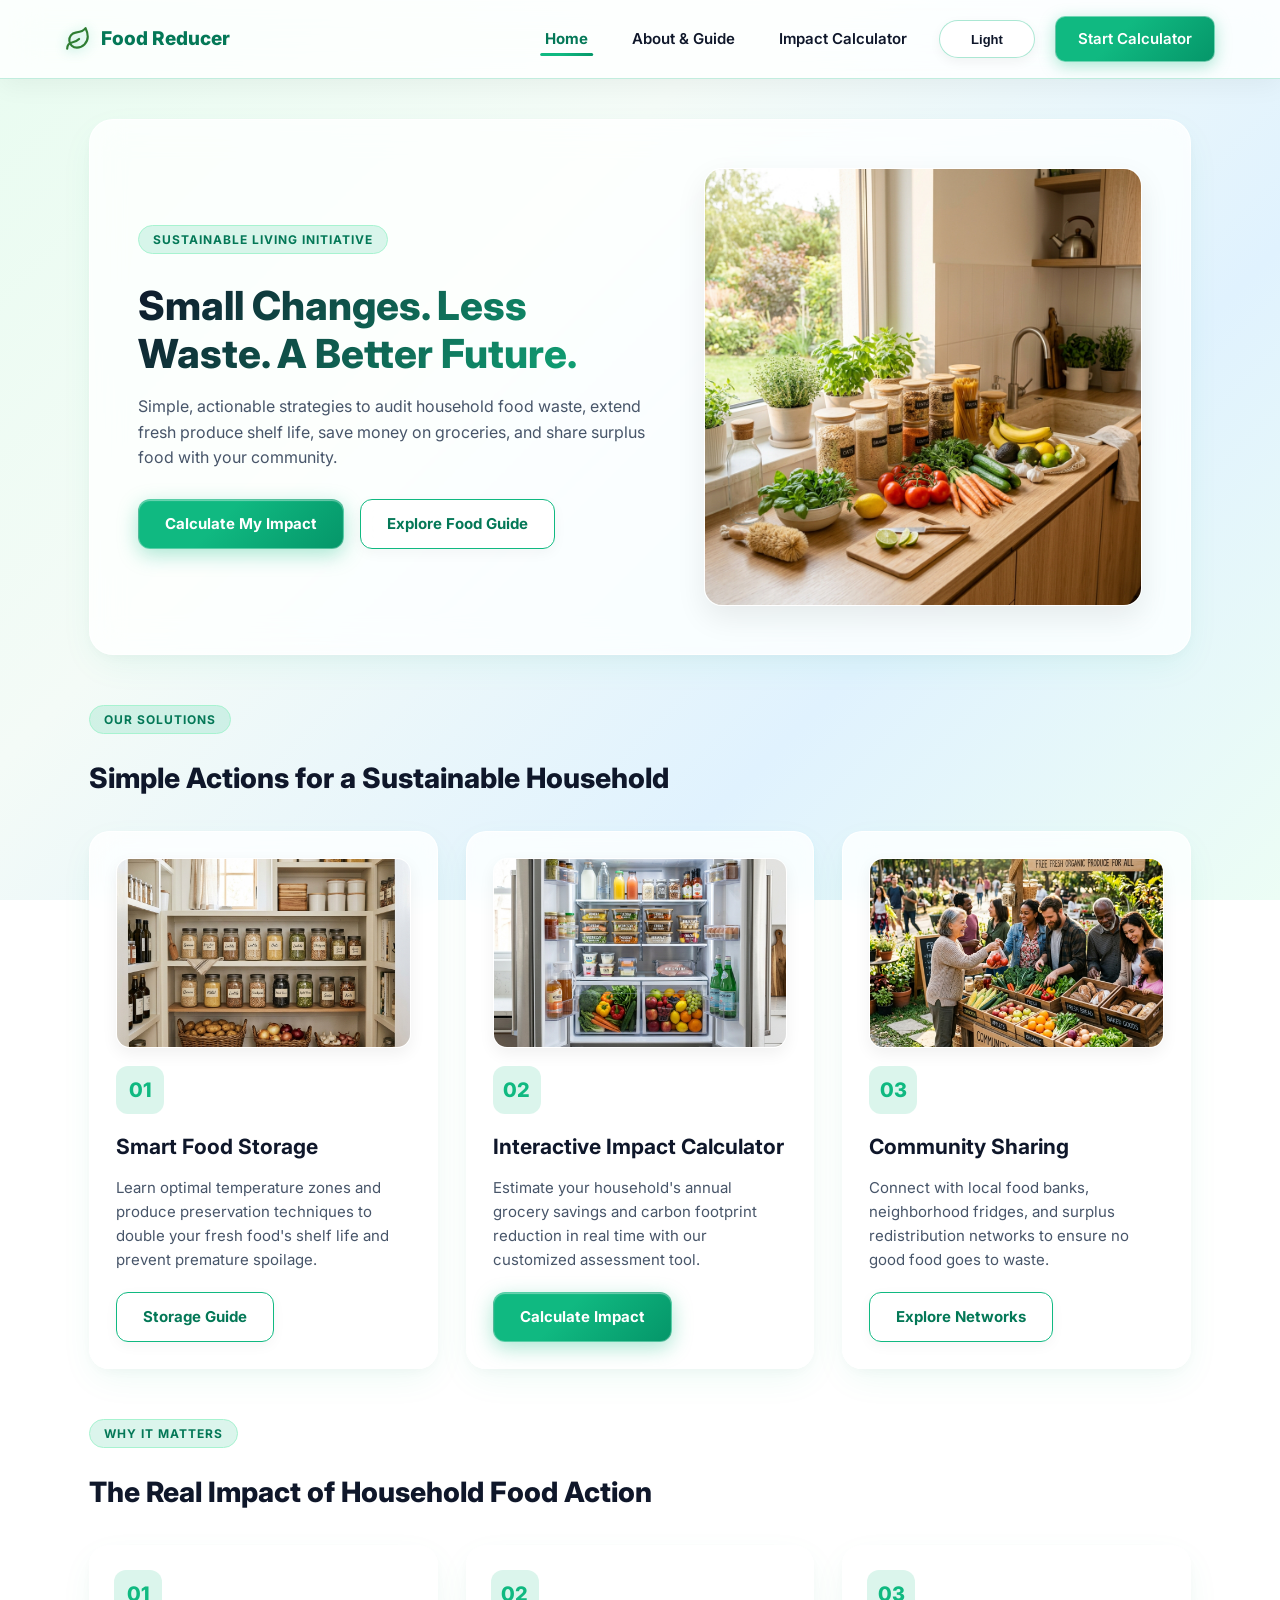
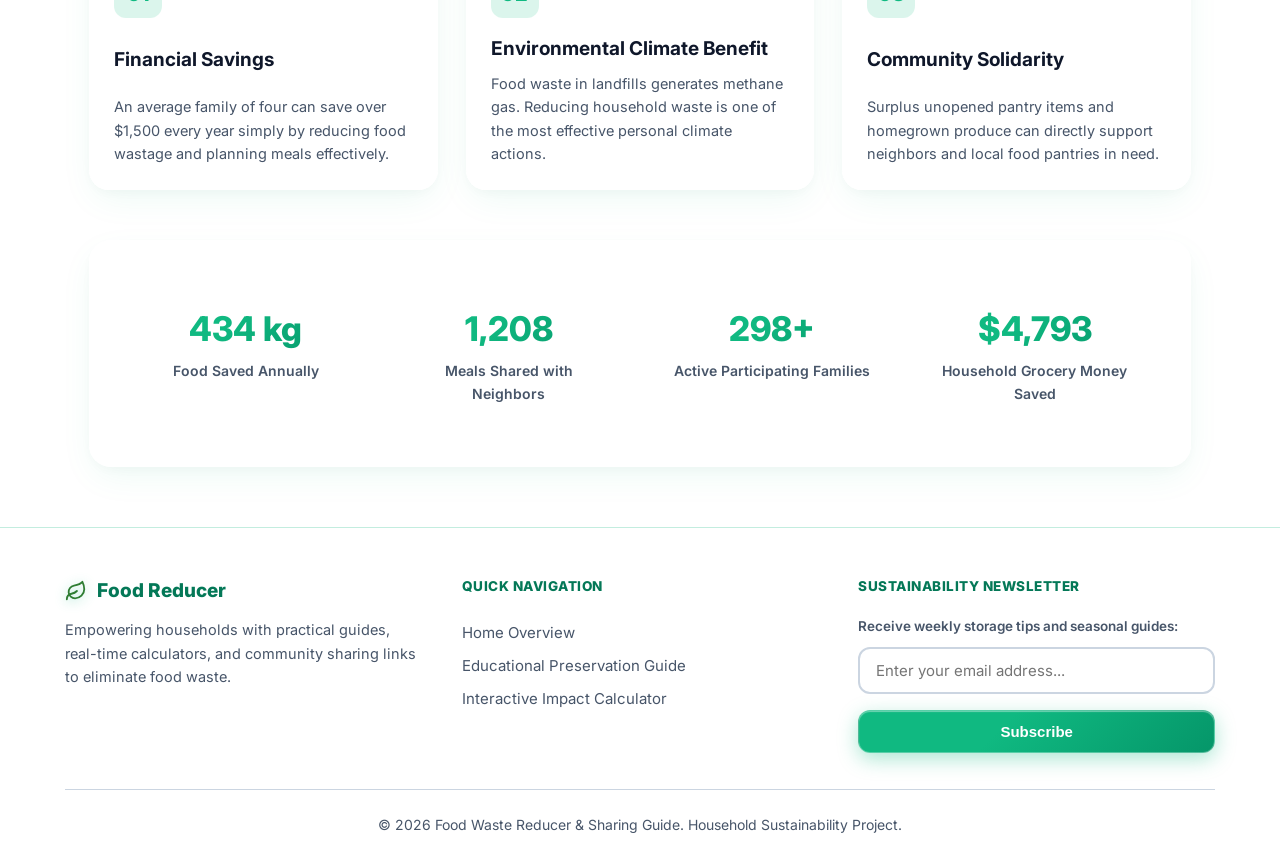
==== index.html @ e672f82e "Initial commit" ====
<!DOCTYPE html>
<html lang="en">

<head>
  <meta charset="UTF-8">
  <meta name="viewport" content="width=device-width, initial-scale=1.0">
  <title>Food Waste Reducer &amp; Sharing Guide — Sustainable Living Initiative</title>
  <meta name="description" content="Empowering households to reduce food waste, extend grocery shelf life, save money, and share surplus food with local communities.">
  <script>
    (function() {
      document.documentElement.classList.add('preload');
      var storedTheme = localStorage.getItem('theme');
      var systemPrefersDark = window.matchMedia('(prefers-color-scheme: dark)').matches;
      var currentTheme = storedTheme || (systemPrefersDark ? 'dark' : 'light');
      document.documentElement.setAttribute('data-theme', currentTheme);
    })();
  </script>
  <link rel="stylesheet" href="css/styles.css">
</head>

<body>

  <header class="site-header">
    <div class="header-inner">
      <a href="index.html" class="logo-box" id="site-logo">
        <img src="images/logo.svg" alt="Food Waste Reducer Logo" width="26" height="26">
        <span>Food Reducer</span>
      </a>

      <button class="hamburger-btn" id="hamburger-btn" aria-label="Toggle navigation menu" aria-expanded="false">
        Menu
      </button>

      <nav aria-label="Main Navigation">
        <ul class="nav-links" id="nav-links">
          <li><a href="index.html" class="active">Home</a></li>
          <li><a href="about.html">About &amp; Guide</a></li>
          <li><a href="quiz.html">Impact Calculator</a></li>
          <li>
            <button type="button" class="theme-toggle-btn" aria-label="Toggle Dark and Light Mode">
              <span class="theme-toggle-icon sun-icon">Light</span>
              <span class="theme-toggle-icon moon-icon">Dark</span>
            </button>
          </li>
          <li><a href="quiz.html" class="btn btn-primary header-cta">Start Calculator</a></li>
        </ul>
      </nav>
    </div>
  </header>

  <main>
    <!-- Hero Section -->
    <section class="hero-section">
      <div class="hero-content">
        <span class="section-tag">Sustainable Living Initiative</span>
        <h1>Small Changes. Less Waste. A Better Future.</h1>
        <p>Simple, actionable strategies to audit household food waste, extend fresh produce shelf life, save money on groceries, and share surplus food with your community.</p>

        <div class="hero-actions">
          <a href="quiz.html" class="btn btn-primary">Calculate My Impact</a>
          <a href="about.html" class="btn btn-secondary">Explore Food Guide</a>
        </div>
      </div>

      <div class="hero-image-col">
        <img src="images/hero-kitchen.png" alt="Zero Waste Kitchen and Fresh Produce Storage" class="hero-img glass-frame" width="500" height="340">
      </div>
    </section>

    <!-- Core Solutions / Features Section -->
    <section class="features-section">
      <span class="section-tag">Our Solutions</span>
      <h2>Simple Actions for a Sustainable Household</h2>

      <div class="card-grid">
        
        <article class="feature-card glass-card">
          <div class="card-image-wrap">
            <img src="images/pantry-storage.png" alt="Smart Food Storage Techniques" class="card-feature-img">
          </div>
          <header>
            <div class="icon-placeholder">01</div>
            <h3>Smart Food Storage</h3>
          </header>
          <p>Learn optimal temperature zones and produce preservation techniques to double your fresh food's shelf life and prevent premature spoilage.</p>
          <footer>
            <a href="about.html#storage" class="btn btn-secondary">Storage Guide</a>
          </footer>
        </article>

        <article class="feature-card glass-card">
          <div class="card-image-wrap">
            <img src="images/fridge-zones.png" alt="Interactive Food Waste Calculator" class="card-feature-img">
          </div>
          <header>
            <div class="icon-placeholder">02</div>
            <h3>Interactive Impact Calculator</h3>
          </header>
          <p>Estimate your household's annual grocery savings and carbon footprint reduction in real time with our customized assessment tool.</p>
          <footer>
            <a href="quiz.html" class="btn btn-primary">Calculate Impact</a>
          </footer>
        </article>

        <article class="feature-card glass-card">
          <div class="card-image-wrap">
            <img src="images/community-sharing.png" alt="Community Food Sharing Networks" class="card-feature-img">
          </div>
          <header>
            <div class="icon-placeholder">03</div>
            <h3>Community Sharing</h3>
          </header>
          <p>Connect with local food banks, neighborhood fridges, and surplus redistribution networks to ensure no good food goes to waste.</p>
          <footer>
            <a href="about.html#sharing" class="btn btn-secondary">Explore Networks</a>
          </footer>
        </article>

      </div>
    </section>

    <!-- Impact & Value Highlights Grid -->
    <section class="features-section" style="margin-top: 40px;">
      <span class="section-tag">Why It Matters</span>
      <h2>The Real Impact of Household Food Action</h2>
      
      <div class="card-grid">
        <article class="glass-card" style="padding: 24px;">
          <div class="icon-placeholder" style="background: rgba(16, 185, 129, 0.15); color: var(--primary);">01</div>
          <h3 style="font-size: 19px; margin-bottom: 8px;">Financial Savings</h3>
          <p style="font-size: 14.5px; color: var(--text-muted);">An average family of four can save over $1,500 every year simply by reducing food wastage and planning meals effectively.</p>
        </article>

        <article class="glass-card" style="padding: 24px;">
          <div class="icon-placeholder" style="background: rgba(16, 185, 129, 0.15); color: var(--primary);">02</div>
          <h3 style="font-size: 19px; margin-bottom: 8px;">Environmental Climate Benefit</h3>
          <p style="font-size: 14.5px; color: var(--text-muted);">Food waste in landfills generates methane gas. Reducing household waste is one of the most effective personal climate actions.</p>
        </article>

        <article class="glass-card" style="padding: 24px;">
          <div class="icon-placeholder" style="background: rgba(16, 185, 129, 0.15); color: var(--primary);">03</div>
          <h3 style="font-size: 19px; margin-bottom: 8px;">Community Solidarity</h3>
          <p style="font-size: 14.5px; color: var(--text-muted);">Surplus unopened pantry items and homegrown produce can directly support neighbors and local food pantries in need.</p>
        </article>
      </div>
    </section>

    <!-- Animated Metrics Bar -->
    <section class="metrics-bar glass-bar" aria-label="Project Statistics">
      <div class="metrics-grid">
        <article class="metric-item">
          <p class="metric-number" data-target="1240" data-suffix=" kg">0 kg</p>
          <p class="metric-label">Food Saved Annually</p>
        </article>
        <article class="metric-item">
          <p class="metric-number" data-target="3450">0</p>
          <p class="metric-label">Meals Shared with Neighbors</p>
        </article>
        <article class="metric-item">
          <p class="metric-number" data-target="850" data-suffix="+">0+</p>
          <p class="metric-label">Active Participating Families</p>
        </article>
        <article class="metric-item">
          <p class="metric-number" data-target="14200" data-prefix="$">$0</p>
          <p class="metric-label">Household Grocery Money Saved</p>
        </article>
      </div>
    </section>
  </main>

  <!-- Footer -->
  <footer class="site-footer">
    <div class="footer-grid">
      <section class="footer-brand">
        <a href="index.html" class="logo-box">
          <img src="images/logo.svg" alt="Food Waste Reducer Logo" width="22" height="22">
          <span>Food Reducer</span>
        </a>
        <p>Empowering households with practical guides, real-time calculators, and community sharing links to eliminate food waste.</p>
      </section>

      <section class="footer-links">
        <h4>Quick Navigation</h4>
        <ul>
          <li><a href="index.html">Home Overview</a></li>
          <li><a href="about.html">Educational Preservation Guide</a></li>
          <li><a href="quiz.html">Interactive Impact Calculator</a></li>
        </ul>
      </section>

      <section class="footer-newsletter">
        <h4>Sustainability Newsletter</h4>
        <form>
          <label for="newsletter-email">Receive weekly storage tips and seasonal guides:</label>
          <input type="email" id="newsletter-email" placeholder="Enter your email address..." class="select-control" required>
          <button type="submit" class="btn btn-primary" style="margin-top: 6px;">Subscribe</button>
        </form>
      </section>
    </div>

    <div class="footer-bottom">
      <p>&copy; 2026 Food Waste Reducer &amp; Sharing Guide. Household Sustainability Project.</p>
    </div>
  </footer>

  <script src="js/script.js"></script>
</body>

</html>
---- css/styles.css ----
@import url('https://fonts.googleapis.com/css2?family=Inter:wght@400;500;600;700;800&display=swap');

:root {
  --primary: #10b981;
  --primary-dark: #047857;
  --primary-light: #6ee7b7;
  --accent-gradient: linear-gradient(135deg, #10b981 0%, #10b981 40%, #059669 100%);
  --btn-gradient-hover: linear-gradient(135deg, #059669 0%, #047857 100%);
  --glass-gradient-hover: linear-gradient(135deg, rgba(16, 185, 129, 0.9) 0%, rgba(5, 150, 105, 0.95) 100%);
  
  --bg-gradient: linear-gradient(135deg, #e8fcf0 0%, #f4fbf7 35%, #e0f2fe 70%, #ecfdf5 100%);
  --header-bg: rgba(255, 255, 255, 0.85);
  --card-bg: rgba(255, 255, 255, 0.82);
  --card-border: 1px solid rgba(255, 255, 255, 0.9);
  --card-shadow: 0 12px 35px -5px rgba(16, 185, 129, 0.08), 0 4px 16px -2px rgba(0, 0, 0, 0.04);
  --card-hover-shadow: 0 22px 45px -10px rgba(16, 185, 129, 0.28), 0 8px 24px -4px rgba(0, 0, 0, 0.08);
  --text-main: #0f172a;
  --text-muted: #475569;
  --border-color: #cbd5e1;
  --border-glow: #a7f3d0;
  --input-bg: #ffffff;
  --toast-bg: rgba(15, 23, 42, 0.92);
  --toast-text: #ffffff;
  --gauge-track: #e2e8f0;
}

[data-theme="dark"] {
  --primary: #10b981;
  --primary-dark: #34d399;
  --primary-light: #059669;
  --accent-gradient: linear-gradient(135deg, #059669 0%, #10b981 50%, #34d399 100%);
  --btn-gradient-hover: linear-gradient(135deg, #10b981 0%, #34d399 100%);
  --glass-gradient-hover: linear-gradient(135deg, rgba(16, 185, 129, 0.85) 0%, rgba(52, 211, 153, 0.9) 100%);

  --bg-gradient: linear-gradient(135deg, #060d13 0%, #0c1d2b 35%, #04241c 70%, #081621 100%);
  --header-bg: rgba(15, 23, 42, 0.88);
  --card-bg: rgba(15, 23, 42, 0.76);
  --card-border: 1px solid rgba(255, 255, 255, 0.12);
  --card-shadow: 0 14px 40px -5px rgba(0, 0, 0, 0.5), 0 4px 16px -2px rgba(16, 185, 129, 0.12);
  --card-hover-shadow: 0 24px 50px -10px rgba(16, 185, 129, 0.35), 0 8px 24px -4px rgba(0, 0, 0, 0.4);
  --text-main: #f8fafc;
  --text-muted: #94a3b8;
  --border-color: #334155;
  --border-glow: #059669;
  --input-bg: #1e293b;
  --toast-bg: rgba(255, 255, 255, 0.95);
  --toast-text: #0f172a;
  --gauge-track: #334155;
}

html.preload,
html.preload *,
html.preload *::before,
html.preload *::after {
  -webkit-transition: none !important;
  -moz-transition: none !important;
  -o-transition: none !important;
  transition: none !important;
}

* {
  box-sizing: border-box;
  margin: 0;
  padding: 0;
}

html {
  scroll-behavior: smooth;
}

body {
  font-family: 'Inter', system-ui, -apple-system, BlinkMacSystemFont, "Segoe UI", Roboto, sans-serif;
  background: var(--bg-gradient);
  background-attachment: fixed;
  color: var(--text-main);
  line-height: 1.6;
  min-height: 100vh;
  transition: background 0.65s ease, color 0.65s ease;
}

/* Accessibility Focus States */
:focus-visible {
  outline: 3px solid var(--primary);
  outline-offset: 3px;
  border-radius: 6px;
}

/* Header & Navigation */
.site-header {
  position: sticky;
  top: 0;
  z-index: 1000;
  background: var(--header-bg);
  backdrop-filter: blur(18px) saturate(180%);
  -webkit-backdrop-filter: blur(18px) saturate(180%);
  border-bottom: 1px solid rgba(16, 185, 129, 0.25);
  padding: 16px 28px;
  box-shadow: 0 6px 25px rgba(0, 0, 0, 0.05);
  transition: background 0.5s ease, border-color 0.5s ease;
}

.header-inner {
  max-width: 1150px;
  margin: 0 auto;
  display: flex;
  align-items: center;
  justify-content: space-between;
}

.logo-box {
  display: flex;
  align-items: center;
  gap: 10px;
  font-weight: 800;
  font-size: 19px;
  color: var(--primary-dark);
  text-decoration: none;
  transition: transform 0.3s ease;
}

.logo-box:hover {
  transform: scale(1.03);
}

.logo-box img {
  filter: drop-shadow(0 2px 6px rgba(16, 185, 129, 0.4));
}

.hamburger-btn {
  display: none;
  background: var(--card-bg);
  border: 1.5px solid var(--primary);
  color: var(--primary-dark);
  padding: 8px 16px;
  font-size: 14px;
  font-weight: 700;
  border-radius: 8px;
  cursor: pointer;
  backdrop-filter: blur(10px);
  -webkit-backdrop-filter: blur(10px);
  transition: all 0.35s ease;
}

.hamburger-btn:hover {
  background: var(--accent-gradient);
  color: #ffffff;
  transform: translateY(-2px);
  box-shadow: 0 6px 18px rgba(16, 185, 129, 0.4);
}

.nav-links {
  display: flex;
  list-style: none;
  gap: 20px;
  align-items: center;
}

.nav-links a {
  position: relative;
  text-decoration: none;
  color: var(--text-main);
  font-size: 15px;
  font-weight: 600;
  padding: 8px 12px;
  transition: color 0.3s ease;
}

.nav-links a::after {
  content: '';
  position: absolute;
  bottom: 0;
  left: 50%;
  width: 0;
  height: 3px;
  background: var(--accent-gradient);
  border-radius: 3px;
  transition: all 0.3s cubic-bezier(0.4, 0, 0.2, 1);
  transform: translateX(-50%);
}

.nav-links a:hover {
  color: var(--primary);
}

.nav-links a:hover::after,
.nav-links a.active::after {
  width: 80%;
}

.nav-links a.active {
  color: var(--primary-dark);
  font-weight: 700;
}

/* Theme Toggle Button */
.theme-toggle-btn {
  position: relative;
  background: rgba(255, 255, 255, 0.65);
  border: 1px solid rgba(16, 185, 129, 0.35);
  backdrop-filter: blur(12px);
  -webkit-backdrop-filter: blur(12px);
  color: var(--text-main);
  padding: 8px 16px;
  border-radius: 20px;
  font-size: 13px;
  font-weight: 700;
  cursor: pointer;
  display: inline-flex;
  align-items: center;
  justify-content: center;
  min-width: 96px;
  height: 38px;
  overflow: hidden;
  box-shadow: 0 4px 12px rgba(0, 0, 0, 0.05);
  transition: all 0.3s ease;
}

[data-theme="dark"] .theme-toggle-btn {
  background: rgba(15, 23, 42, 0.7);
  border: 1px solid rgba(255, 255, 255, 0.2);
  color: #f8fafc;
}

.theme-toggle-btn:hover {
  background: var(--accent-gradient) !important;
  color: #ffffff !important;
  border-color: transparent !important;
  transform: translateY(-2px) scale(1.03);
  box-shadow: 0 10px 25px -4px rgba(16, 185, 129, 0.5);
}

.theme-toggle-icon {
  display: inline-flex;
  align-items: center;
  gap: 6px;
  transition: transform 0.55s cubic-bezier(0.34, 1.56, 0.64, 1), opacity 0.45s ease;
  white-space: nowrap;
}

.sun-icon, .moon-icon {
  display: inline-flex !important;
}

[data-theme="light"] .sun-icon {
  opacity: 1;
  transform: rotate(0deg) scale(1);
  position: relative;
}

[data-theme="light"] .moon-icon {
  opacity: 0;
  transform: rotate(-120deg) scale(0.4);
  position: absolute;
  pointer-events: none;
}

[data-theme="dark"] .sun-icon {
  opacity: 0;
  transform: rotate(120deg) scale(0.4);
  position: absolute;
  pointer-events: none;
}

[data-theme="dark"] .moon-icon {
  opacity: 1;
  transform: rotate(0deg) scale(1);
  position: relative;
}

/* Button Component System */
.btn {
  position: relative;
  display: inline-flex;
  align-items: center;
  justify-content: center;
  gap: 8px;
  padding: 12px 26px;
  font-size: 15px;
  font-weight: 700;
  text-decoration: none;
  border-radius: 12px;
  cursor: pointer;
  border: 1px solid rgba(255, 255, 255, 0.4);
  outline: none;
  backdrop-filter: blur(14px) saturate(180%);
  -webkit-backdrop-filter: blur(14px) saturate(180%);
  transition: all 0.35s cubic-bezier(0.4, 0, 0.2, 1);
  overflow: hidden;
  box-shadow: 0 4px 15px rgba(0, 0, 0, 0.05);
}

.btn::before {
  content: '';
  position: absolute;
  top: 0;
  left: -100%;
  width: 100%;
  height: 100%;
  background: linear-gradient(90deg, transparent, rgba(255, 255, 255, 0.4), transparent);
  transition: left 0.6s ease;
}

.btn:hover::before {
  left: 100%;
}

.btn-primary {
  background: var(--accent-gradient);
  color: #ffffff;
  border: 1px solid rgba(255, 255, 255, 0.3);
  box-shadow: 0 6px 20px rgba(16, 185, 129, 0.35), inset 0 1px 1px rgba(255, 255, 255, 0.4);
}

.btn-primary:hover,
.header-cta:hover {
  background: var(--glass-gradient-hover) !important;
  color: #ffffff !important;
  transform: translateY(-3px) scale(1.02) !important;
  box-shadow: 0 14px 35px -5px rgba(16, 185, 129, 0.55), 0 0 20px rgba(16, 185, 129, 0.3) !important;
  border-color: rgba(255, 255, 255, 0.8) !important;
}

.btn-primary:active,
.header-cta:active {
  transform: translateY(-1px) scale(0.98) !important;
  box-shadow: 0 4px 12px rgba(16, 185, 129, 0.3) !important;
}

.btn-secondary {
  background: rgba(255, 255, 255, 0.7);
  color: var(--primary-dark);
  border: 1.5px solid var(--primary);
  backdrop-filter: blur(12px);
  -webkit-backdrop-filter: blur(12px);
  box-shadow: 0 4px 14px rgba(0, 0, 0, 0.04);
}

[data-theme="dark"] .btn-secondary {
  background: rgba(15, 23, 42, 0.65);
  color: #34d399;
  border: 1.5px solid #059669;
}

.btn-secondary:hover {
  background: var(--accent-gradient) !important;
  color: #ffffff !important;
  border-color: rgba(255, 255, 255, 0.7) !important;
  transform: translateY(-3px) scale(1.02);
  box-shadow: 0 14px 35px -5px rgba(16, 185, 129, 0.45);
}

.btn-secondary:active {
  transform: translateY(-1px) scale(0.98);
}

.header-cta {
  background: var(--accent-gradient) !important;
  color: #ffffff !important;
  border-radius: 10px;
  padding: 10px 22px !important;
  box-shadow: 0 4px 16px rgba(16, 185, 129, 0.35);
  border: 1px solid rgba(255, 255, 255, 0.4) !important;
  transition: all 0.35s cubic-bezier(0.4, 0, 0.2, 1) !important;
}

/* Layout Container */
main {
  max-width: 1150px;
  margin: 40px auto;
  padding: 0 24px;
}

/* Section Tag / Badge */
.section-tag {
  display: inline-flex;
  align-items: center;
  gap: 6px;
  background: rgba(16, 185, 129, 0.15);
  color: var(--primary-dark);
  border: 1px solid var(--border-glow);
  font-size: 12px;
  font-weight: 700;
  text-transform: uppercase;
  letter-spacing: 1px;
  padding: 4px 14px;
  border-radius: 20px;
  margin-bottom: 12px;
}

/* Hero Section */
.hero-section {
  display: flex;
  gap: 40px;
  align-items: center;
  margin-bottom: 50px;
  background: var(--card-bg);
  backdrop-filter: blur(16px) saturate(180%);
  -webkit-backdrop-filter: blur(16px) saturate(180%);
  padding: 48px;
  border: var(--card-border);
  border-radius: 24px;
  box-shadow: var(--card-shadow);
  transition: all 0.4s ease;
}

.hero-section:hover {
  box-shadow: var(--card-hover-shadow);
  border-color: var(--border-glow);
}

.hero-content {
  flex: 1.2;
}

.hero-content h1 {
  font-size: 40px;
  font-weight: 800;
  line-height: 1.2;
  margin: 16px 0;
  background: linear-gradient(135deg, var(--text-main) 0%, var(--primary) 100%);
  -webkit-background-clip: text;
  background-clip: text;
  -webkit-text-fill-color: transparent;
}

.hero-content p {
  color: var(--text-muted);
  font-size: 16px;
  margin-bottom: 28px;
}

.hero-actions {
  display: flex;
  gap: 16px;
  flex-wrap: wrap;
}

.hero-image-col {
  flex: 1;
  display: flex;
  justify-content: center;
}

.glass-frame {
  max-width: 100%;
  height: auto;
  border-radius: 18px;
  border: var(--card-border);
  box-shadow: 0 12px 30px rgba(0, 0, 0, 0.08), inset 0 1px 2px rgba(255, 255, 255, 0.8);
  transition: transform 0.4s ease, box-shadow 0.4s ease;
}

.hero-image-col img:hover,
.glass-frame:hover {
  transform: translateY(-6px) scale(1.02);
  box-shadow: 0 20px 40px rgba(16, 185, 129, 0.3);
}

/* Features Section */
.features-section {
  margin-bottom: 50px;
}

.features-section h2 {
  font-size: 28px;
  font-weight: 800;
  margin: 10px 0 30px;
  color: var(--text-main);
}

.card-grid {
  display: grid;
  grid-template-columns: repeat(auto-fit, minmax(320px, 1fr));
  gap: 28px;
}

.feature-card, .storage-card, .glass-card {
  background: var(--card-bg);
  backdrop-filter: blur(14px) saturate(180%);
  -webkit-backdrop-filter: blur(14px) saturate(180%);
  border: var(--card-border);
  padding: 26px;
  border-radius: 20px;
  box-shadow: var(--card-shadow);
  display: flex;
  flex-direction: column;
  justify-content: space-between;
  transition: all 0.35s cubic-bezier(0.4, 0, 0.2, 1);
}

.feature-card:hover, .storage-card:hover, .glass-card:hover {
  transform: translateY(-8px);
  box-shadow: var(--card-hover-shadow);
  border-color: var(--border-glow);
}

.card-image-wrap {
  width: 100%;
  height: 190px;
  border-radius: 14px;
  overflow: hidden;
  margin-bottom: 18px;
  border: var(--card-border);
  box-shadow: 0 6px 16px rgba(0, 0, 0, 0.06);
}

.card-feature-img {
  width: 100%;
  height: 100%;
  object-fit: cover;
  transition: transform 0.4s ease;
}

.feature-card:hover .card-feature-img {
  transform: scale(1.08);
}

.feature-card h3 {
  font-size: 21px;
  font-weight: 700;
  margin-bottom: 12px;
  color: var(--text-main);
}

.feature-card p {
  color: var(--text-muted);
  font-size: 15px;
  margin-bottom: 20px;
}

.icon-placeholder {
  font-size: 20px;
  font-weight: 800;
  color: var(--primary);
  background: rgba(16, 185, 129, 0.15);
  width: 48px;
  height: 48px;
  display: flex;
  align-items: center;
  justify-content: center;
  border-radius: 12px;
  margin-bottom: 16px;
  transition: transform 0.3s ease, background 0.3s ease, color 0.3s ease;
}

.feature-card:hover .icon-placeholder {
  transform: scale(1.1) rotate(4deg);
  background: var(--primary);
  color: #ffffff;
}

/* Metrics Section */
.metrics-bar, .glass-bar {
  background: var(--card-bg);
  backdrop-filter: blur(16px);
  -webkit-backdrop-filter: blur(16px);
  border: var(--card-border);
  padding: 36px;
  border-radius: 22px;
  box-shadow: var(--card-shadow);
  margin-bottom: 50px;
  transition: all 0.3s ease;
}

.metrics-bar:hover {
  box-shadow: var(--card-hover-shadow);
}

.metrics-grid {
  display: grid;
  grid-template-columns: repeat(auto-fit, minmax(220px, 1fr));
  gap: 24px;
}

.metric-item {
  background: rgba(255, 255, 255, 0.55);
  backdrop-filter: blur(8px);
  padding: 24px 20px;
  border-radius: 16px;
  border: var(--card-border);
  text-align: center;
  transition: all 0.3s ease;
}

[data-theme="dark"] .metric-item {
  background: rgba(15, 23, 42, 0.55);
}

.metric-item:hover {
  transform: translateY(-5px);
  border-color: var(--primary);
  box-shadow: 0 10px 25px rgba(16, 185, 129, 0.2);
}

.metric-number {
  font-size: 34px;
  font-weight: 800;
  background: var(--accent-gradient);
  -webkit-background-clip: text;
  background-clip: text;
  -webkit-text-fill-color: transparent;
  margin-bottom: 4px;
}

.metric-label {
  font-size: 14px;
  font-weight: 600;
  color: var(--text-muted);
}

/* Content Layout & Educational Guide */
.content-layout {
  display: flex;
  gap: 36px;
}

.toc-sidebar, .glass-panel {
  width: 280px;
  flex-shrink: 0;
  background: var(--card-bg);
  backdrop-filter: blur(16px);
  -webkit-backdrop-filter: blur(16px);
  padding: 24px;
  border: var(--card-border);
  border-radius: 20px;
  box-shadow: var(--card-shadow);
  height: fit-content;
  position: sticky;
  top: 100px;
}

.toc-sidebar h3 {
  font-size: 18px;
  font-weight: 700;
  margin-bottom: 16px;
  color: var(--primary-dark);
}

.toc-list {
  list-style: none;
}

.toc-list li {
  margin-bottom: 10px;
}

.toc-list a {
  text-decoration: none;
  color: var(--text-muted);
  font-size: 14.5px;
  font-weight: 600;
  display: block;
  padding: 10px 14px;
  border-radius: 10px;
  transition: all 0.3s ease;
}

.toc-list a:hover, .toc-list a.active {
  background: rgba(16, 185, 129, 0.18);
  color: var(--primary-dark);
  font-weight: 700;
  transform: translateX(4px);
}

.toc-action {
  margin-top: 24px;
  padding-top: 18px;
  border-top: 1px solid var(--border-color);
}

.toc-action .btn {
  width: 100%;
}

.article-body, .glass-article {
  flex: 1;
  background: var(--card-bg);
  backdrop-filter: blur(16px);
  -webkit-backdrop-filter: blur(16px);
  padding: 42px;
  border: var(--card-border);
  border-radius: 24px;
  box-shadow: var(--card-shadow);
}

.article-body h1 {
  font-size: 34px;
  font-weight: 800;
  margin: 12px 0 16px;
  background: linear-gradient(135deg, var(--text-main) 0%, var(--primary) 100%);
  -webkit-background-clip: text;
  background-clip: text;
  -webkit-text-fill-color: transparent;
}

.article-meta {
  font-size: 14px;
  color: var(--text-muted);
  margin-bottom: 28px;
  padding-bottom: 16px;
  border-bottom: 1px solid var(--border-color);
  display: flex;
  flex-wrap: wrap;
  gap: 16px;
}

.article-figure {
  margin: 28px 0;
  text-align: center;
}

.article-figure img {
  max-width: 100%;
  height: auto;
  border-radius: 16px;
}

.article-figure figcaption {
  margin-top: 10px;
  font-size: 13.5px;
  color: var(--text-muted);
  font-style: italic;
}

.callout-box, .glass-callout {
  background: rgba(16, 185, 129, 0.12);
  border-left: 5px solid var(--primary);
  backdrop-filter: blur(10px);
  padding: 20px;
  margin: 28px 0;
  border-radius: 12px;
  box-shadow: 0 4px 15px rgba(16, 185, 129, 0.1);
  font-size: 16px;
}

/* Tabs System for Storage Guide */
.tab-navigation {
  display: flex;
  gap: 10px;
  margin: 20px 0;
  flex-wrap: wrap;
}

.tab-btn {
  background: var(--input-bg);
  border: 1.5px solid var(--border-color);
  color: var(--text-main);
  padding: 10px 18px;
  font-size: 14px;
  font-weight: 700;
  border-radius: 10px;
  cursor: pointer;
  transition: all 0.3s ease;
}

.tab-btn:hover {
  border-color: var(--primary);
  color: var(--primary);
}

.tab-btn.active {
  background: var(--accent-gradient);
  color: #ffffff;
  border-color: transparent;
  box-shadow: 0 4px 14px rgba(16, 185, 129, 0.35);
}

.tab-content-panel {
  display: none;
  animation: fadeIn 0.4s ease;
}

.tab-content-panel.active {
  display: block;
}

@keyframes fadeIn {
  from { opacity: 0; transform: translateY(6px); }
  to { opacity: 1; transform: translateY(0); }
}

/* Accordion Component */
.accordion-group {
  margin: 20px 0;
}

.accordion-item {
  background: var(--input-bg);
  border: 1.5px solid var(--border-color);
  border-radius: 14px;
  margin-bottom: 12px;
  overflow: hidden;
  transition: border-color 0.3s ease;
}

.accordion-item:hover {
  border-color: var(--primary);
}

.accordion-header {
  width: 100%;
  padding: 16px 20px;
  background: transparent;
  border: none;
  text-align: left;
  font-size: 16px;
  font-weight: 700;
  color: var(--text-main);
  cursor: pointer;
  display: flex;
  justify-content: space-between;
  align-items: center;
}

.accordion-icon {
  font-size: 18px;
  transition: transform 0.3s ease;
}

.accordion-item.active .accordion-icon {
  transform: rotate(180deg);
}

.accordion-body {
  max-height: 0;
  overflow: hidden;
  transition: max-height 0.4s cubic-bezier(0, 1, 0, 1), padding 0.3s ease;
  padding: 0 20px;
  color: var(--text-muted);
  font-size: 15px;
}

.accordion-item.active .accordion-body {
  max-height: 500px;
  padding: 0 20px 18px 20px;
  transition: max-height 0.4s ease-in-out;
}

/* Community Sharing Cards */
.sharing-grid {
  display: grid;
  grid-template-columns: repeat(auto-fit, minmax(240px, 1fr));
  gap: 20px;
  margin-top: 20px;
}

.sharing-card {
  background: var(--input-bg);
  border: 1.5px solid var(--border-color);
  border-radius: 14px;
  padding: 20px;
  transition: transform 0.3s ease, border-color 0.3s ease;
}

.sharing-card:hover {
  transform: translateY(-4px);
  border-color: var(--primary);
}

.sharing-card h4 {
  font-size: 17px;
  font-weight: 700;
  color: var(--primary-dark);
  margin-bottom: 8px;
}

/* Quiz / Impact Calculator System */
.quiz-stepper {
  max-width: 1150px;
  margin: 30px auto 20px;
  padding: 0 24px;
}

.stepper-header {
  display: flex;
  justify-content: space-between;
  font-size: 15px;
  font-weight: 700;
  margin-bottom: 10px;
}

.stepper-percentage {
  color: var(--primary);
}

.progress-bar-track {
  width: 100%;
  height: 10px;
  background-color: var(--border-color);
  border-radius: 6px;
  overflow: hidden;
}

.progress-bar-fill {
  width: 25%;
  height: 100%;
  background: var(--accent-gradient);
  border-radius: 6px;
  transition: width 0.5s ease;
}

.quiz-layout {
  display: grid;
  grid-template-columns: 1.1fr 1fr;
  gap: 36px;
}

.quiz-card {
  background: var(--card-bg);
  backdrop-filter: blur(16px);
  -webkit-backdrop-filter: blur(16px);
  padding: 38px;
  border: var(--card-border);
  border-radius: 24px;
  box-shadow: var(--card-shadow);
  transition: all 0.3s ease;
}

.quiz-card:hover {
  box-shadow: var(--card-hover-shadow);
}

.quiz-card h2, .quiz-card h3 {
  font-size: 24px;
  font-weight: 800;
  margin: 12px 0 16px;
}

.form-group {
  margin-bottom: 24px;
}

.form-group label, .form-group legend {
  font-weight: 700;
  font-size: 15px;
  margin-bottom: 12px;
  display: block;
}

.radio-group-grid {
  display: grid;
  grid-template-columns: repeat(auto-fit, minmax(140px, 1fr));
  gap: 12px;
}

.radio-card-option {
  position: relative;
  display: flex;
  flex-direction: column;
  align-items: center;
  justify-content: center;
  gap: 6px;
  padding: 14px 10px;
  background: var(--input-bg);
  border: 2px solid var(--border-color);
  border-radius: 14px;
  cursor: pointer;
  text-align: center;
  transition: all 0.3s ease;
}

.radio-card-option input[type="radio"] {
  position: absolute;
  opacity: 0;
  pointer-events: none;
}

.radio-card-option:hover {
  border-color: var(--primary);
  transform: translateY(-2px);
}

.radio-card-option.selected,
.radio-card-option input[type="radio"]:checked + .radio-card-content {
  border-color: var(--primary);
  background: rgba(16, 185, 129, 0.15);
}

.radio-card-option:has(input[type="radio"]:checked) {
  border-color: var(--primary);
  background: rgba(16, 185, 129, 0.15);
  box-shadow: 0 4px 14px rgba(16, 185, 129, 0.2);
}

.radio-icon {
  font-size: 24px;
}

.radio-label {
  font-size: 13.5px;
  font-weight: 700;
}

.radio-sublabel {
  font-size: 11.5px;
  color: var(--text-muted);
}

.radio-option-list {
  display: flex;
  flex-direction: column;
  gap: 10px;
}

.radio-option-list label {
  display: flex;
  align-items: center;
  gap: 12px;
  padding: 12px 16px;
  background: var(--input-bg);
  border: 2px solid var(--border-color);
  border-radius: 12px;
  cursor: pointer;
  margin-bottom: 0;
  transition: all 0.3s ease;
}

.radio-option-list label:hover {
  border-color: var(--primary);
  background: rgba(16, 185, 129, 0.08);
}

.radio-option-list label:has(input:checked) {
  border-color: var(--primary);
  background: rgba(16, 185, 129, 0.15);
}

.radio-option-list input[type="radio"] {
  accent-color: var(--primary);
  width: 18px;
  height: 18px;
}

.select-control {
  width: 100%;
  padding: 12px 16px;
  border: 2px solid var(--border-color);
  border-radius: 12px;
  font-size: 15px;
  font-family: inherit;
  background: var(--input-bg);
  color: var(--text-main);
  transition: all 0.3s ease;
}

.select-control:focus {
  outline: none;
  border-color: var(--primary);
  box-shadow: 0 0 0 4px rgba(16, 185, 129, 0.2);
}

.range-control {
  width: 100%;
  accent-color: var(--primary);
  height: 8px;
  border-radius: 4px;
  background: var(--border-color);
  outline: none;
  cursor: pointer;
}

.slider-value-badge {
  display: inline-block;
  margin-top: 8px;
  font-weight: 700;
  color: var(--primary-dark);
  font-size: 14.5px;
  background: rgba(16, 185, 129, 0.15);
  padding: 4px 12px;
  border-radius: 20px;
}

.form-actions {
  display: flex;
  gap: 14px;
  margin-top: 28px;
  flex-wrap: wrap;
}

.form-actions .btn {
  flex: 1;
}

/* Gauge Meter Visualization */
.gauge-container {
  position: relative;
  width: 180px;
  height: 180px;
  margin: 20px auto;
}

.gauge-svg {
  width: 100%;
  height: 100%;
  transform: rotate(-90deg);
}

.gauge-bg {
  fill: none;
  stroke: var(--gauge-track);
  stroke-width: 12;
}

.gauge-fill {
  fill: none;
  stroke: url(#gauge-gradient);
  stroke-width: 12;
  stroke-linecap: round;
  stroke-dasharray: 440;
  stroke-dashoffset: 220;
  transition: stroke-dashoffset 0.8s cubic-bezier(0.4, 0, 0.2, 1), stroke 0.5s ease;
}

.gauge-center-text {
  position: absolute;
  top: 50%;
  left: 50%;
  transform: translate(-50%, -50%);
  text-align: center;
}

.gauge-value {
  font-size: 32px;
  font-weight: 800;
  background: var(--accent-gradient);
  -webkit-background-clip: text;
  background-clip: text;
  -webkit-text-fill-color: transparent;
  line-height: 1.1;
}

.gauge-label {
  font-size: 12px;
  text-transform: uppercase;
  letter-spacing: 1px;
  font-weight: 800;
  color: var(--text-muted);
}

.recommendation-box {
  background: var(--input-bg);
  border-left: 5px solid var(--primary);
  padding: 20px;
  border-radius: 14px;
  box-shadow: 0 4px 15px rgba(0, 0, 0, 0.04);
  margin: 24px 0;
  transition: border-color 0.3s ease;
}

.recommendation-box h4 {
  font-size: 15px;
  font-weight: 700;
  color: var(--primary-dark);
  margin-bottom: 6px;
}

.calculator-actions {
  display: flex;
  gap: 12px;
  flex-wrap: wrap;
}

.calculator-actions .btn {
  flex: 1;
}

/* Toast Notifications */
.toast-container {
  position: fixed;
  bottom: 24px;
  right: 24px;
  z-index: 9999;
  display: flex;
  flex-direction: column;
  gap: 10px;
  pointer-events: none;
}

.toast {
  background: var(--toast-bg);
  color: var(--toast-text);
  padding: 14px 22px;
  border-radius: 14px;
  font-size: 14px;
  font-weight: 600;
  box-shadow: 0 10px 30px rgba(0, 0, 0, 0.2);
  display: flex;
  align-items: center;
  gap: 10px;
  pointer-events: auto;
  animation: toastSlideIn 0.35s cubic-bezier(0.34, 1.56, 0.64, 1), toastFadeOut 0.35s ease 3.6s forwards;
}

@keyframes toastSlideIn {
  from { opacity: 0; transform: translateY(20px) scale(0.9); }
  to { opacity: 1; transform: translateY(0) scale(1); }
}

@keyframes toastFadeOut {
  from { opacity: 1; transform: translateY(0); }
  to { opacity: 0; transform: translateY(10px); }
}

/* Footer Section */
.site-footer {
  background: var(--header-bg);
  backdrop-filter: blur(16px);
  -webkit-backdrop-filter: blur(16px);
  border-top: 1px solid rgba(16, 185, 129, 0.25);
  padding: 48px 24px 24px;
  margin-top: 60px;
}

.footer-grid {
  max-width: 1150px;
  margin: 0 auto 36px;
  display: grid;
  grid-template-columns: repeat(auto-fit, minmax(260px, 1fr));
  gap: 40px;
}

.footer-brand p {
  color: var(--text-muted);
  font-size: 14.5px;
  margin-top: 12px;
}

.footer-grid h4 {
  margin-bottom: 18px;
  text-transform: uppercase;
  font-size: 13.5px;
  font-weight: 800;
  color: var(--primary-dark);
  letter-spacing: 0.5px;
}

.footer-links ul {
  list-style: none;
}

.footer-links a {
  text-decoration: none;
  color: var(--text-muted);
  font-size: 15px;
  line-height: 2.2;
  transition: color 0.3s ease, padding-left 0.3s ease;
}

.footer-links a:hover {
  color: var(--primary);
  padding-left: 6px;
}

.footer-newsletter form {
  display: flex;
  flex-direction: column;
  gap: 10px;
}

.footer-newsletter label {
  font-size: 13.5px;
  color: var(--text-muted);
  font-weight: 600;
}

.footer-bottom {
  max-width: 1150px;
  margin: 0 auto;
  padding-top: 24px;
  border-top: 1px solid var(--border-color);
  text-align: center;
  font-size: 14px;
  color: var(--text-muted);
}

/* Mobile Responsive Adjustments */
@media (max-width: 868px) {
  .header-inner {
    flex-wrap: wrap;
  }

  .hamburger-btn {
    display: block;
  }

  .nav-links {
    display: none;
    width: 100%;
    flex-direction: column;
    margin-top: 16px;
    padding-top: 16px;
    border-top: 1px solid var(--border-color);
    align-items: stretch;
    gap: 12px;
  }

  .nav-links.active {
    display: flex;
  }

  .nav-links a {
    padding: 10px 14px;
    border-radius: 8px;
  }

  .hero-section {
    flex-direction: column;
    padding: 32px 24px;
    text-align: center;
  }

  .hero-actions {
    justify-content: center;
  }

  .content-layout, .quiz-layout {
    grid-template-columns: 1fr;
    flex-direction: column;
  }

  .toc-sidebar {
    display: none;
  }

  .mobile-toc-accordion {
    display: block;
    margin-bottom: 24px;
  }

  .article-body, .quiz-card {
    padding: 28px 20px;
  }
}

@media (max-width: 600px) {
  .hero-content h1 {
    font-size: 30px;
  }

  .radio-group-grid {
    grid-template-columns: 1fr 1fr;
  }

  .calculator-actions, .form-actions {
    flex-direction: column;
  }
}

@media (prefers-reduced-motion: reduce) {
  *, ::before, ::after {
    animation-duration: 0.01ms !important;
    animation-iteration-count: 1 !important;
    transition-duration: 0.01ms !important;
    scroll-behavior: auto !important;
  }
}
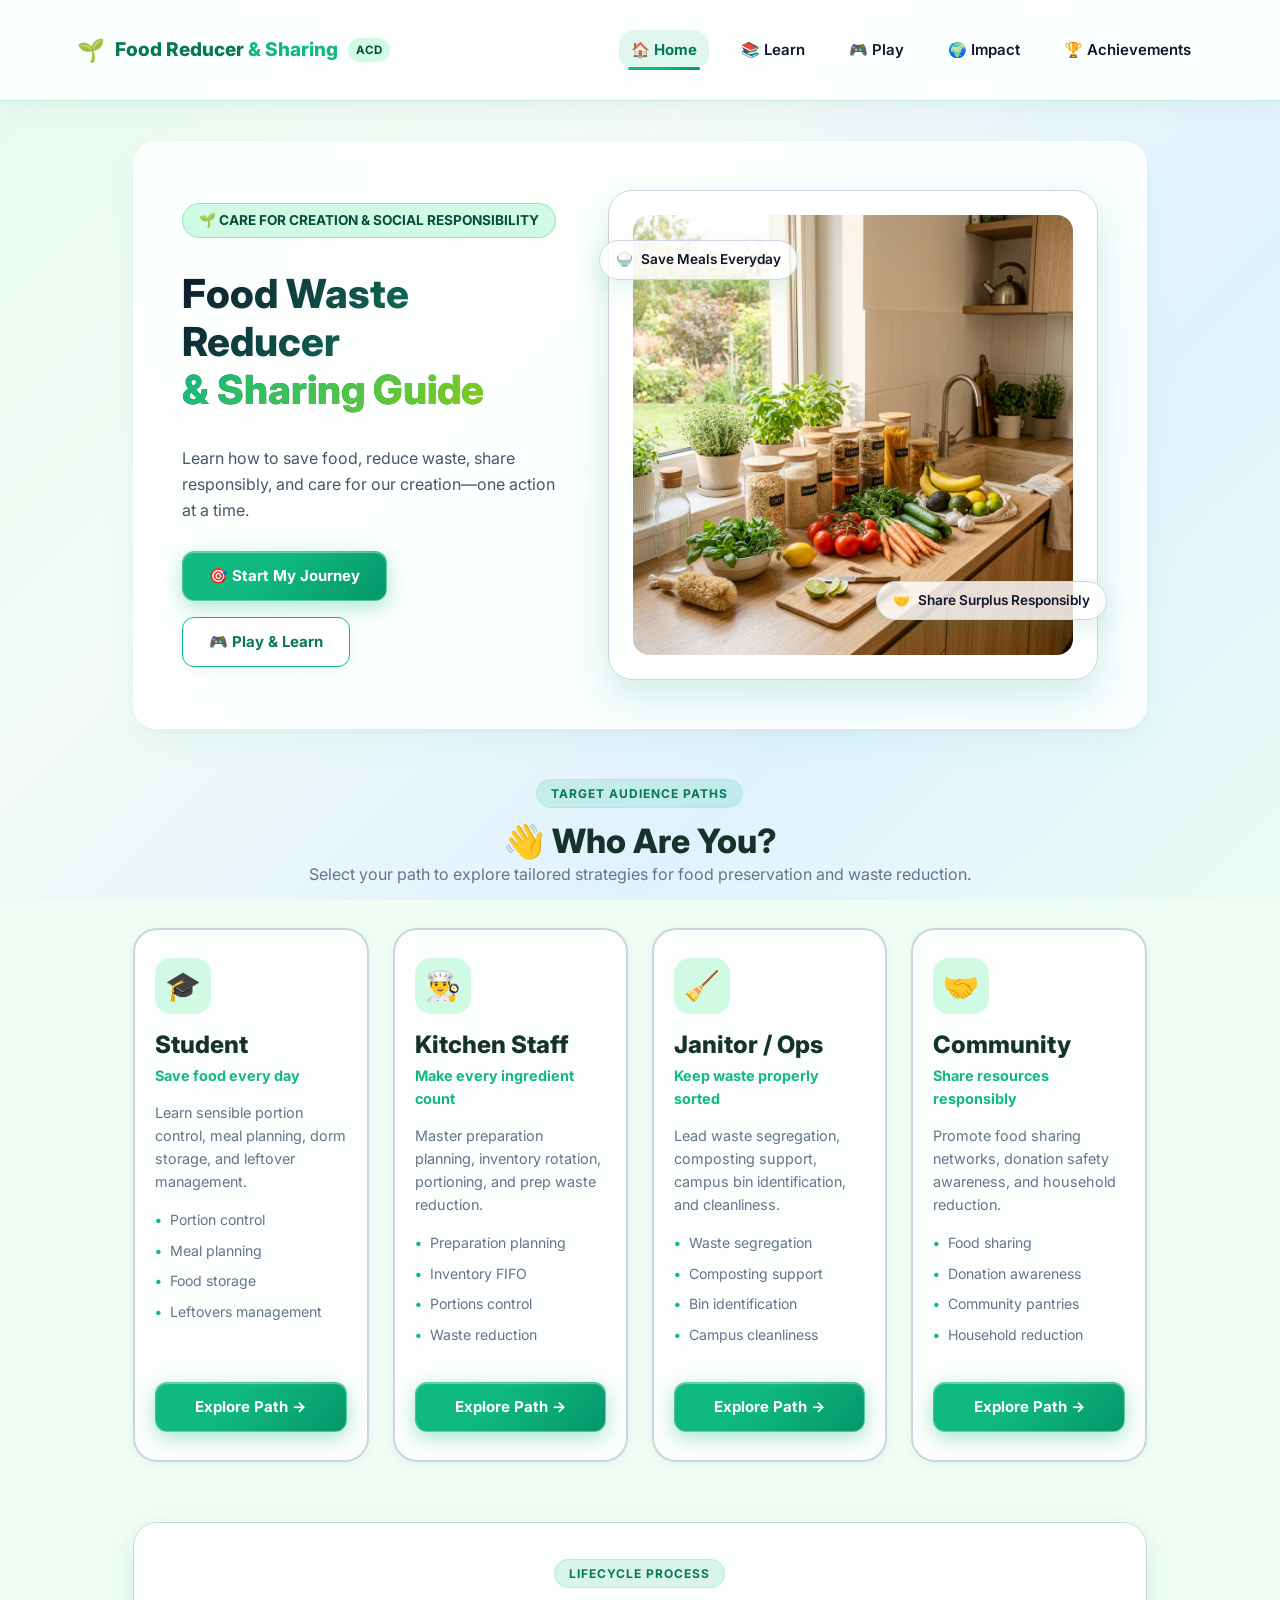
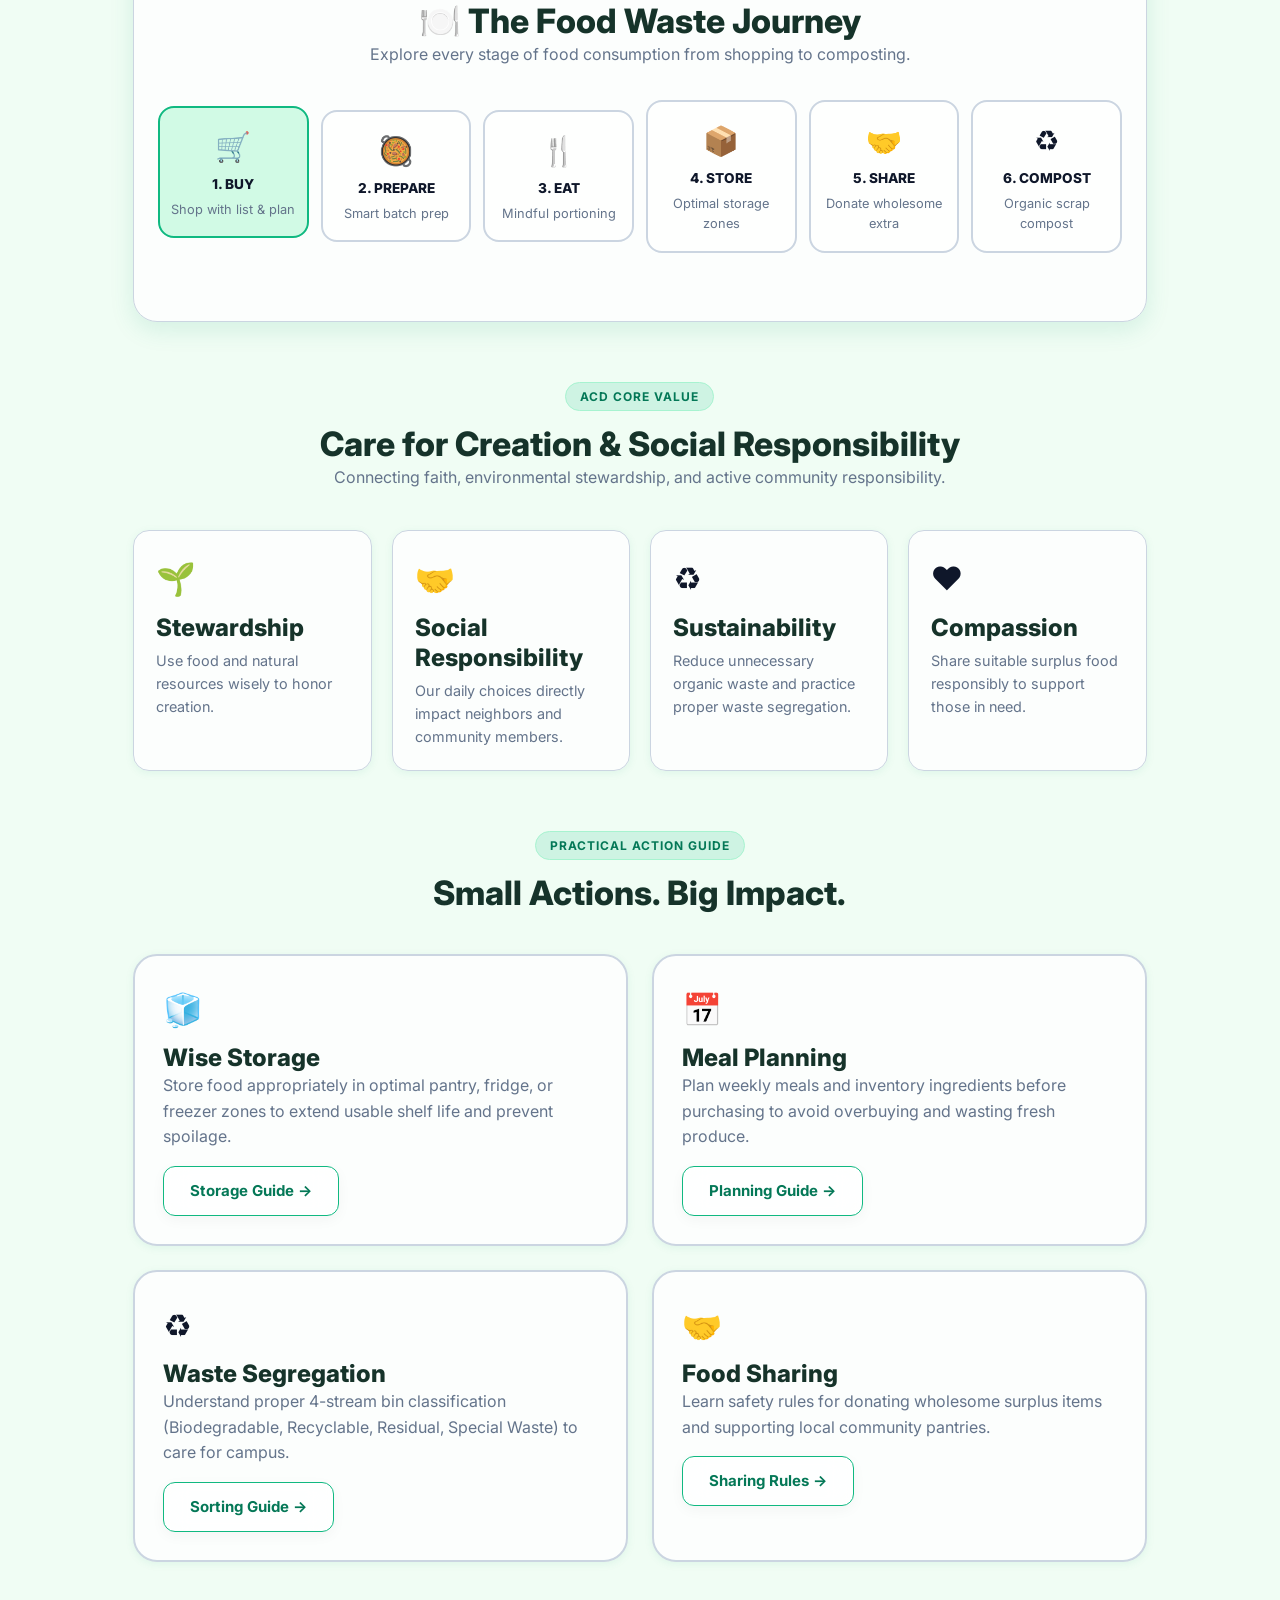
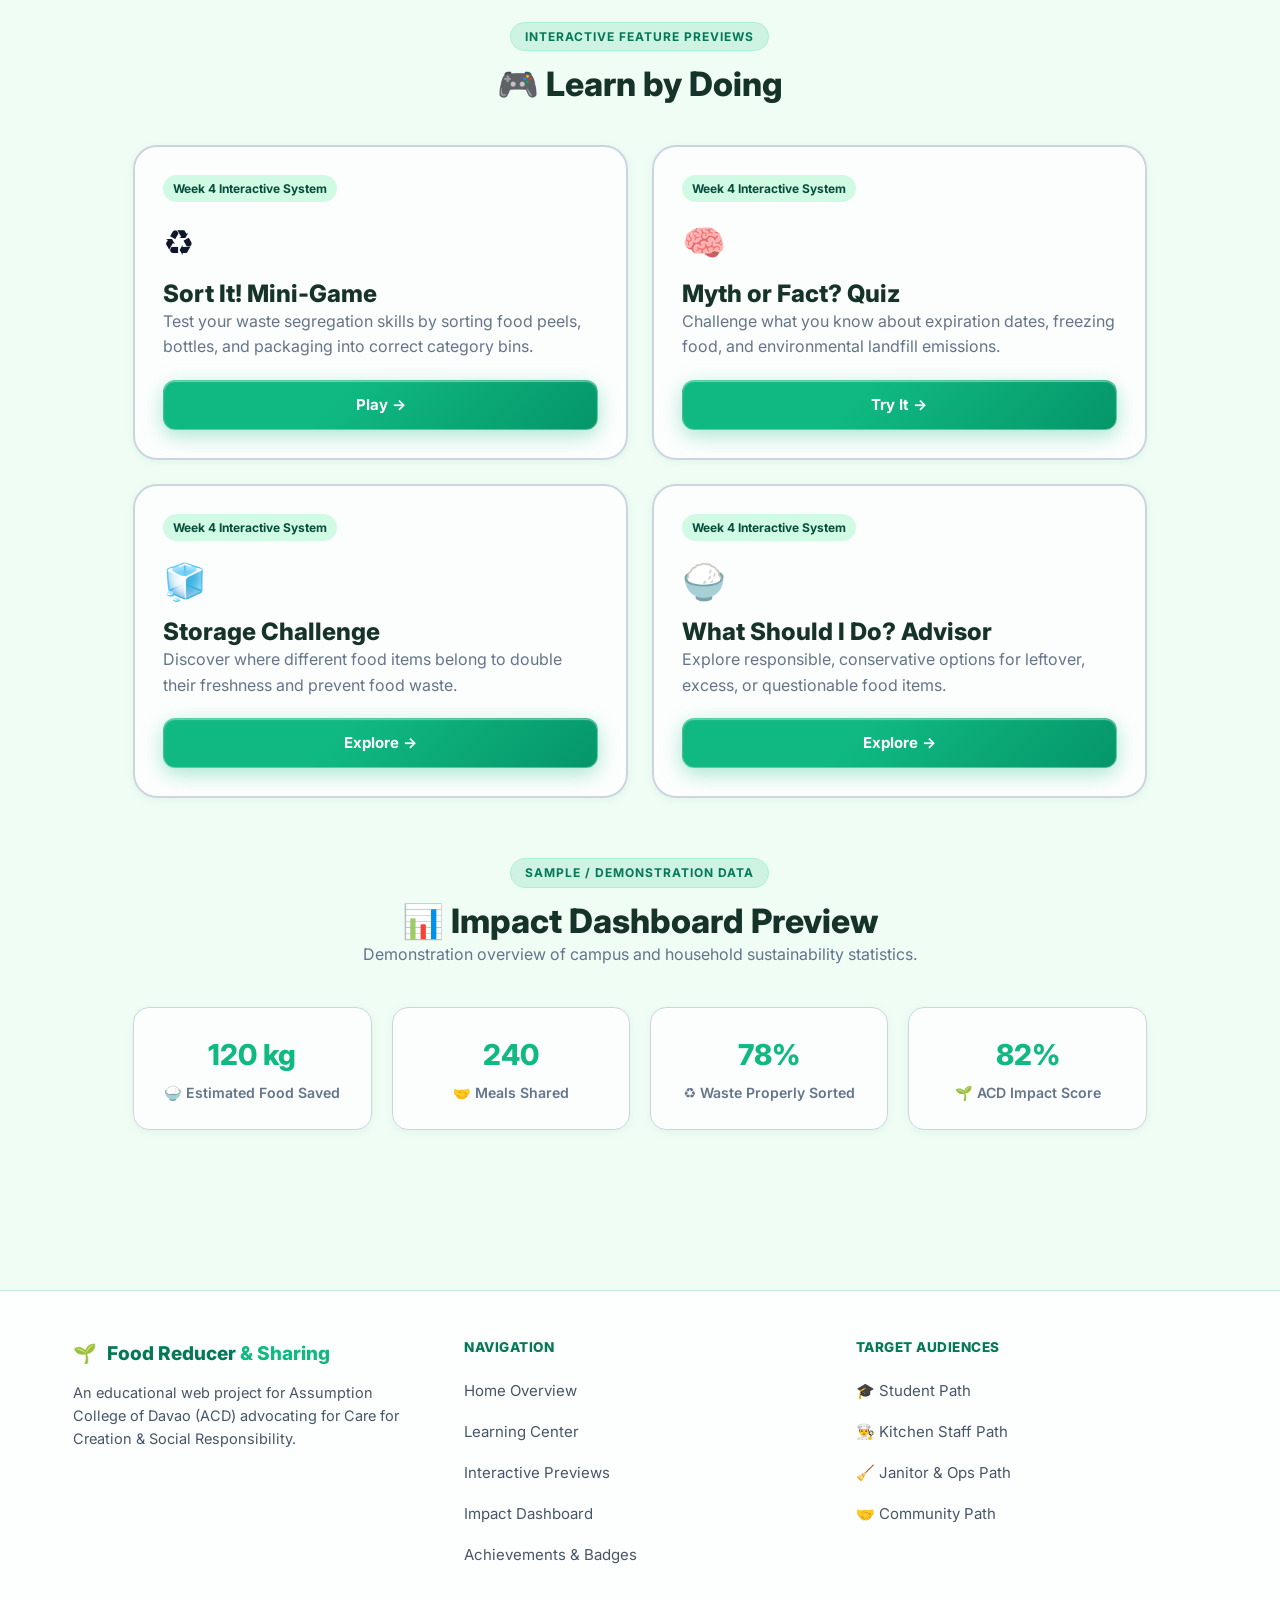
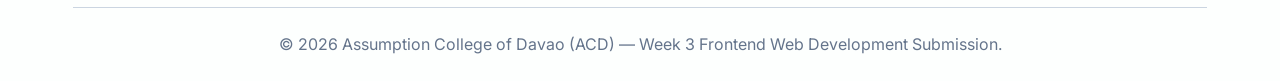
==== commit fa46b893: "Refine ACD Food Waste Reducer & Sharing Guide web project for Week 3 CSS submission" ====
--- a/index.html
+++ b/index.html
@@ -4,206 +4,417 @@
 <head>
   <meta charset="UTF-8">
   <meta name="viewport" content="width=device-width, initial-scale=1.0">
-  <title>Food Waste Reducer &amp; Sharing Guide — Sustainable Living Initiative</title>
-  <meta name="description" content="Empowering households to reduce food waste, extend grocery shelf life, save money, and share surplus food with local communities.">
-  <script>
-    (function() {
-      document.documentElement.classList.add('preload');
-      var storedTheme = localStorage.getItem('theme');
-      var systemPrefersDark = window.matchMedia('(prefers-color-scheme: dark)').matches;
-      var currentTheme = storedTheme || (systemPrefersDark ? 'dark' : 'light');
-      document.documentElement.setAttribute('data-theme', currentTheme);
-    })();
-  </script>
+  <title>Food Waste Reducer &amp; Sharing Guide — ACD Sustainable Living</title>
+  <meta name="description" content="Learn how to save food, reduce waste, share responsibly, and care for creation at Assumption College of Davao.">
+  <link rel="stylesheet" href="css/style.css">
   <link rel="stylesheet" href="css/styles.css">
 </head>
 
 <body>
 
+  <!-- Site Header (Flexbox Navigation) -->
   <header class="site-header">
-    <div class="header-inner">
-      <a href="index.html" class="logo-box" id="site-logo">
-        <img src="images/logo.svg" alt="Food Waste Reducer Logo" width="26" height="26">
-        <span>Food Reducer</span>
+    <div class="container header-inner">
+      <a href="index.html" class="logo-box">
+        <span style="font-size: 1.4rem;">🌱</span>
+        <span>Food Reducer <span class="logo-highlight">&amp; Sharing</span></span>
+        <span class="logo-badge">ACD</span>
       </a>
 
-      <button class="hamburger-btn" id="hamburger-btn" aria-label="Toggle navigation menu" aria-expanded="false">
-        Menu
+      <button class="hamburger-btn" id="hamburger-btn" aria-label="Toggle navigation menu">
+        ☰ Menu
       </button>
 
       <nav aria-label="Main Navigation">
         <ul class="nav-links" id="nav-links">
-          <li><a href="index.html" class="active">Home</a></li>
-          <li><a href="about.html">About &amp; Guide</a></li>
-          <li><a href="quiz.html">Impact Calculator</a></li>
-          <li>
-            <button type="button" class="theme-toggle-btn" aria-label="Toggle Dark and Light Mode">
-              <span class="theme-toggle-icon sun-icon">Light</span>
-              <span class="theme-toggle-icon moon-icon">Dark</span>
-            </button>
-          </li>
-          <li><a href="quiz.html" class="btn btn-primary header-cta">Start Calculator</a></li>
+          <li><a href="index.html" class="active">🏠 Home</a></li>
+          <li><a href="about.html">📚 Learn</a></li>
+          <li><a href="quiz.html">🎮 Play</a></li>
+          <li><a href="impact.html">🌍 Impact</a></li>
+          <li><a href="achievements.html">🏆 Achievements</a></li>
         </ul>
       </nav>
     </div>
   </header>
 
   <main>
-    <!-- Hero Section -->
-    <section class="hero-section">
+    <!-- Hero Section (Grid & Flexbox Layout) -->
+    <section class="container hero-section">
       <div class="hero-content">
-        <span class="section-tag">Sustainable Living Initiative</span>
-        <h1>Small Changes. Less Waste. A Better Future.</h1>
-        <p>Simple, actionable strategies to audit household food waste, extend fresh produce shelf life, save money on groceries, and share surplus food with your community.</p>
+        <div class="acd-badge">
+          🌱 CARE FOR CREATION &amp; SOCIAL RESPONSIBILITY
+        </div>
+        <h1>Food Waste Reducer <br><span class="highlight">&amp; Sharing Guide</span></h1>
+        <p>Learn how to save food, reduce waste, share responsibly, and care for our creation—one action at a time.</p>
 
         <div class="hero-actions">
-          <a href="quiz.html" class="btn btn-primary">Calculate My Impact</a>
-          <a href="about.html" class="btn btn-secondary">Explore Food Guide</a>
-        </div>
-      </div>
-
-      <div class="hero-image-col">
-        <img src="images/hero-kitchen.png" alt="Zero Waste Kitchen and Fresh Produce Storage" class="hero-img glass-frame" width="500" height="340">
-      </div>
-    </section>
-
-    <!-- Core Solutions / Features Section -->
-    <section class="features-section">
-      <span class="section-tag">Our Solutions</span>
-      <h2>Simple Actions for a Sustainable Household</h2>
-
-      <div class="card-grid">
+          <a href="#who-are-you" class="btn btn-primary">🎯 Start My Journey</a>
+          <a href="quiz.html" class="btn btn-secondary">🎮 Play &amp; Learn</a>
+        </div>
+      </div>
+
+      <div class="hero-graphic-box">
+        <img src="images/hero-kitchen.png" alt="Zero Waste Kitchen Illustration" class="hero-illustration">
+        <div class="floating-eco-pill pill-1">
+          <span>🍚</span> Save Meals Everyday
+        </div>
+        <div class="floating-eco-pill pill-2">
+          <span>🤝</span> Share Surplus Responsibly
+        </div>
+      </div>
+    </section>
+
+    <!-- Who Are You? (Choose Your Role Grid) -->
+    <section class="container" id="who-are-you" style="margin-bottom: 60px;">
+      <div class="section-header">
+        <span class="section-tag">Target Audience Paths</span>
+        <h2>👋 Who Are You?</h2>
+        <p>Select your path to explore tailored strategies for food preservation and waste reduction.</p>
+      </div>
+
+      <div class="role-cards-grid">
         
-        <article class="feature-card glass-card">
-          <div class="card-image-wrap">
-            <img src="images/pantry-storage.png" alt="Smart Food Storage Techniques" class="card-feature-img">
-          </div>
-          <header>
-            <div class="icon-placeholder">01</div>
-            <h3>Smart Food Storage</h3>
-          </header>
-          <p>Learn optimal temperature zones and produce preservation techniques to double your fresh food's shelf life and prevent premature spoilage.</p>
-          <footer>
-            <a href="about.html#storage" class="btn btn-secondary">Storage Guide</a>
-          </footer>
+        <!-- Role 1: Student -->
+        <article class="role-card">
+          <div>
+            <div class="role-icon-box">🎓</div>
+            <h3>Student</h3>
+            <p class="role-subtitle">Save food every day</p>
+            <p style="font-size: 0.9rem; margin-bottom: 16px;">Learn sensible portion control, meal planning, dorm storage, and leftover management.</p>
+            <ul class="role-activities">
+              <li>Portion control</li>
+              <li>Meal planning</li>
+              <li>Food storage</li>
+              <li>Leftovers management</li>
+            </ul>
+          </div>
+          <a href="about.html#students" class="btn btn-primary" style="margin-top: 16px;">Explore Path →</a>
         </article>
 
-        <article class="feature-card glass-card">
-          <div class="card-image-wrap">
-            <img src="images/fridge-zones.png" alt="Interactive Food Waste Calculator" class="card-feature-img">
-          </div>
-          <header>
-            <div class="icon-placeholder">02</div>
-            <h3>Interactive Impact Calculator</h3>
-          </header>
-          <p>Estimate your household's annual grocery savings and carbon footprint reduction in real time with our customized assessment tool.</p>
-          <footer>
-            <a href="quiz.html" class="btn btn-primary">Calculate Impact</a>
-          </footer>
+        <!-- Role 2: Kitchen Staff -->
+        <article class="role-card">
+          <div>
+            <div class="role-icon-box">👨‍🍳</div>
+            <h3>Kitchen Staff</h3>
+            <p class="role-subtitle">Make every ingredient count</p>
+            <p style="font-size: 0.9rem; margin-bottom: 16px;">Master preparation planning, inventory rotation, portioning, and prep waste reduction.</p>
+            <ul class="role-activities">
+              <li>Preparation planning</li>
+              <li>Inventory FIFO</li>
+              <li>Portions control</li>
+              <li>Waste reduction</li>
+            </ul>
+          </div>
+          <a href="about.html#kitchen" class="btn btn-primary" style="margin-top: 16px;">Explore Path →</a>
         </article>
 
-        <article class="feature-card glass-card">
-          <div class="card-image-wrap">
-            <img src="images/community-sharing.png" alt="Community Food Sharing Networks" class="card-feature-img">
-          </div>
-          <header>
-            <div class="icon-placeholder">03</div>
-            <h3>Community Sharing</h3>
-          </header>
-          <p>Connect with local food banks, neighborhood fridges, and surplus redistribution networks to ensure no good food goes to waste.</p>
-          <footer>
-            <a href="about.html#sharing" class="btn btn-secondary">Explore Networks</a>
-          </footer>
+        <!-- Role 3: Janitor -->
+        <article class="role-card">
+          <div>
+            <div class="role-icon-box">🧹</div>
+            <h3>Janitor / Ops</h3>
+            <p class="role-subtitle">Keep waste properly sorted</p>
+            <p style="font-size: 0.9rem; margin-bottom: 16px;">Lead waste segregation, composting support, campus bin identification, and cleanliness.</p>
+            <ul class="role-activities">
+              <li>Waste segregation</li>
+              <li>Composting support</li>
+              <li>Bin identification</li>
+              <li>Campus cleanliness</li>
+            </ul>
+          </div>
+          <a href="about.html#janitors" class="btn btn-primary" style="margin-top: 16px;">Explore Path →</a>
         </article>
 
-      </div>
-    </section>
-
-    <!-- Impact & Value Highlights Grid -->
-    <section class="features-section" style="margin-top: 40px;">
-      <span class="section-tag">Why It Matters</span>
-      <h2>The Real Impact of Household Food Action</h2>
-      
-      <div class="card-grid">
-        <article class="glass-card" style="padding: 24px;">
-          <div class="icon-placeholder" style="background: rgba(16, 185, 129, 0.15); color: var(--primary);">01</div>
-          <h3 style="font-size: 19px; margin-bottom: 8px;">Financial Savings</h3>
-          <p style="font-size: 14.5px; color: var(--text-muted);">An average family of four can save over $1,500 every year simply by reducing food wastage and planning meals effectively.</p>
+        <!-- Role 4: Community -->
+        <article class="role-card">
+          <div>
+            <div class="role-icon-box">🤝</div>
+            <h3>Community</h3>
+            <p class="role-subtitle">Share resources responsibly</p>
+            <p style="font-size: 0.9rem; margin-bottom: 16px;">Promote food sharing networks, donation safety awareness, and household reduction.</p>
+            <ul class="role-activities">
+              <li>Food sharing</li>
+              <li>Donation awareness</li>
+              <li>Community pantries</li>
+              <li>Household reduction</li>
+            </ul>
+          </div>
+          <a href="about.html#community" class="btn btn-primary" style="margin-top: 16px;">Explore Path →</a>
         </article>
 
-        <article class="glass-card" style="padding: 24px;">
-          <div class="icon-placeholder" style="background: rgba(16, 185, 129, 0.15); color: var(--primary);">02</div>
-          <h3 style="font-size: 19px; margin-bottom: 8px;">Environmental Climate Benefit</h3>
-          <p style="font-size: 14.5px; color: var(--text-muted);">Food waste in landfills generates methane gas. Reducing household waste is one of the most effective personal climate actions.</p>
-        </article>
-
-        <article class="glass-card" style="padding: 24px;">
-          <div class="icon-placeholder" style="background: rgba(16, 185, 129, 0.15); color: var(--primary);">03</div>
-          <h3 style="font-size: 19px; margin-bottom: 8px;">Community Solidarity</h3>
-          <p style="font-size: 14.5px; color: var(--text-muted);">Surplus unopened pantry items and homegrown produce can directly support neighbors and local food pantries in need.</p>
-        </article>
-      </div>
-    </section>
-
-    <!-- Animated Metrics Bar -->
-    <section class="metrics-bar glass-bar" aria-label="Project Statistics">
-      <div class="metrics-grid">
-        <article class="metric-item">
-          <p class="metric-number" data-target="1240" data-suffix=" kg">0 kg</p>
-          <p class="metric-label">Food Saved Annually</p>
-        </article>
-        <article class="metric-item">
-          <p class="metric-number" data-target="3450">0</p>
-          <p class="metric-label">Meals Shared with Neighbors</p>
-        </article>
-        <article class="metric-item">
-          <p class="metric-number" data-target="850" data-suffix="+">0+</p>
-          <p class="metric-label">Active Participating Families</p>
-        </article>
-        <article class="metric-item">
-          <p class="metric-number" data-target="14200" data-prefix="$">$0</p>
-          <p class="metric-label">Household Grocery Money Saved</p>
-        </article>
+      </div>
+    </section>
+
+    <!-- The Food Waste Journey -->
+    <section class="container" style="margin-bottom: 60px;">
+      <div class="journey-container">
+        <div class="section-header" style="margin-bottom: 24px;">
+          <span class="section-tag">Lifecycle Process</span>
+          <h2>🍽️ The Food Waste Journey</h2>
+          <p>Explore every stage of food consumption from shopping to composting.</p>
+        </div>
+
+        <div class="journey-steps-track">
+          <div class="journey-step-item active-step">
+            <div class="journey-step-icon">🛒</div>
+            <div class="journey-step-name">1. BUY</div>
+            <p style="font-size: 0.8rem; color: var(--muted); margin-top: 4px;">Shop with list &amp; plan</p>
+          </div>
+
+          <div class="journey-step-item">
+            <div class="journey-step-icon">🥘</div>
+            <div class="journey-step-name">2. PREPARE</div>
+            <p style="font-size: 0.8rem; color: var(--muted); margin-top: 4px;">Smart batch prep</p>
+          </div>
+
+          <div class="journey-step-item">
+            <div class="journey-step-icon">🍴</div>
+            <div class="journey-step-name">3. EAT</div>
+            <p style="font-size: 0.8rem; color: var(--muted); margin-top: 4px;">Mindful portioning</p>
+          </div>
+
+          <div class="journey-step-item">
+            <div class="journey-step-icon">📦</div>
+            <div class="journey-step-name">4. STORE</div>
+            <p style="font-size: 0.8rem; color: var(--muted); margin-top: 4px;">Optimal storage zones</p>
+          </div>
+
+          <div class="journey-step-item">
+            <div class="journey-step-icon">🤝</div>
+            <div class="journey-step-name">5. SHARE</div>
+            <p style="font-size: 0.8rem; color: var(--muted); margin-top: 4px;">Donate wholesome extra</p>
+          </div>
+
+          <div class="journey-step-item">
+            <div class="journey-step-icon">♻️</div>
+            <div class="journey-step-name">6. COMPOST</div>
+            <p style="font-size: 0.8rem; color: var(--muted); margin-top: 4px;">Organic scrap compost</p>
+          </div>
+        </div>
+      </div>
+    </section>
+
+    <!-- ACD Principle Cards -->
+    <section class="container" style="margin-bottom: 60px;">
+      <div class="section-header">
+        <span class="section-tag">ACD Core Value</span>
+        <h2>Care for Creation &amp; Social Responsibility</h2>
+        <p>Connecting faith, environmental stewardship, and active community responsibility.</p>
+      </div>
+
+      <div class="acd-grid">
+        <div class="acd-card">
+          <div style="font-size: 2rem; margin-bottom: 8px;">🌱</div>
+          <h3>Stewardship</h3>
+          <p style="font-size: 0.9rem; margin-top: 6px;">Use food and natural resources wisely to honor creation.</p>
+        </div>
+
+        <div class="acd-card">
+          <div style="font-size: 2rem; margin-bottom: 8px;">🤝</div>
+          <h3>Social Responsibility</h3>
+          <p style="font-size: 0.9rem; margin-top: 6px;">Our daily choices directly impact neighbors and community members.</p>
+        </div>
+
+        <div class="acd-card">
+          <div style="font-size: 2rem; margin-bottom: 8px;">♻️</div>
+          <h3>Sustainability</h3>
+          <p style="font-size: 0.9rem; margin-top: 6px;">Reduce unnecessary organic waste and practice proper waste segregation.</p>
+        </div>
+
+        <div class="acd-card">
+          <div style="font-size: 2rem; margin-bottom: 8px;">❤️</div>
+          <h3>Compassion</h3>
+          <p style="font-size: 0.9rem; margin-top: 6px;">Share suitable surplus food responsibly to support those in need.</p>
+        </div>
+      </div>
+    </section>
+
+    <!-- Small Actions. Big Impact. (Core Actions) -->
+    <section class="container" style="margin-bottom: 60px;">
+      <div class="section-header">
+        <span class="section-tag">Practical Action Guide</span>
+        <h2>Small Actions. Big Impact.</h2>
+      </div>
+
+      <div class="actions-grid">
+        <div class="card">
+          <div style="font-size: 2rem; margin-bottom: 8px;">🧊</div>
+          <h3>Wise Storage</h3>
+          <p>Store food appropriately in optimal pantry, fridge, or freezer zones to extend usable shelf life and prevent spoilage.</p>
+          <a href="about.html#storage" class="btn btn-secondary" style="margin-top: 16px;">Storage Guide →</a>
+        </div>
+
+        <div class="card">
+          <div style="font-size: 2rem; margin-bottom: 8px;">📅</div>
+          <h3>Meal Planning</h3>
+          <p>Plan weekly meals and inventory ingredients before purchasing to avoid overbuying and wasting fresh produce.</p>
+          <a href="about.html#planning" class="btn btn-secondary" style="margin-top: 16px;">Planning Guide →</a>
+        </div>
+
+        <div class="card">
+          <div style="font-size: 2rem; margin-bottom: 8px;">♻️</div>
+          <h3>Waste Segregation</h3>
+          <p>Understand proper 4-stream bin classification (Biodegradable, Recyclable, Residual, Special Waste) to care for campus.</p>
+          <a href="about.html#segregation" class="btn btn-secondary" style="margin-top: 16px;">Sorting Guide →</a>
+        </div>
+
+        <div class="card">
+          <div style="font-size: 2rem; margin-bottom: 8px;">🤝</div>
+          <h3>Food Sharing</h3>
+          <p>Learn safety rules for donating wholesome surplus items and supporting local community pantries.</p>
+          <a href="about.html#sharing" class="btn btn-secondary" style="margin-top: 16px;">Sharing Rules →</a>
+        </div>
+      </div>
+    </section>
+
+    <!-- 🎮 Learn by Doing (Interactive Previews) -->
+    <section class="container" style="margin-bottom: 60px;">
+      <div class="section-header">
+        <span class="section-tag">Interactive Feature Previews</span>
+        <h2>🎮 Learn by Doing</h2>
+      </div>
+
+      <div class="previews-grid">
+        
+        <div class="preview-card">
+          <div>
+            <span class="week4-badge">Week 4 Interactive System</span>
+            <div style="font-size: 2.2rem; margin-bottom: 8px;">♻️</div>
+            <h3>Sort It! Mini-Game</h3>
+            <p>Test your waste segregation skills by sorting food peels, bottles, and packaging into correct category bins.</p>
+          </div>
+          <a href="quiz.html#sort-it" class="btn btn-primary" style="margin-top: 20px;">Play →</a>
+        </div>
+
+        <div class="preview-card">
+          <div>
+            <span class="week4-badge">Week 4 Interactive System</span>
+            <div style="font-size: 2.2rem; margin-bottom: 8px;">🧠</div>
+            <h3>Myth or Fact? Quiz</h3>
+            <p>Challenge what you know about expiration dates, freezing food, and environmental landfill emissions.</p>
+          </div>
+          <a href="quiz.html#myth-fact" class="btn btn-primary" style="margin-top: 20px;">Try It →</a>
+        </div>
+
+        <div class="preview-card">
+          <div>
+            <span class="week4-badge">Week 4 Interactive System</span>
+            <div style="font-size: 2.2rem; margin-bottom: 8px;">🧊</div>
+            <h3>Storage Challenge</h3>
+            <p>Discover where different food items belong to double their freshness and prevent food waste.</p>
+          </div>
+          <a href="quiz.html#storage-challenge" class="btn btn-primary" style="margin-top: 20px;">Explore →</a>
+        </div>
+
+        <div class="preview-card">
+          <div>
+            <span class="week4-badge">Week 4 Interactive System</span>
+            <div style="font-size: 2.2rem; margin-bottom: 8px;">🍚</div>
+            <h3>What Should I Do? Advisor</h3>
+            <p>Explore responsible, conservative options for leftover, excess, or questionable food items.</p>
+          </div>
+          <a href="quiz.html#what-should-i-do" class="btn btn-primary" style="margin-top: 20px;">Explore →</a>
+        </div>
+
+      </div>
+    </section>
+
+    <!-- Impact Preview (Sample Demonstration Data) -->
+    <section class="container" style="margin-bottom: 60px;">
+      <div class="section-header">
+        <span class="section-tag">Sample / Demonstration Data</span>
+        <h2>📊 Impact Dashboard Preview</h2>
+        <p>Demonstration overview of campus and household sustainability statistics.</p>
+      </div>
+
+      <div class="impact-stats-grid">
+        <div class="stat-card">
+          <div class="stat-val">120 kg</div>
+          <div class="stat-label">🍚 Estimated Food Saved</div>
+        </div>
+
+        <div class="stat-card">
+          <div class="stat-val">240</div>
+          <div class="stat-label">🤝 Meals Shared</div>
+        </div>
+
+        <div class="stat-card">
+          <div class="stat-val">78%</div>
+          <div class="stat-label">♻️ Waste Properly Sorted</div>
+        </div>
+
+        <div class="stat-card">
+          <div class="stat-val">82%</div>
+          <div class="stat-label">🌱 ACD Impact Score</div>
+        </div>
       </div>
     </section>
   </main>
 
-  <!-- Footer -->
+  <!-- Visual Mobile Bottom Navigation -->
+  <nav class="mobile-bottom-nav">
+    <a href="index.html" class="mobile-nav-item active">
+      <span style="font-size: 1.2rem;">🏠</span>
+      <span>Home</span>
+    </a>
+    <a href="quiz.html" class="mobile-nav-item">
+      <span style="font-size: 1.2rem;">🎮</span>
+      <span>Play</span>
+    </a>
+    <a href="achievements.html" class="mobile-nav-item">
+      <span style="font-size: 1.2rem;">🎯</span>
+      <span>Challenge</span>
+    </a>
+    <a href="impact.html" class="mobile-nav-item">
+      <span style="font-size: 1.2rem;">🌍</span>
+      <span>Impact</span>
+    </a>
+    <a href="achievements.html" class="mobile-nav-item">
+      <span style="font-size: 1.2rem;">🏆</span>
+      <span>Badges</span>
+    </a>
+  </nav>
+
+  <!-- Site Footer -->
   <footer class="site-footer">
-    <div class="footer-grid">
-      <section class="footer-brand">
-        <a href="index.html" class="logo-box">
-          <img src="images/logo.svg" alt="Food Waste Reducer Logo" width="22" height="22">
-          <span>Food Reducer</span>
-        </a>
-        <p>Empowering households with practical guides, real-time calculators, and community sharing links to eliminate food waste.</p>
-      </section>
-
-      <section class="footer-links">
-        <h4>Quick Navigation</h4>
-        <ul>
-          <li><a href="index.html">Home Overview</a></li>
-          <li><a href="about.html">Educational Preservation Guide</a></li>
-          <li><a href="quiz.html">Interactive Impact Calculator</a></li>
-        </ul>
-      </section>
-
-      <section class="footer-newsletter">
-        <h4>Sustainability Newsletter</h4>
-        <form>
-          <label for="newsletter-email">Receive weekly storage tips and seasonal guides:</label>
-          <input type="email" id="newsletter-email" placeholder="Enter your email address..." class="select-control" required>
-          <button type="submit" class="btn btn-primary" style="margin-top: 6px;">Subscribe</button>
-        </form>
-      </section>
-    </div>
-
-    <div class="footer-bottom">
-      <p>&copy; 2026 Food Waste Reducer &amp; Sharing Guide. Household Sustainability Project.</p>
+    <div class="container">
+      <div class="footer-grid">
+        <div class="footer-brand">
+          <a href="index.html" class="logo-box">
+            <span>🌱</span>
+            <span>Food Reducer <span class="logo-highlight">&amp; Sharing</span></span>
+          </a>
+          <p>An educational web project for Assumption College of Davao (ACD) advocating for Care for Creation &amp; Social Responsibility.</p>
+        </div>
+
+        <div class="footer-links">
+          <h4>Navigation</h4>
+          <ul>
+            <li><a href="index.html">Home Overview</a></li>
+            <li><a href="about.html">Learning Center</a></li>
+            <li><a href="quiz.html">Interactive Previews</a></li>
+            <li><a href="impact.html">Impact Dashboard</a></li>
+            <li><a href="achievements.html">Achievements &amp; Badges</a></li>
+          </ul>
+        </div>
+
+        <div class="footer-links">
+          <h4>Target Audiences</h4>
+          <ul>
+            <li><a href="about.html#students">🎓 Student Path</a></li>
+            <li><a href="about.html#kitchen">👨‍🍳 Kitchen Staff Path</a></li>
+            <li><a href="about.html#janitors">🧹 Janitor &amp; Ops Path</a></li>
+            <li><a href="about.html#community">🤝 Community Path</a></li>
+          </ul>
+        </div>
+      </div>
+
+      <div class="footer-bottom">
+        <p>&copy; 2026 Assumption College of Davao (ACD) — Week 3 Frontend Web Development Submission.</p>
+      </div>
     </div>
   </footer>
 
-  <script src="js/script.js"></script>
 </body>
 
 </html>
--- a/css/style.css
+++ b/css/style.css
@@ -0,0 +1,883 @@
+/* ==========================================================================
+   Food Waste Reducer & Sharing Guide — ACD Web Development (Week 3 Makeover)
+   Custom CSS Design System, Flexbox, CSS Grid & Media Queries
+   ========================================================================== */
+
+/* ==========================================================================
+   1. VARIABLES
+   ========================================================================== */
+:root {
+  --primary: #10B981;
+  --primary-dark: #059669;
+  --light-green: #D1FAE5;
+  --lime: #84CC16;
+  --yellow: #FACC15;
+  --blue: #38BDF8;
+  --coral: #FB7185;
+  --dark-green: #064E3B;
+  --background: #F0FDF4;
+  --white: #FFFFFF;
+  --text: #16332A;
+  --muted: #64748B;
+
+  --card-bg: #FFFFFF;
+  --card-bg-glass: rgba(255, 255, 255, 0.88);
+  --border-color: rgba(16, 185, 129, 0.22);
+  --border-hover: rgba(16, 185, 129, 0.55);
+
+  --shadow-sm: 0 2px 8px rgba(5, 150, 105, 0.08);
+  --shadow-md: 0 8px 24px rgba(5, 150, 105, 0.12);
+  --shadow-lg: 0 16px 36px rgba(5, 150, 105, 0.16);
+
+  --radius-sm: 8px;
+  --radius-md: 16px;
+  --radius-lg: 24px;
+  --radius-full: 9999px;
+
+  --transition-fast: 0.2s cubic-bezier(0.4, 0, 0.2, 1);
+  --transition-normal: 0.3s cubic-bezier(0.4, 0, 0.2, 1);
+}
+
+/* Dark Theme Variables */
+[data-theme="dark"] {
+  --background: #062319;
+  --card-bg: #0D3326;
+  --card-bg-glass: rgba(13, 51, 38, 0.9);
+  --text: #F1F5F9;
+  --muted: #94A3B8;
+  --border-color: rgba(16, 185, 129, 0.28);
+  --shadow-sm: 0 2px 8px rgba(0, 0, 0, 0.3);
+  --shadow-md: 0 8px 24px rgba(0, 0, 0, 0.4);
+  --shadow-lg: 0 16px 36px rgba(0, 0, 0, 0.5);
+}
+
+/* ==========================================================================
+   2. RESET
+   ========================================================================== */
+*, *::before, *::after {
+  box-sizing: border-box;
+  margin: 0;
+  padding: 0;
+}
+
+html {
+  font-family: system-ui, -apple-system, BlinkMacSystemFont, 'Segoe UI', Roboto, Oxygen, Ubuntu, Cantarell, sans-serif;
+  font-size: 16px;
+  line-height: 1.6;
+  scroll-behavior: smooth;
+  color: var(--text);
+  background-color: var(--background);
+}
+
+body {
+  min-height: 100vh;
+  display: flex;
+  flex-direction: column;
+  background-color: var(--background);
+  color: var(--text);
+  padding-bottom: 70px;
+}
+
+@media (min-width: 769px) {
+  body {
+    padding-bottom: 0;
+  }
+}
+
+img, svg {
+  max-width: 100%;
+  height: auto;
+  display: block;
+}
+
+/* Flexible layout container */
+.container {
+  width: min(92%, 1200px);
+  margin-inline: auto;
+}
+
+/* ==========================================================================
+   3. TYPOGRAPHY
+   ========================================================================== */
+h1, h2, h3, h4, h5, h6 {
+  color: var(--text);
+  line-height: 1.25;
+  font-weight: 800;
+}
+
+h1 { font-size: clamp(2rem, 4vw, 2.8rem); }
+h2 { font-size: clamp(1.5rem, 3vw, 2.1rem); }
+h3 { font-size: clamp(1.2rem, 2.2vw, 1.5rem); }
+
+p {
+  color: var(--muted);
+  font-size: 1rem;
+}
+
+a {
+  color: var(--primary);
+  text-decoration: none;
+  transition: color var(--transition-fast);
+}
+
+a:hover {
+  color: var(--primary-dark);
+}
+
+button:focus-visible, a:focus-visible, input:focus-visible, select:focus-visible {
+  outline: 3px solid var(--primary);
+  outline-offset: 3px;
+}
+
+/* ==========================================================================
+   4. NAVIGATION (FLEXBOX)
+   ========================================================================== */
+.site-header {
+  position: sticky;
+  top: 0;
+  z-index: 100;
+  background: var(--card-bg-glass);
+  backdrop-filter: blur(12px);
+  -webkit-backdrop-filter: blur(12px);
+  border-bottom: 1px solid var(--border-color);
+}
+
+.header-inner {
+  display: flex;
+  align-items: center;
+  justify-content: space-between;
+  padding: 14px 0;
+}
+
+.logo-box {
+  display: flex;
+  align-items: center;
+  gap: 10px;
+  font-weight: 800;
+  font-size: 1.15rem;
+  color: var(--text);
+}
+
+.logo-box .logo-highlight {
+  color: var(--primary);
+}
+
+.logo-badge {
+  background: var(--light-green);
+  color: var(--dark-green);
+  font-size: 0.72rem;
+  padding: 3px 8px;
+  border-radius: var(--radius-full);
+  font-weight: 700;
+}
+
+[data-theme="dark"] .logo-badge {
+  background: rgba(16, 185, 129, 0.2);
+  color: #6EE7B7;
+}
+
+.nav-links {
+  display: flex;
+  align-items: center;
+  gap: 16px;
+  list-style: none;
+}
+
+.nav-links a {
+  display: inline-flex;
+  align-items: center;
+  gap: 6px;
+  padding: 8px 14px;
+  border-radius: var(--radius-md);
+  font-weight: 600;
+  font-size: 0.92rem;
+  color: var(--muted);
+  transition: all var(--transition-fast);
+}
+
+.nav-links a:hover,
+.nav-links a.active {
+  color: var(--primary);
+  background: rgba(16, 185, 129, 0.12);
+}
+
+.theme-toggle-btn {
+  background: transparent;
+  border: 1px solid var(--border-color);
+  color: var(--text);
+  padding: 8px 14px;
+  border-radius: var(--radius-full);
+  cursor: pointer;
+  font-weight: 600;
+  font-size: 0.85rem;
+  transition: all var(--transition-fast);
+}
+
+.theme-toggle-btn:hover {
+  border-color: var(--primary);
+  color: var(--primary);
+}
+
+.hamburger-btn {
+  display: none;
+  background: transparent;
+  border: 1px solid var(--border-color);
+  color: var(--text);
+  padding: 8px 14px;
+  border-radius: var(--radius-sm);
+  font-weight: 600;
+  cursor: pointer;
+}
+
+/* Mobile Bottom Fixed Nav Bar (Visual CSS Navigation) */
+.mobile-bottom-nav {
+  display: none;
+  position: fixed;
+  bottom: 0;
+  left: 0;
+  right: 0;
+  z-index: 99;
+  background: var(--card-bg-glass);
+  backdrop-filter: blur(16px);
+  -webkit-backdrop-filter: blur(16px);
+  border-top: 1px solid var(--border-color);
+  padding: 8px 12px;
+  justify-content: space-around;
+  align-items: center;
+}
+
+.mobile-nav-item {
+  display: flex;
+  flex-direction: column;
+  align-items: center;
+  gap: 2px;
+  font-size: 0.72rem;
+  font-weight: 600;
+  color: var(--muted);
+  padding: 4px 8px;
+  border-radius: var(--radius-sm);
+  transition: color var(--transition-fast);
+}
+
+.mobile-nav-item.active,
+.mobile-nav-item:hover {
+  color: var(--primary);
+}
+
+/* ==========================================================================
+   5. HERO SECTION (GRID & FLEXBOX)
+   ========================================================================== */
+.hero-section {
+  display: grid;
+  grid-template-columns: 1.1fr 0.9fr;
+  gap: 40px;
+  align-items: center;
+  padding: 48px 0 60px;
+}
+
+.hero-content {
+  display: flex;
+  flex-direction: column;
+  align-items: flex-start;
+}
+
+.acd-badge {
+  display: inline-flex;
+  align-items: center;
+  gap: 8px;
+  background: var(--light-green);
+  color: var(--dark-green);
+  padding: 6px 16px;
+  border-radius: var(--radius-full);
+  font-weight: 700;
+  font-size: 0.85rem;
+  border: 1px solid rgba(16, 185, 129, 0.3);
+  margin-bottom: 16px;
+}
+
+[data-theme="dark"] .acd-badge {
+  background: rgba(16, 185, 129, 0.2);
+  color: #6EE7B7;
+}
+
+.hero-content h1 span.highlight {
+  background: linear-gradient(135deg, #10B981, #84CC16);
+  -webkit-background-clip: text;
+  -webkit-text-fill-color: transparent;
+}
+
+.hero-content p {
+  font-size: 1.1rem;
+  margin: 16px 0 28px;
+  max-width: 520px;
+}
+
+.hero-actions {
+  display: flex;
+  flex-wrap: wrap;
+  gap: 16px;
+}
+
+.hero-graphic-box {
+  position: relative;
+  background: var(--card-bg);
+  border: 1px solid var(--border-color);
+  border-radius: var(--radius-lg);
+  padding: 24px;
+  box-shadow: var(--shadow-lg);
+  display: flex;
+  align-items: center;
+  justify-content: center;
+  min-height: 320px;
+}
+
+.hero-illustration {
+  width: 100%;
+  max-width: 440px;
+  height: auto;
+  border-radius: var(--radius-md);
+  object-fit: cover;
+}
+
+/* Floating Eco Pill CSS Animations */
+.floating-eco-pill {
+  position: absolute;
+  background: var(--card-bg);
+  border: 1px solid var(--border-color);
+  padding: 8px 16px;
+  border-radius: var(--radius-full);
+  box-shadow: var(--shadow-md);
+  font-weight: 600;
+  font-size: 0.85rem;
+  display: flex;
+  align-items: center;
+  gap: 8px;
+  animation: floatPill 4s ease-in-out infinite;
+}
+
+.pill-1 { top: 10%; left: -10px; animation-delay: 0s; }
+.pill-2 { bottom: 12%; right: -10px; animation-delay: 2s; }
+
+@keyframes floatPill {
+  0%, 100% { transform: translateY(0px); }
+  50% { transform: translateY(-8px); }
+}
+
+/* ==========================================================================
+   6. BUTTONS
+   ========================================================================== */
+.btn {
+  display: inline-flex;
+  align-items: center;
+  justify-content: center;
+  gap: 8px;
+  padding: 12px 24px;
+  border-radius: var(--radius-md);
+  font-weight: 700;
+  font-size: 0.95rem;
+  cursor: pointer;
+  border: 1px solid transparent;
+  transition: transform 0.25s ease, box-shadow 0.25s ease, background 0.25s ease;
+  text-align: center;
+}
+
+.btn-primary {
+  background: linear-gradient(135deg, #10B981, #059669);
+  color: #FFFFFF;
+  box-shadow: 0 4px 14px rgba(16, 185, 129, 0.35);
+}
+
+.btn-primary:hover {
+  background: linear-gradient(135deg, #059669, #047857);
+  box-shadow: 0 6px 20px rgba(16, 185, 129, 0.45);
+  transform: translateY(-3px);
+  color: #FFFFFF;
+}
+
+.btn-secondary {
+  background: rgba(16, 185, 129, 0.12);
+  color: var(--primary);
+  border-color: rgba(16, 185, 129, 0.3);
+}
+
+.btn-secondary:hover {
+  background: rgba(16, 185, 129, 0.22);
+  transform: translateY(-3px);
+  color: var(--primary-dark);
+}
+
+.btn-outline {
+  background: transparent;
+  border-color: var(--border-color);
+  color: var(--text);
+}
+
+.btn-outline:hover {
+  border-color: var(--primary);
+  color: var(--primary);
+}
+
+/* ==========================================================================
+   7. CARDS (GENERAL GRID & FLEXBOX)
+   ========================================================================== */
+.card {
+  background: var(--card-bg);
+  border: 2px solid var(--border-color);
+  border-radius: var(--radius-lg);
+  padding: 28px;
+  box-shadow: var(--shadow-sm);
+  transition: transform 0.25s ease, box-shadow 0.25s ease, border-color 0.25s ease;
+}
+
+.card:hover {
+  transform: translateY(-6px);
+  box-shadow: var(--shadow-lg);
+  border-color: var(--primary);
+}
+
+.section-header {
+  text-align: center;
+  margin-bottom: 40px;
+}
+
+.section-tag {
+  display: inline-block;
+  color: var(--primary);
+  font-weight: 700;
+  font-size: 0.85rem;
+  text-transform: uppercase;
+  letter-spacing: 0.05em;
+  margin-bottom: 8px;
+}
+
+/* ==========================================================================
+   8. AUDIENCE / ROLE CARDS (GRID)
+   ========================================================================== */
+.role-cards-grid {
+  display: grid;
+  grid-template-columns: repeat(4, 1fr);
+  gap: 24px;
+}
+
+.role-card {
+  background: var(--card-bg);
+  border: 2px solid var(--border-color);
+  border-radius: var(--radius-lg);
+  padding: 28px 20px;
+  display: flex;
+  flex-direction: column;
+  justify-content: space-between;
+  box-shadow: var(--shadow-sm);
+  transition: transform 0.25s ease, box-shadow 0.25s ease, border-color 0.25s ease;
+}
+
+.role-card:hover {
+  transform: translateY(-6px);
+  box-shadow: var(--shadow-lg);
+  border-color: var(--primary);
+}
+
+.role-icon-box {
+  width: 56px;
+  height: 56px;
+  border-radius: var(--radius-md);
+  background: var(--light-green);
+  color: var(--dark-green);
+  display: flex;
+  align-items: center;
+  justify-content: center;
+  font-size: 1.8rem;
+  margin-bottom: 16px;
+}
+
+[data-theme="dark"] .role-icon-box {
+  background: rgba(16, 185, 129, 0.2);
+  color: #6EE7B7;
+}
+
+.role-subtitle {
+  font-size: 0.9rem;
+  color: var(--primary);
+  font-weight: 700;
+  margin: 4px 0 14px;
+}
+
+.role-activities {
+  list-style: none;
+  margin-bottom: 20px;
+  display: flex;
+  flex-direction: column;
+  gap: 8px;
+}
+
+.role-activities li {
+  font-size: 0.88rem;
+  color: var(--muted);
+  display: flex;
+  align-items: center;
+  gap: 8px;
+}
+
+.role-activities li::before {
+  content: "•";
+  color: var(--primary);
+  font-weight: bold;
+}
+
+/* ==========================================================================
+   9. FOOD WASTE JOURNEY (FLEXBOX & GRID)
+   ========================================================================== */
+.journey-container {
+  background: var(--card-bg);
+  border: 1px solid var(--border-color);
+  border-radius: var(--radius-lg);
+  padding: 36px 24px;
+  box-shadow: var(--shadow-md);
+}
+
+.journey-steps-track {
+  display: flex;
+  align-items: center;
+  justify-content: space-between;
+  gap: 12px;
+  margin: 32px 0;
+}
+
+.journey-step-item {
+  flex: 1;
+  background: var(--card-bg);
+  border: 2px solid var(--border-color);
+  border-radius: var(--radius-md);
+  padding: 16px 10px;
+  text-align: center;
+  transition: transform 0.25s ease, border-color 0.25s ease;
+}
+
+.journey-step-item:hover,
+.journey-step-item.active-step {
+  border-color: var(--primary);
+  background: var(--light-green);
+  transform: translateY(-4px);
+}
+
+[data-theme="dark"] .journey-step-item.active-step {
+  background: rgba(16, 185, 129, 0.25);
+}
+
+.journey-step-icon {
+  font-size: 1.8rem;
+  margin-bottom: 4px;
+}
+
+.journey-step-name {
+  font-size: 0.85rem;
+  font-weight: 800;
+}
+
+/* ==========================================================================
+   10. ACD PRINCIPLES (GRID)
+   ========================================================================== */
+.acd-grid {
+  display: grid;
+  grid-template-columns: repeat(4, 1fr);
+  gap: 20px;
+  margin-top: 24px;
+}
+
+.acd-card {
+  background: var(--card-bg);
+  border: 1px solid var(--border-color);
+  border-radius: var(--radius-md);
+  padding: 22px;
+  box-shadow: var(--shadow-sm);
+  transition: transform 0.25s ease, border-color 0.25s ease;
+}
+
+.acd-card:hover {
+  transform: translateY(-4px);
+  border-color: var(--primary);
+}
+
+/* ==========================================================================
+   11. CORE ACTIONS (GRID)
+   ========================================================================== */
+.actions-grid {
+  display: grid;
+  grid-template-columns: repeat(2, 1fr);
+  gap: 24px;
+}
+
+/* ==========================================================================
+   12. LEARN BY DOING PREVIEWS (GRID)
+   ========================================================================== */
+.previews-grid {
+  display: grid;
+  grid-template-columns: repeat(2, 1fr);
+  gap: 24px;
+}
+
+.preview-card {
+  background: var(--card-bg);
+  border: 2px solid var(--border-color);
+  border-radius: var(--radius-lg);
+  padding: 28px;
+  box-shadow: var(--shadow-sm);
+  display: flex;
+  flex-direction: column;
+  justify-content: space-between;
+  transition: transform 0.25s ease, border-color 0.25s ease;
+}
+
+.preview-card:hover {
+  transform: translateY(-4px);
+  border-color: var(--primary);
+}
+
+.week4-badge {
+  display: inline-block;
+  background: var(--light-green);
+  color: var(--dark-green);
+  font-size: 0.75rem;
+  font-weight: 700;
+  padding: 4px 10px;
+  border-radius: var(--radius-full);
+  margin-bottom: 12px;
+}
+
+/* ==========================================================================
+   13. IMPACT DASHBOARD (GRID)
+   ========================================================================== */
+.impact-stats-grid {
+  display: grid;
+  grid-template-columns: repeat(4, 1fr);
+  gap: 20px;
+}
+
+.stat-card {
+  background: var(--card-bg);
+  border: 1px solid var(--border-color);
+  border-radius: var(--radius-md);
+  padding: 24px;
+  text-align: center;
+  box-shadow: var(--shadow-sm);
+}
+
+.stat-val {
+  font-size: 1.8rem;
+  font-weight: 800;
+  color: var(--primary);
+}
+
+.stat-label {
+  font-size: 0.88rem;
+  color: var(--muted);
+  font-weight: 600;
+  margin-top: 4px;
+}
+
+/* ==========================================================================
+   14. ACHIEVEMENTS & BADGES (GRID)
+   ========================================================================== */
+.badges-grid {
+  display: grid;
+  grid-template-columns: repeat(3, 1fr);
+  gap: 20px;
+  margin-top: 24px;
+}
+
+.badge-card {
+  background: var(--card-bg);
+  border: 2px solid var(--border-color);
+  border-radius: var(--radius-md);
+  padding: 24px;
+  text-align: center;
+  transition: transform 0.25s ease, opacity 0.25s ease;
+}
+
+.badge-card.unlocked {
+  border-color: var(--primary);
+  box-shadow: var(--shadow-sm);
+}
+
+.badge-card.locked {
+  opacity: 0.6;
+  filter: grayscale(80%);
+}
+
+.badge-card:hover {
+  transform: translateY(-4px);
+}
+
+/* Progress bar styling */
+.progress-bar-track {
+  background: rgba(16, 185, 129, 0.15);
+  border-radius: var(--radius-full);
+  height: 16px;
+  overflow: hidden;
+  margin: 14px 0;
+}
+
+.progress-bar-fill {
+  background: linear-gradient(90deg, #10B981, #84CC16);
+  height: 100%;
+  border-radius: var(--radius-full);
+}
+
+/* ==========================================================================
+   15. FOOTER (GRID & FLEXBOX)
+   ========================================================================== */
+.site-footer {
+  background: var(--card-bg);
+  border-top: 1px solid var(--border-color);
+  padding: 48px 0 24px;
+  margin-top: auto;
+}
+
+.footer-grid {
+  display: grid;
+  grid-template-columns: 1.5fr 1fr 1fr;
+  gap: 32px;
+  margin-bottom: 32px;
+}
+
+.footer-brand p {
+  margin-top: 12px;
+  font-size: 0.9rem;
+}
+
+.footer-links h4 {
+  margin-bottom: 12px;
+  font-size: 1rem;
+}
+
+.footer-links ul {
+  list-style: none;
+  display: flex;
+  flex-direction: column;
+  gap: 8px;
+}
+
+.footer-links a {
+  color: var(--muted);
+  font-size: 0.9rem;
+}
+
+.footer-links a:hover {
+  color: var(--primary);
+}
+
+.footer-bottom {
+  text-align: center;
+  padding-top: 20px;
+  border-top: 1px solid var(--border-color);
+  font-size: 0.85rem;
+  color: var(--muted);
+}
+
+/* ==========================================================================
+   16. RESPONSIVE DESIGN (MEDIA QUERIES)
+   ========================================================================== */
+
+/* Breakpoint 1: Desktop / Laptop (1024px to 1440px) */
+@media (max-width: 1024px) {
+  .role-cards-grid {
+    grid-template-columns: repeat(2, 1fr);
+  }
+
+  .acd-grid {
+    grid-template-columns: repeat(2, 1fr);
+  }
+
+  .impact-stats-grid {
+    grid-template-columns: repeat(2, 1fr);
+  }
+
+  .badges-grid {
+    grid-template-columns: repeat(2, 1fr);
+  }
+}
+
+/* Breakpoint 2: Tablet (768px to 1023px) */
+@media (max-width: 768px) {
+  .nav-links {
+    display: none;
+  }
+
+  .hamburger-btn {
+    display: block;
+  }
+
+  .mobile-bottom-nav {
+    display: flex;
+  }
+
+  .hero-section {
+    grid-template-columns: 1fr;
+    text-align: center;
+    padding: 24px 0 40px;
+  }
+
+  .hero-content {
+    align-items: center;
+  }
+
+  .hero-actions {
+    justify-content: center;
+  }
+
+  .journey-steps-track {
+    flex-direction: column;
+    align-items: stretch;
+  }
+
+  .actions-grid {
+    grid-template-columns: 1fr;
+  }
+
+  .previews-grid {
+    grid-template-columns: 1fr;
+  }
+
+  .footer-grid {
+    grid-template-columns: 1fr;
+  }
+}
+
+/* Breakpoint 3: Mobile (320px to 640px) */
+@media (max-width: 640px) {
+  .role-cards-grid {
+    grid-template-columns: 1fr;
+  }
+
+  .acd-grid {
+    grid-template-columns: 1fr;
+  }
+
+  .impact-stats-grid {
+    grid-template-columns: 1fr;
+  }
+
+  .badges-grid {
+    grid-template-columns: 1fr;
+  }
+
+  .hero-content h1 {
+    font-size: 1.85rem;
+  }
+
+  .btn {
+    width: 100%;
+  }
+}
+
+/* Accessibility: Prefers Reduced Motion */
+@media (prefers-reduced-motion: reduce) {
+  *,
+  *::before,
+  *::after {
+    animation-duration: 0.01ms !important;
+    animation-iteration-count: 1 !important;
+    transition-duration: 0.01ms !important;
+    scroll-behavior: auto !important;
+  }
+}
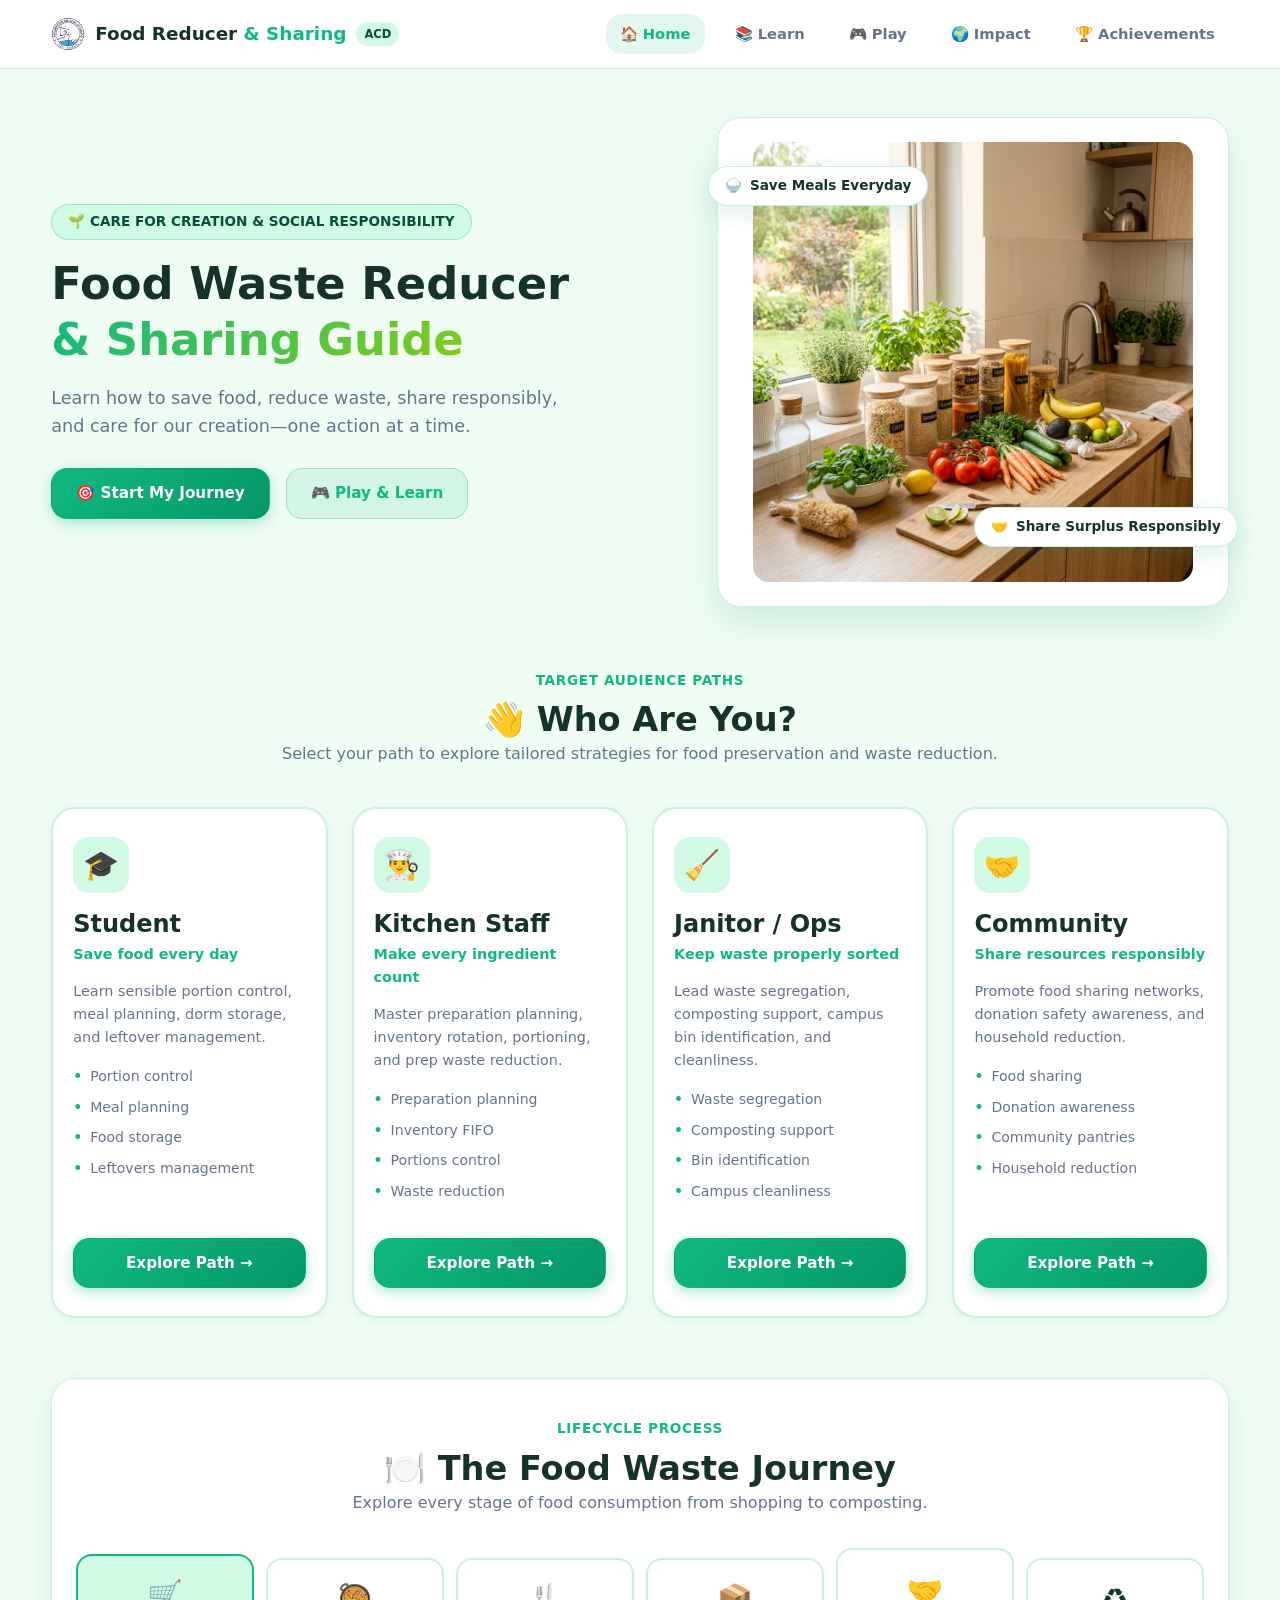
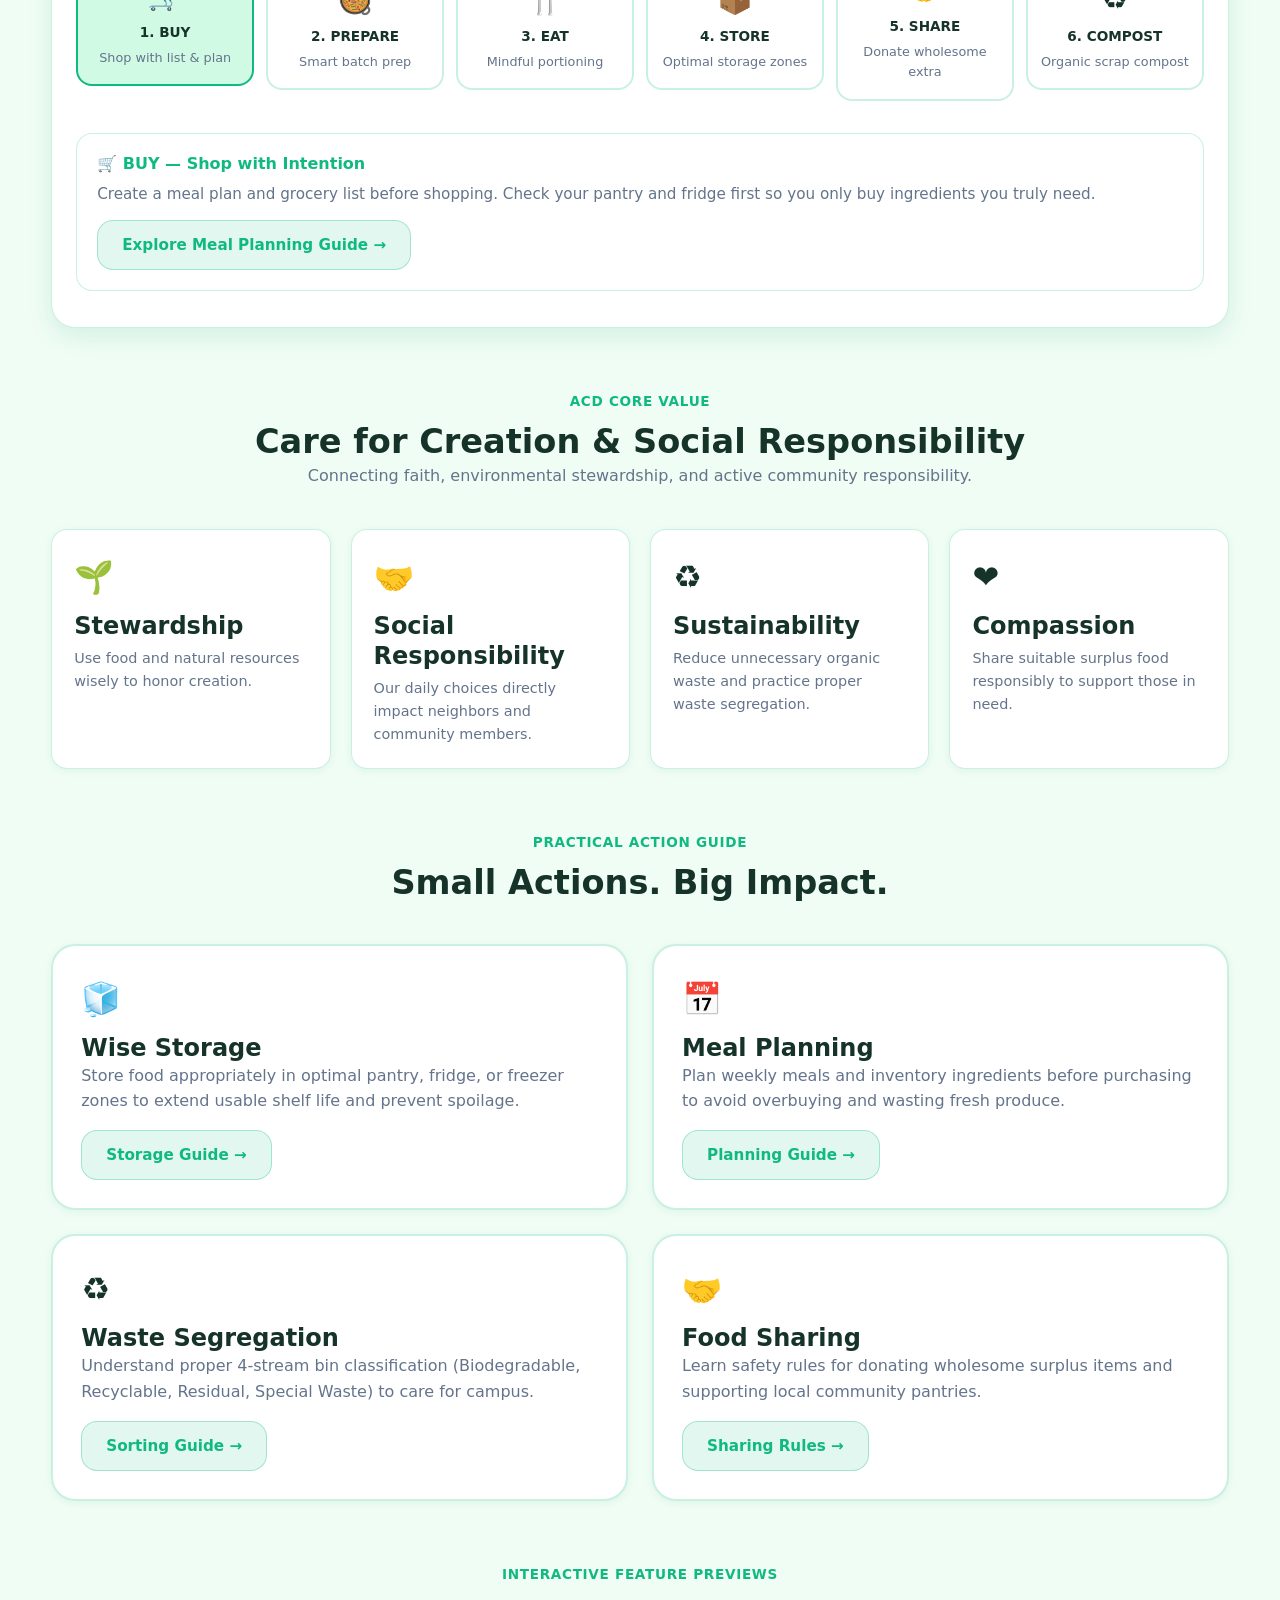
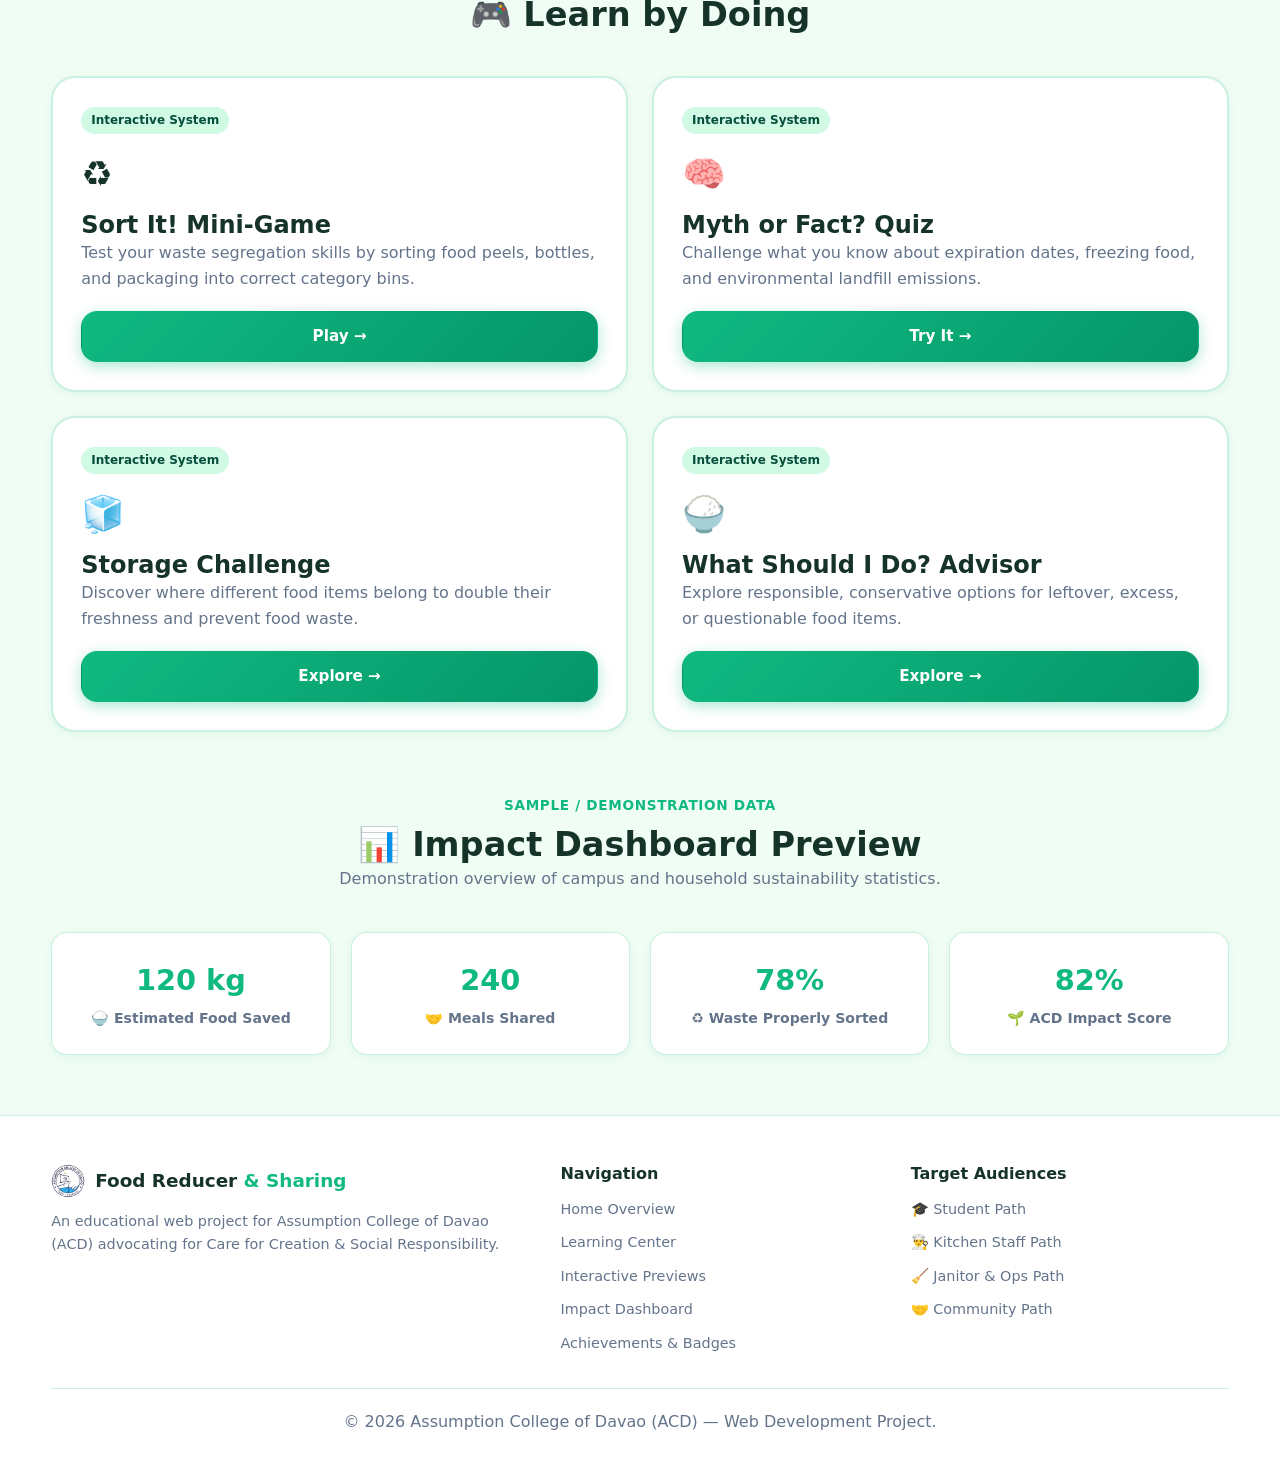
==== commit 7e73d484: "Add ACD logo acd.jfif, fix mobile menu navigation button, and implement file protocol fallback in JS" ====
--- a/index.html
+++ b/index.html
@@ -16,12 +16,12 @@
   <header class="site-header">
     <div class="container header-inner">
       <a href="index.html" class="logo-box">
-        <span style="font-size: 1.4rem;">🌱</span>
+        <img src="images/acd.jfif" alt="ACD Logo" class="logo-img" width="34" height="34">
         <span>Food Reducer <span class="logo-highlight">&amp; Sharing</span></span>
         <span class="logo-badge">ACD</span>
       </a>
 
-      <button class="hamburger-btn" id="hamburger-btn" aria-label="Toggle navigation menu">
+      <button class="hamburger-btn" id="hamburger-btn" aria-label="Toggle navigation menu" aria-expanded="false">
         ☰ Menu
       </button>
 
@@ -75,7 +75,7 @@
       <div class="role-cards-grid">
         
         <!-- Role 1: Student -->
-        <article class="role-card">
+        <article class="role-card" data-role="student">
           <div>
             <div class="role-icon-box">🎓</div>
             <h3>Student</h3>
@@ -92,7 +92,7 @@
         </article>
 
         <!-- Role 2: Kitchen Staff -->
-        <article class="role-card">
+        <article class="role-card" data-role="kitchen">
           <div>
             <div class="role-icon-box">👨‍🍳</div>
             <h3>Kitchen Staff</h3>
@@ -109,7 +109,7 @@
         </article>
 
         <!-- Role 3: Janitor -->
-        <article class="role-card">
+        <article class="role-card" data-role="janitor">
           <div>
             <div class="role-icon-box">🧹</div>
             <h3>Janitor / Ops</h3>
@@ -126,7 +126,7 @@
         </article>
 
         <!-- Role 4: Community -->
-        <article class="role-card">
+        <article class="role-card" data-role="community">
           <div>
             <div class="role-icon-box">🤝</div>
             <h3>Community</h3>
@@ -146,7 +146,7 @@
     </section>
 
     <!-- The Food Waste Journey -->
-    <section class="container" style="margin-bottom: 60px;">
+    <section class="container" id="food-journey-section" style="margin-bottom: 60px;">
       <div class="journey-container">
         <div class="section-header" style="margin-bottom: 24px;">
           <span class="section-tag">Lifecycle Process</span>
@@ -155,41 +155,47 @@
         </div>
 
         <div class="journey-steps-track">
-          <div class="journey-step-item active-step">
+          <div class="journey-step-item active-step" data-stage="buy">
             <div class="journey-step-icon">🛒</div>
             <div class="journey-step-name">1. BUY</div>
             <p style="font-size: 0.8rem; color: var(--muted); margin-top: 4px;">Shop with list &amp; plan</p>
           </div>
 
-          <div class="journey-step-item">
+          <div class="journey-step-item" data-stage="prepare">
             <div class="journey-step-icon">🥘</div>
             <div class="journey-step-name">2. PREPARE</div>
             <p style="font-size: 0.8rem; color: var(--muted); margin-top: 4px;">Smart batch prep</p>
           </div>
 
-          <div class="journey-step-item">
+          <div class="journey-step-item" data-stage="eat">
             <div class="journey-step-icon">🍴</div>
             <div class="journey-step-name">3. EAT</div>
             <p style="font-size: 0.8rem; color: var(--muted); margin-top: 4px;">Mindful portioning</p>
           </div>
 
-          <div class="journey-step-item">
+          <div class="journey-step-item" data-stage="store">
             <div class="journey-step-icon">📦</div>
             <div class="journey-step-name">4. STORE</div>
             <p style="font-size: 0.8rem; color: var(--muted); margin-top: 4px;">Optimal storage zones</p>
           </div>
 
-          <div class="journey-step-item">
+          <div class="journey-step-item" data-stage="share">
             <div class="journey-step-icon">🤝</div>
             <div class="journey-step-name">5. SHARE</div>
             <p style="font-size: 0.8rem; color: var(--muted); margin-top: 4px;">Donate wholesome extra</p>
           </div>
 
-          <div class="journey-step-item">
+          <div class="journey-step-item" data-stage="compost">
             <div class="journey-step-icon">♻️</div>
             <div class="journey-step-name">6. COMPOST</div>
             <p style="font-size: 0.8rem; color: var(--muted); margin-top: 4px;">Organic scrap compost</p>
           </div>
+        </div>
+
+        <div style="padding: 20px; background: var(--card-bg); border-radius: var(--radius-md); border: 1px solid var(--border-color);">
+          <h4 id="journey-detail-title" style="color: var(--primary);">🛒 BUY — Shop with Intention</h4>
+          <p id="journey-detail-text" style="margin: 8px 0 14px; font-size: 0.95rem;">Create a meal plan and grocery list before shopping. Check your pantry and fridge first so you only buy ingredients you truly need.</p>
+          <a href="about.html#planning" class="btn btn-secondary" id="journey-detail-cta">Explore Meal Planning Guide →</a>
         </div>
       </div>
     </section>
@@ -278,7 +284,7 @@
         
         <div class="preview-card">
           <div>
-            <span class="week4-badge">Week 4 Interactive System</span>
+            <span class="week4-badge">Interactive System</span>
             <div style="font-size: 2.2rem; margin-bottom: 8px;">♻️</div>
             <h3>Sort It! Mini-Game</h3>
             <p>Test your waste segregation skills by sorting food peels, bottles, and packaging into correct category bins.</p>
@@ -288,7 +294,7 @@
 
         <div class="preview-card">
           <div>
-            <span class="week4-badge">Week 4 Interactive System</span>
+            <span class="week4-badge">Interactive System</span>
             <div style="font-size: 2.2rem; margin-bottom: 8px;">🧠</div>
             <h3>Myth or Fact? Quiz</h3>
             <p>Challenge what you know about expiration dates, freezing food, and environmental landfill emissions.</p>
@@ -298,7 +304,7 @@
 
         <div class="preview-card">
           <div>
-            <span class="week4-badge">Week 4 Interactive System</span>
+            <span class="week4-badge">Interactive System</span>
             <div style="font-size: 2.2rem; margin-bottom: 8px;">🧊</div>
             <h3>Storage Challenge</h3>
             <p>Discover where different food items belong to double their freshness and prevent food waste.</p>
@@ -308,7 +314,7 @@
 
         <div class="preview-card">
           <div>
-            <span class="week4-badge">Week 4 Interactive System</span>
+            <span class="week4-badge">Interactive System</span>
             <div style="font-size: 2.2rem; margin-bottom: 8px;">🍚</div>
             <h3>What Should I Do? Advisor</h3>
             <p>Explore responsible, conservative options for leftover, excess, or questionable food items.</p>
@@ -381,7 +387,7 @@
       <div class="footer-grid">
         <div class="footer-brand">
           <a href="index.html" class="logo-box">
-            <span>🌱</span>
+            <img src="images/acd.jfif" alt="ACD Logo" class="logo-img" width="34" height="34">
             <span>Food Reducer <span class="logo-highlight">&amp; Sharing</span></span>
           </a>
           <p>An educational web project for Assumption College of Davao (ACD) advocating for Care for Creation &amp; Social Responsibility.</p>
@@ -410,11 +416,12 @@
       </div>
 
       <div class="footer-bottom">
-        <p>&copy; 2026 Assumption College of Davao (ACD) — Week 3 Frontend Web Development Submission.</p>
+        <p>&copy; 2026 Assumption College of Davao (ACD) — Web Development Project.</p>
       </div>
     </div>
   </footer>
 
+  <script src="js/script.js"></script>
 </body>
 
 </html>
--- a/css/style.css
+++ b/css/style.css
@@ -156,6 +156,14 @@
   font-weight: 800;
   font-size: 1.15rem;
   color: var(--text);
+}
+
+.logo-img {
+  width: 34px;
+  height: 34px;
+  object-fit: contain;
+  border-radius: 6px;
+  display: inline-block;
 }
 
 .logo-box .logo-highlight {
--- a/css/styles.css
+++ b/css/styles.css
@@ -1,110 +1,152 @@
-@import url('https://fonts.googleapis.com/css2?family=Inter:wght@400;500;600;700;800&display=swap');
-
+/* ==========================================================================
+   Food Waste Reducer & Sharing Guide — ACD Web Development (Week 3 Makeover)
+   Custom CSS Design System, Flexbox, CSS Grid & Media Queries
+   ========================================================================== */
+
+/* ==========================================================================
+   1. VARIABLES
+   ========================================================================== */
 :root {
-  --primary: #10b981;
-  --primary-dark: #047857;
-  --primary-light: #6ee7b7;
-  --accent-gradient: linear-gradient(135deg, #10b981 0%, #10b981 40%, #059669 100%);
-  --btn-gradient-hover: linear-gradient(135deg, #059669 0%, #047857 100%);
-  --glass-gradient-hover: linear-gradient(135deg, rgba(16, 185, 129, 0.9) 0%, rgba(5, 150, 105, 0.95) 100%);
-  
-  --bg-gradient: linear-gradient(135deg, #e8fcf0 0%, #f4fbf7 35%, #e0f2fe 70%, #ecfdf5 100%);
-  --header-bg: rgba(255, 255, 255, 0.85);
-  --card-bg: rgba(255, 255, 255, 0.82);
-  --card-border: 1px solid rgba(255, 255, 255, 0.9);
-  --card-shadow: 0 12px 35px -5px rgba(16, 185, 129, 0.08), 0 4px 16px -2px rgba(0, 0, 0, 0.04);
-  --card-hover-shadow: 0 22px 45px -10px rgba(16, 185, 129, 0.28), 0 8px 24px -4px rgba(0, 0, 0, 0.08);
-  --text-main: #0f172a;
-  --text-muted: #475569;
-  --border-color: #cbd5e1;
-  --border-glow: #a7f3d0;
-  --input-bg: #ffffff;
-  --toast-bg: rgba(15, 23, 42, 0.92);
-  --toast-text: #ffffff;
-  --gauge-track: #e2e8f0;
-}
-
+  --primary: #10B981;
+  --primary-dark: #059669;
+  --light-green: #D1FAE5;
+  --lime: #84CC16;
+  --yellow: #FACC15;
+  --blue: #38BDF8;
+  --coral: #FB7185;
+  --dark-green: #064E3B;
+  --background: #F0FDF4;
+  --white: #FFFFFF;
+  --text: #16332A;
+  --muted: #64748B;
+
+  --card-bg: #FFFFFF;
+  --card-bg-glass: rgba(255, 255, 255, 0.88);
+  --border-color: rgba(16, 185, 129, 0.22);
+  --border-hover: rgba(16, 185, 129, 0.55);
+
+  --shadow-sm: 0 2px 8px rgba(5, 150, 105, 0.08);
+  --shadow-md: 0 8px 24px rgba(5, 150, 105, 0.12);
+  --shadow-lg: 0 16px 36px rgba(5, 150, 105, 0.16);
+
+  --radius-sm: 8px;
+  --radius-md: 16px;
+  --radius-lg: 24px;
+  --radius-full: 9999px;
+
+  --transition-fast: 0.2s cubic-bezier(0.4, 0, 0.2, 1);
+  --transition-normal: 0.3s cubic-bezier(0.4, 0, 0.2, 1);
+}
+
+/* Dark Theme Variables */
 [data-theme="dark"] {
-  --primary: #10b981;
-  --primary-dark: #34d399;
-  --primary-light: #059669;
-  --accent-gradient: linear-gradient(135deg, #059669 0%, #10b981 50%, #34d399 100%);
-  --btn-gradient-hover: linear-gradient(135deg, #10b981 0%, #34d399 100%);
-  --glass-gradient-hover: linear-gradient(135deg, rgba(16, 185, 129, 0.85) 0%, rgba(52, 211, 153, 0.9) 100%);
-
-  --bg-gradient: linear-gradient(135deg, #060d13 0%, #0c1d2b 35%, #04241c 70%, #081621 100%);
-  --header-bg: rgba(15, 23, 42, 0.88);
-  --card-bg: rgba(15, 23, 42, 0.76);
-  --card-border: 1px solid rgba(255, 255, 255, 0.12);
-  --card-shadow: 0 14px 40px -5px rgba(0, 0, 0, 0.5), 0 4px 16px -2px rgba(16, 185, 129, 0.12);
-  --card-hover-shadow: 0 24px 50px -10px rgba(16, 185, 129, 0.35), 0 8px 24px -4px rgba(0, 0, 0, 0.4);
-  --text-main: #f8fafc;
-  --text-muted: #94a3b8;
-  --border-color: #334155;
-  --border-glow: #059669;
-  --input-bg: #1e293b;
-  --toast-bg: rgba(255, 255, 255, 0.95);
-  --toast-text: #0f172a;
-  --gauge-track: #334155;
-}
-
-html.preload,
-html.preload *,
-html.preload *::before,
-html.preload *::after {
-  -webkit-transition: none !important;
-  -moz-transition: none !important;
-  -o-transition: none !important;
-  transition: none !important;
-}
-
-* {
+  --background: #062319;
+  --card-bg: #0D3326;
+  --card-bg-glass: rgba(13, 51, 38, 0.9);
+  --text: #F1F5F9;
+  --muted: #94A3B8;
+  --border-color: rgba(16, 185, 129, 0.28);
+  --shadow-sm: 0 2px 8px rgba(0, 0, 0, 0.3);
+  --shadow-md: 0 8px 24px rgba(0, 0, 0, 0.4);
+  --shadow-lg: 0 16px 36px rgba(0, 0, 0, 0.5);
+}
+
+/* ==========================================================================
+   2. RESET
+   ========================================================================== */
+*, *::before, *::after {
   box-sizing: border-box;
   margin: 0;
   padding: 0;
 }
 
 html {
+  font-family: system-ui, -apple-system, BlinkMacSystemFont, 'Segoe UI', Roboto, Oxygen, Ubuntu, Cantarell, sans-serif;
+  font-size: 16px;
+  line-height: 1.6;
   scroll-behavior: smooth;
+  color: var(--text);
+  background-color: var(--background);
 }
 
 body {
-  font-family: 'Inter', system-ui, -apple-system, BlinkMacSystemFont, "Segoe UI", Roboto, sans-serif;
-  background: var(--bg-gradient);
-  background-attachment: fixed;
-  color: var(--text-main);
-  line-height: 1.6;
   min-height: 100vh;
-  transition: background 0.65s ease, color 0.65s ease;
-}
-
-/* Accessibility Focus States */
-:focus-visible {
+  display: flex;
+  flex-direction: column;
+  background-color: var(--background);
+  color: var(--text);
+  padding-bottom: 70px;
+}
+
+@media (min-width: 769px) {
+  body {
+    padding-bottom: 0;
+  }
+}
+
+img, svg {
+  max-width: 100%;
+  height: auto;
+  display: block;
+}
+
+/* Flexible layout container */
+.container {
+  width: min(92%, 1200px);
+  margin-inline: auto;
+}
+
+/* ==========================================================================
+   3. TYPOGRAPHY
+   ========================================================================== */
+h1, h2, h3, h4, h5, h6 {
+  color: var(--text);
+  line-height: 1.25;
+  font-weight: 800;
+}
+
+h1 { font-size: clamp(2rem, 4vw, 2.8rem); }
+h2 { font-size: clamp(1.5rem, 3vw, 2.1rem); }
+h3 { font-size: clamp(1.2rem, 2.2vw, 1.5rem); }
+
+p {
+  color: var(--muted);
+  font-size: 1rem;
+}
+
+a {
+  color: var(--primary);
+  text-decoration: none;
+  transition: color var(--transition-fast);
+}
+
+a:hover {
+  color: var(--primary-dark);
+}
+
+button:focus-visible, a:focus-visible, input:focus-visible, select:focus-visible {
   outline: 3px solid var(--primary);
   outline-offset: 3px;
-  border-radius: 6px;
-}
-
-/* Header & Navigation */
+}
+
+/* ==========================================================================
+   4. NAVIGATION (FLEXBOX)
+   ========================================================================== */
 .site-header {
   position: sticky;
   top: 0;
-  z-index: 1000;
-  background: var(--header-bg);
-  backdrop-filter: blur(18px) saturate(180%);
-  -webkit-backdrop-filter: blur(18px) saturate(180%);
-  border-bottom: 1px solid rgba(16, 185, 129, 0.25);
-  padding: 16px 28px;
-  box-shadow: 0 6px 25px rgba(0, 0, 0, 0.05);
-  transition: background 0.5s ease, border-color 0.5s ease;
+  z-index: 100;
+  background: var(--card-bg-glass);
+  backdrop-filter: blur(12px);
+  -webkit-backdrop-filter: blur(12px);
+  border-bottom: 1px solid var(--border-color);
 }
 
 .header-inner {
-  max-width: 1150px;
-  margin: 0 auto;
   display: flex;
   align-items: center;
   justify-content: space-between;
+  padding: 14px 0;
 }
 
 .logo-box {
@@ -112,1242 +154,735 @@
   align-items: center;
   gap: 10px;
   font-weight: 800;
-  font-size: 19px;
-  color: var(--primary-dark);
-  text-decoration: none;
-  transition: transform 0.3s ease;
-}
-
-.logo-box:hover {
-  transform: scale(1.03);
-}
-
-.logo-box img {
-  filter: drop-shadow(0 2px 6px rgba(16, 185, 129, 0.4));
+  font-size: 1.15rem;
+  color: var(--text);
+}
+
+.logo-img {
+  width: 34px;
+  height: 34px;
+  object-fit: contain;
+  border-radius: 6px;
+  display: inline-block;
+}
+
+.logo-box .logo-highlight {
+  color: var(--primary);
+}
+
+.logo-badge {
+  background: var(--light-green);
+  color: var(--dark-green);
+  font-size: 0.72rem;
+  padding: 3px 8px;
+  border-radius: var(--radius-full);
+  font-weight: 700;
+}
+
+[data-theme="dark"] .logo-badge {
+  background: rgba(16, 185, 129, 0.2);
+  color: #6EE7B7;
+}
+
+.nav-links {
+  display: flex;
+  align-items: center;
+  gap: 16px;
+  list-style: none;
+}
+
+.nav-links a {
+  display: inline-flex;
+  align-items: center;
+  gap: 6px;
+  padding: 8px 14px;
+  border-radius: var(--radius-md);
+  font-weight: 600;
+  font-size: 0.92rem;
+  color: var(--muted);
+  transition: all var(--transition-fast);
+}
+
+.nav-links a:hover,
+.nav-links a.active {
+  color: var(--primary);
+  background: rgba(16, 185, 129, 0.12);
+}
+
+.theme-toggle-btn {
+  background: transparent;
+  border: 1px solid var(--border-color);
+  color: var(--text);
+  padding: 8px 14px;
+  border-radius: var(--radius-full);
+  cursor: pointer;
+  font-weight: 600;
+  font-size: 0.85rem;
+  transition: all var(--transition-fast);
+}
+
+.theme-toggle-btn:hover {
+  border-color: var(--primary);
+  color: var(--primary);
 }
 
 .hamburger-btn {
   display: none;
-  background: var(--card-bg);
-  border: 1.5px solid var(--primary);
-  color: var(--primary-dark);
+  background: transparent;
+  border: 1px solid var(--border-color);
+  color: var(--text);
+  padding: 8px 14px;
+  border-radius: var(--radius-sm);
+  font-weight: 600;
+  cursor: pointer;
+}
+
+/* Mobile Bottom Fixed Nav Bar (Visual CSS Navigation) */
+.mobile-bottom-nav {
+  display: none;
+  position: fixed;
+  bottom: 0;
+  left: 0;
+  right: 0;
+  z-index: 99;
+  background: var(--card-bg-glass);
+  backdrop-filter: blur(16px);
+  -webkit-backdrop-filter: blur(16px);
+  border-top: 1px solid var(--border-color);
+  padding: 8px 12px;
+  justify-content: space-around;
+  align-items: center;
+}
+
+.mobile-nav-item {
+  display: flex;
+  flex-direction: column;
+  align-items: center;
+  gap: 2px;
+  font-size: 0.72rem;
+  font-weight: 600;
+  color: var(--muted);
+  padding: 4px 8px;
+  border-radius: var(--radius-sm);
+  transition: color var(--transition-fast);
+}
+
+.mobile-nav-item.active,
+.mobile-nav-item:hover {
+  color: var(--primary);
+}
+
+/* ==========================================================================
+   5. HERO SECTION (GRID & FLEXBOX)
+   ========================================================================== */
+.hero-section {
+  display: grid;
+  grid-template-columns: 1.1fr 0.9fr;
+  gap: 40px;
+  align-items: center;
+  padding: 48px 0 60px;
+}
+
+.hero-content {
+  display: flex;
+  flex-direction: column;
+  align-items: flex-start;
+}
+
+.acd-badge {
+  display: inline-flex;
+  align-items: center;
+  gap: 8px;
+  background: var(--light-green);
+  color: var(--dark-green);
+  padding: 6px 16px;
+  border-radius: var(--radius-full);
+  font-weight: 700;
+  font-size: 0.85rem;
+  border: 1px solid rgba(16, 185, 129, 0.3);
+  margin-bottom: 16px;
+}
+
+[data-theme="dark"] .acd-badge {
+  background: rgba(16, 185, 129, 0.2);
+  color: #6EE7B7;
+}
+
+.hero-content h1 span.highlight {
+  background: linear-gradient(135deg, #10B981, #84CC16);
+  -webkit-background-clip: text;
+  -webkit-text-fill-color: transparent;
+}
+
+.hero-content p {
+  font-size: 1.1rem;
+  margin: 16px 0 28px;
+  max-width: 520px;
+}
+
+.hero-actions {
+  display: flex;
+  flex-wrap: wrap;
+  gap: 16px;
+}
+
+.hero-graphic-box {
+  position: relative;
+  background: var(--card-bg);
+  border: 1px solid var(--border-color);
+  border-radius: var(--radius-lg);
+  padding: 24px;
+  box-shadow: var(--shadow-lg);
+  display: flex;
+  align-items: center;
+  justify-content: center;
+  min-height: 320px;
+}
+
+.hero-illustration {
+  width: 100%;
+  max-width: 440px;
+  height: auto;
+  border-radius: var(--radius-md);
+  object-fit: cover;
+}
+
+/* Floating Eco Pill CSS Animations */
+.floating-eco-pill {
+  position: absolute;
+  background: var(--card-bg);
+  border: 1px solid var(--border-color);
   padding: 8px 16px;
-  font-size: 14px;
-  font-weight: 700;
-  border-radius: 8px;
-  cursor: pointer;
-  backdrop-filter: blur(10px);
-  -webkit-backdrop-filter: blur(10px);
-  transition: all 0.35s ease;
-}
-
-.hamburger-btn:hover {
-  background: var(--accent-gradient);
-  color: #ffffff;
-  transform: translateY(-2px);
-  box-shadow: 0 6px 18px rgba(16, 185, 129, 0.4);
-}
-
-.nav-links {
-  display: flex;
-  list-style: none;
-  gap: 20px;
-  align-items: center;
-}
-
-.nav-links a {
-  position: relative;
-  text-decoration: none;
-  color: var(--text-main);
-  font-size: 15px;
+  border-radius: var(--radius-full);
+  box-shadow: var(--shadow-md);
   font-weight: 600;
-  padding: 8px 12px;
-  transition: color 0.3s ease;
-}
-
-.nav-links a::after {
-  content: '';
-  position: absolute;
-  bottom: 0;
-  left: 50%;
-  width: 0;
-  height: 3px;
-  background: var(--accent-gradient);
-  border-radius: 3px;
-  transition: all 0.3s cubic-bezier(0.4, 0, 0.2, 1);
-  transform: translateX(-50%);
-}
-
-.nav-links a:hover {
-  color: var(--primary);
-}
-
-.nav-links a:hover::after,
-.nav-links a.active::after {
-  width: 80%;
-}
-
-.nav-links a.active {
-  color: var(--primary-dark);
-  font-weight: 700;
-}
-
-/* Theme Toggle Button */
-.theme-toggle-btn {
-  position: relative;
-  background: rgba(255, 255, 255, 0.65);
-  border: 1px solid rgba(16, 185, 129, 0.35);
-  backdrop-filter: blur(12px);
-  -webkit-backdrop-filter: blur(12px);
-  color: var(--text-main);
-  padding: 8px 16px;
-  border-radius: 20px;
-  font-size: 13px;
-  font-weight: 700;
-  cursor: pointer;
-  display: inline-flex;
-  align-items: center;
-  justify-content: center;
-  min-width: 96px;
-  height: 38px;
-  overflow: hidden;
-  box-shadow: 0 4px 12px rgba(0, 0, 0, 0.05);
-  transition: all 0.3s ease;
-}
-
-[data-theme="dark"] .theme-toggle-btn {
-  background: rgba(15, 23, 42, 0.7);
-  border: 1px solid rgba(255, 255, 255, 0.2);
-  color: #f8fafc;
-}
-
-.theme-toggle-btn:hover {
-  background: var(--accent-gradient) !important;
-  color: #ffffff !important;
-  border-color: transparent !important;
-  transform: translateY(-2px) scale(1.03);
-  box-shadow: 0 10px 25px -4px rgba(16, 185, 129, 0.5);
-}
-
-.theme-toggle-icon {
-  display: inline-flex;
-  align-items: center;
-  gap: 6px;
-  transition: transform 0.55s cubic-bezier(0.34, 1.56, 0.64, 1), opacity 0.45s ease;
-  white-space: nowrap;
-}
-
-.sun-icon, .moon-icon {
-  display: inline-flex !important;
-}
-
-[data-theme="light"] .sun-icon {
-  opacity: 1;
-  transform: rotate(0deg) scale(1);
-  position: relative;
-}
-
-[data-theme="light"] .moon-icon {
-  opacity: 0;
-  transform: rotate(-120deg) scale(0.4);
-  position: absolute;
-  pointer-events: none;
-}
-
-[data-theme="dark"] .sun-icon {
-  opacity: 0;
-  transform: rotate(120deg) scale(0.4);
-  position: absolute;
-  pointer-events: none;
-}
-
-[data-theme="dark"] .moon-icon {
-  opacity: 1;
-  transform: rotate(0deg) scale(1);
-  position: relative;
-}
-
-/* Button Component System */
+  font-size: 0.85rem;
+  display: flex;
+  align-items: center;
+  gap: 8px;
+  animation: floatPill 4s ease-in-out infinite;
+}
+
+.pill-1 { top: 10%; left: -10px; animation-delay: 0s; }
+.pill-2 { bottom: 12%; right: -10px; animation-delay: 2s; }
+
+@keyframes floatPill {
+  0%, 100% { transform: translateY(0px); }
+  50% { transform: translateY(-8px); }
+}
+
+/* ==========================================================================
+   6. BUTTONS
+   ========================================================================== */
 .btn {
-  position: relative;
   display: inline-flex;
   align-items: center;
   justify-content: center;
   gap: 8px;
-  padding: 12px 26px;
-  font-size: 15px;
+  padding: 12px 24px;
+  border-radius: var(--radius-md);
   font-weight: 700;
-  text-decoration: none;
-  border-radius: 12px;
+  font-size: 0.95rem;
   cursor: pointer;
-  border: 1px solid rgba(255, 255, 255, 0.4);
-  outline: none;
-  backdrop-filter: blur(14px) saturate(180%);
-  -webkit-backdrop-filter: blur(14px) saturate(180%);
-  transition: all 0.35s cubic-bezier(0.4, 0, 0.2, 1);
-  overflow: hidden;
-  box-shadow: 0 4px 15px rgba(0, 0, 0, 0.05);
-}
-
-.btn::before {
-  content: '';
-  position: absolute;
-  top: 0;
-  left: -100%;
-  width: 100%;
-  height: 100%;
-  background: linear-gradient(90deg, transparent, rgba(255, 255, 255, 0.4), transparent);
-  transition: left 0.6s ease;
-}
-
-.btn:hover::before {
-  left: 100%;
+  border: 1px solid transparent;
+  transition: transform 0.25s ease, box-shadow 0.25s ease, background 0.25s ease;
+  text-align: center;
 }
 
 .btn-primary {
-  background: var(--accent-gradient);
-  color: #ffffff;
-  border: 1px solid rgba(255, 255, 255, 0.3);
-  box-shadow: 0 6px 20px rgba(16, 185, 129, 0.35), inset 0 1px 1px rgba(255, 255, 255, 0.4);
-}
-
-.btn-primary:hover,
-.header-cta:hover {
-  background: var(--glass-gradient-hover) !important;
-  color: #ffffff !important;
-  transform: translateY(-3px) scale(1.02) !important;
-  box-shadow: 0 14px 35px -5px rgba(16, 185, 129, 0.55), 0 0 20px rgba(16, 185, 129, 0.3) !important;
-  border-color: rgba(255, 255, 255, 0.8) !important;
-}
-
-.btn-primary:active,
-.header-cta:active {
-  transform: translateY(-1px) scale(0.98) !important;
-  box-shadow: 0 4px 12px rgba(16, 185, 129, 0.3) !important;
+  background: linear-gradient(135deg, #10B981, #059669);
+  color: #FFFFFF;
+  box-shadow: 0 4px 14px rgba(16, 185, 129, 0.35);
+}
+
+.btn-primary:hover {
+  background: linear-gradient(135deg, #059669, #047857);
+  box-shadow: 0 6px 20px rgba(16, 185, 129, 0.45);
+  transform: translateY(-3px);
+  color: #FFFFFF;
 }
 
 .btn-secondary {
-  background: rgba(255, 255, 255, 0.7);
+  background: rgba(16, 185, 129, 0.12);
+  color: var(--primary);
+  border-color: rgba(16, 185, 129, 0.3);
+}
+
+.btn-secondary:hover {
+  background: rgba(16, 185, 129, 0.22);
+  transform: translateY(-3px);
   color: var(--primary-dark);
-  border: 1.5px solid var(--primary);
-  backdrop-filter: blur(12px);
-  -webkit-backdrop-filter: blur(12px);
-  box-shadow: 0 4px 14px rgba(0, 0, 0, 0.04);
-}
-
-[data-theme="dark"] .btn-secondary {
-  background: rgba(15, 23, 42, 0.65);
-  color: #34d399;
-  border: 1.5px solid #059669;
-}
-
-.btn-secondary:hover {
-  background: var(--accent-gradient) !important;
-  color: #ffffff !important;
-  border-color: rgba(255, 255, 255, 0.7) !important;
-  transform: translateY(-3px) scale(1.02);
-  box-shadow: 0 14px 35px -5px rgba(16, 185, 129, 0.45);
-}
-
-.btn-secondary:active {
-  transform: translateY(-1px) scale(0.98);
-}
-
-.header-cta {
-  background: var(--accent-gradient) !important;
-  color: #ffffff !important;
-  border-radius: 10px;
-  padding: 10px 22px !important;
-  box-shadow: 0 4px 16px rgba(16, 185, 129, 0.35);
-  border: 1px solid rgba(255, 255, 255, 0.4) !important;
-  transition: all 0.35s cubic-bezier(0.4, 0, 0.2, 1) !important;
-}
-
-/* Layout Container */
-main {
-  max-width: 1150px;
-  margin: 40px auto;
-  padding: 0 24px;
-}
-
-/* Section Tag / Badge */
+}
+
+.btn-outline {
+  background: transparent;
+  border-color: var(--border-color);
+  color: var(--text);
+}
+
+.btn-outline:hover {
+  border-color: var(--primary);
+  color: var(--primary);
+}
+
+/* ==========================================================================
+   7. CARDS (GENERAL GRID & FLEXBOX)
+   ========================================================================== */
+.card {
+  background: var(--card-bg);
+  border: 2px solid var(--border-color);
+  border-radius: var(--radius-lg);
+  padding: 28px;
+  box-shadow: var(--shadow-sm);
+  transition: transform 0.25s ease, box-shadow 0.25s ease, border-color 0.25s ease;
+}
+
+.card:hover {
+  transform: translateY(-6px);
+  box-shadow: var(--shadow-lg);
+  border-color: var(--primary);
+}
+
+.section-header {
+  text-align: center;
+  margin-bottom: 40px;
+}
+
 .section-tag {
-  display: inline-flex;
-  align-items: center;
-  gap: 6px;
-  background: rgba(16, 185, 129, 0.15);
-  color: var(--primary-dark);
-  border: 1px solid var(--border-glow);
-  font-size: 12px;
+  display: inline-block;
+  color: var(--primary);
   font-weight: 700;
+  font-size: 0.85rem;
   text-transform: uppercase;
-  letter-spacing: 1px;
-  padding: 4px 14px;
-  border-radius: 20px;
-  margin-bottom: 12px;
-}
-
-/* Hero Section */
-.hero-section {
-  display: flex;
-  gap: 40px;
-  align-items: center;
-  margin-bottom: 50px;
-  background: var(--card-bg);
-  backdrop-filter: blur(16px) saturate(180%);
-  -webkit-backdrop-filter: blur(16px) saturate(180%);
-  padding: 48px;
-  border: var(--card-border);
-  border-radius: 24px;
-  box-shadow: var(--card-shadow);
-  transition: all 0.4s ease;
-}
-
-.hero-section:hover {
-  box-shadow: var(--card-hover-shadow);
-  border-color: var(--border-glow);
-}
-
-.hero-content {
-  flex: 1.2;
-}
-
-.hero-content h1 {
-  font-size: 40px;
-  font-weight: 800;
-  line-height: 1.2;
-  margin: 16px 0;
-  background: linear-gradient(135deg, var(--text-main) 0%, var(--primary) 100%);
-  -webkit-background-clip: text;
-  background-clip: text;
-  -webkit-text-fill-color: transparent;
-}
-
-.hero-content p {
-  color: var(--text-muted);
-  font-size: 16px;
-  margin-bottom: 28px;
-}
-
-.hero-actions {
-  display: flex;
-  gap: 16px;
-  flex-wrap: wrap;
-}
-
-.hero-image-col {
-  flex: 1;
-  display: flex;
-  justify-content: center;
-}
-
-.glass-frame {
-  max-width: 100%;
-  height: auto;
-  border-radius: 18px;
-  border: var(--card-border);
-  box-shadow: 0 12px 30px rgba(0, 0, 0, 0.08), inset 0 1px 2px rgba(255, 255, 255, 0.8);
-  transition: transform 0.4s ease, box-shadow 0.4s ease;
-}
-
-.hero-image-col img:hover,
-.glass-frame:hover {
-  transform: translateY(-6px) scale(1.02);
-  box-shadow: 0 20px 40px rgba(16, 185, 129, 0.3);
-}
-
-/* Features Section */
-.features-section {
-  margin-bottom: 50px;
-}
-
-.features-section h2 {
-  font-size: 28px;
-  font-weight: 800;
-  margin: 10px 0 30px;
-  color: var(--text-main);
-}
-
-.card-grid {
+  letter-spacing: 0.05em;
+  margin-bottom: 8px;
+}
+
+/* ==========================================================================
+   8. AUDIENCE / ROLE CARDS (GRID)
+   ========================================================================== */
+.role-cards-grid {
   display: grid;
-  grid-template-columns: repeat(auto-fit, minmax(320px, 1fr));
-  gap: 28px;
-}
-
-.feature-card, .storage-card, .glass-card {
-  background: var(--card-bg);
-  backdrop-filter: blur(14px) saturate(180%);
-  -webkit-backdrop-filter: blur(14px) saturate(180%);
-  border: var(--card-border);
-  padding: 26px;
-  border-radius: 20px;
-  box-shadow: var(--card-shadow);
+  grid-template-columns: repeat(4, 1fr);
+  gap: 24px;
+}
+
+.role-card {
+  background: var(--card-bg);
+  border: 2px solid var(--border-color);
+  border-radius: var(--radius-lg);
+  padding: 28px 20px;
   display: flex;
   flex-direction: column;
   justify-content: space-between;
-  transition: all 0.35s cubic-bezier(0.4, 0, 0.2, 1);
-}
-
-.feature-card:hover, .storage-card:hover, .glass-card:hover {
-  transform: translateY(-8px);
-  box-shadow: var(--card-hover-shadow);
-  border-color: var(--border-glow);
-}
-
-.card-image-wrap {
-  width: 100%;
-  height: 190px;
-  border-radius: 14px;
-  overflow: hidden;
-  margin-bottom: 18px;
-  border: var(--card-border);
-  box-shadow: 0 6px 16px rgba(0, 0, 0, 0.06);
-}
-
-.card-feature-img {
-  width: 100%;
-  height: 100%;
-  object-fit: cover;
-  transition: transform 0.4s ease;
-}
-
-.feature-card:hover .card-feature-img {
-  transform: scale(1.08);
-}
-
-.feature-card h3 {
-  font-size: 21px;
+  box-shadow: var(--shadow-sm);
+  transition: transform 0.25s ease, box-shadow 0.25s ease, border-color 0.25s ease;
+}
+
+.role-card:hover {
+  transform: translateY(-6px);
+  box-shadow: var(--shadow-lg);
+  border-color: var(--primary);
+}
+
+.role-icon-box {
+  width: 56px;
+  height: 56px;
+  border-radius: var(--radius-md);
+  background: var(--light-green);
+  color: var(--dark-green);
+  display: flex;
+  align-items: center;
+  justify-content: center;
+  font-size: 1.8rem;
+  margin-bottom: 16px;
+}
+
+[data-theme="dark"] .role-icon-box {
+  background: rgba(16, 185, 129, 0.2);
+  color: #6EE7B7;
+}
+
+.role-subtitle {
+  font-size: 0.9rem;
+  color: var(--primary);
   font-weight: 700;
-  margin-bottom: 12px;
-  color: var(--text-main);
-}
-
-.feature-card p {
-  color: var(--text-muted);
-  font-size: 15px;
+  margin: 4px 0 14px;
+}
+
+.role-activities {
+  list-style: none;
   margin-bottom: 20px;
-}
-
-.icon-placeholder {
-  font-size: 20px;
+  display: flex;
+  flex-direction: column;
+  gap: 8px;
+}
+
+.role-activities li {
+  font-size: 0.88rem;
+  color: var(--muted);
+  display: flex;
+  align-items: center;
+  gap: 8px;
+}
+
+.role-activities li::before {
+  content: "•";
+  color: var(--primary);
+  font-weight: bold;
+}
+
+/* ==========================================================================
+   9. FOOD WASTE JOURNEY (FLEXBOX & GRID)
+   ========================================================================== */
+.journey-container {
+  background: var(--card-bg);
+  border: 1px solid var(--border-color);
+  border-radius: var(--radius-lg);
+  padding: 36px 24px;
+  box-shadow: var(--shadow-md);
+}
+
+.journey-steps-track {
+  display: flex;
+  align-items: center;
+  justify-content: space-between;
+  gap: 12px;
+  margin: 32px 0;
+}
+
+.journey-step-item {
+  flex: 1;
+  background: var(--card-bg);
+  border: 2px solid var(--border-color);
+  border-radius: var(--radius-md);
+  padding: 16px 10px;
+  text-align: center;
+  transition: transform 0.25s ease, border-color 0.25s ease;
+}
+
+.journey-step-item:hover,
+.journey-step-item.active-step {
+  border-color: var(--primary);
+  background: var(--light-green);
+  transform: translateY(-4px);
+}
+
+[data-theme="dark"] .journey-step-item.active-step {
+  background: rgba(16, 185, 129, 0.25);
+}
+
+.journey-step-icon {
+  font-size: 1.8rem;
+  margin-bottom: 4px;
+}
+
+.journey-step-name {
+  font-size: 0.85rem;
   font-weight: 800;
-  color: var(--primary);
-  background: rgba(16, 185, 129, 0.15);
-  width: 48px;
-  height: 48px;
-  display: flex;
-  align-items: center;
-  justify-content: center;
-  border-radius: 12px;
-  margin-bottom: 16px;
-  transition: transform 0.3s ease, background 0.3s ease, color 0.3s ease;
-}
-
-.feature-card:hover .icon-placeholder {
-  transform: scale(1.1) rotate(4deg);
-  background: var(--primary);
-  color: #ffffff;
-}
-
-/* Metrics Section */
-.metrics-bar, .glass-bar {
-  background: var(--card-bg);
-  backdrop-filter: blur(16px);
-  -webkit-backdrop-filter: blur(16px);
-  border: var(--card-border);
-  padding: 36px;
-  border-radius: 22px;
-  box-shadow: var(--card-shadow);
-  margin-bottom: 50px;
-  transition: all 0.3s ease;
-}
-
-.metrics-bar:hover {
-  box-shadow: var(--card-hover-shadow);
-}
-
-.metrics-grid {
+}
+
+/* ==========================================================================
+   10. ACD PRINCIPLES (GRID)
+   ========================================================================== */
+.acd-grid {
   display: grid;
-  grid-template-columns: repeat(auto-fit, minmax(220px, 1fr));
-  gap: 24px;
-}
-
-.metric-item {
-  background: rgba(255, 255, 255, 0.55);
-  backdrop-filter: blur(8px);
-  padding: 24px 20px;
-  border-radius: 16px;
-  border: var(--card-border);
-  text-align: center;
-  transition: all 0.3s ease;
-}
-
-[data-theme="dark"] .metric-item {
-  background: rgba(15, 23, 42, 0.55);
-}
-
-.metric-item:hover {
-  transform: translateY(-5px);
-  border-color: var(--primary);
-  box-shadow: 0 10px 25px rgba(16, 185, 129, 0.2);
-}
-
-.metric-number {
-  font-size: 34px;
-  font-weight: 800;
-  background: var(--accent-gradient);
-  -webkit-background-clip: text;
-  background-clip: text;
-  -webkit-text-fill-color: transparent;
-  margin-bottom: 4px;
-}
-
-.metric-label {
-  font-size: 14px;
-  font-weight: 600;
-  color: var(--text-muted);
-}
-
-/* Content Layout & Educational Guide */
-.content-layout {
-  display: flex;
-  gap: 36px;
-}
-
-.toc-sidebar, .glass-panel {
-  width: 280px;
-  flex-shrink: 0;
-  background: var(--card-bg);
-  backdrop-filter: blur(16px);
-  -webkit-backdrop-filter: blur(16px);
-  padding: 24px;
-  border: var(--card-border);
-  border-radius: 20px;
-  box-shadow: var(--card-shadow);
-  height: fit-content;
-  position: sticky;
-  top: 100px;
-}
-
-.toc-sidebar h3 {
-  font-size: 18px;
-  font-weight: 700;
-  margin-bottom: 16px;
-  color: var(--primary-dark);
-}
-
-.toc-list {
-  list-style: none;
-}
-
-.toc-list li {
-  margin-bottom: 10px;
-}
-
-.toc-list a {
-  text-decoration: none;
-  color: var(--text-muted);
-  font-size: 14.5px;
-  font-weight: 600;
-  display: block;
-  padding: 10px 14px;
-  border-radius: 10px;
-  transition: all 0.3s ease;
-}
-
-.toc-list a:hover, .toc-list a.active {
-  background: rgba(16, 185, 129, 0.18);
-  color: var(--primary-dark);
-  font-weight: 700;
-  transform: translateX(4px);
-}
-
-.toc-action {
+  grid-template-columns: repeat(4, 1fr);
+  gap: 20px;
   margin-top: 24px;
-  padding-top: 18px;
-  border-top: 1px solid var(--border-color);
-}
-
-.toc-action .btn {
-  width: 100%;
-}
-
-.article-body, .glass-article {
-  flex: 1;
-  background: var(--card-bg);
-  backdrop-filter: blur(16px);
-  -webkit-backdrop-filter: blur(16px);
-  padding: 42px;
-  border: var(--card-border);
-  border-radius: 24px;
-  box-shadow: var(--card-shadow);
-}
-
-.article-body h1 {
-  font-size: 34px;
-  font-weight: 800;
-  margin: 12px 0 16px;
-  background: linear-gradient(135deg, var(--text-main) 0%, var(--primary) 100%);
-  -webkit-background-clip: text;
-  background-clip: text;
-  -webkit-text-fill-color: transparent;
-}
-
-.article-meta {
-  font-size: 14px;
-  color: var(--text-muted);
-  margin-bottom: 28px;
-  padding-bottom: 16px;
-  border-bottom: 1px solid var(--border-color);
-  display: flex;
-  flex-wrap: wrap;
-  gap: 16px;
-}
-
-.article-figure {
-  margin: 28px 0;
-  text-align: center;
-}
-
-.article-figure img {
-  max-width: 100%;
-  height: auto;
-  border-radius: 16px;
-}
-
-.article-figure figcaption {
-  margin-top: 10px;
-  font-size: 13.5px;
-  color: var(--text-muted);
-  font-style: italic;
-}
-
-.callout-box, .glass-callout {
-  background: rgba(16, 185, 129, 0.12);
-  border-left: 5px solid var(--primary);
-  backdrop-filter: blur(10px);
-  padding: 20px;
-  margin: 28px 0;
-  border-radius: 12px;
-  box-shadow: 0 4px 15px rgba(16, 185, 129, 0.1);
-  font-size: 16px;
-}
-
-/* Tabs System for Storage Guide */
-.tab-navigation {
-  display: flex;
-  gap: 10px;
-  margin: 20px 0;
-  flex-wrap: wrap;
-}
-
-.tab-btn {
-  background: var(--input-bg);
-  border: 1.5px solid var(--border-color);
-  color: var(--text-main);
-  padding: 10px 18px;
-  font-size: 14px;
-  font-weight: 700;
-  border-radius: 10px;
-  cursor: pointer;
-  transition: all 0.3s ease;
-}
-
-.tab-btn:hover {
-  border-color: var(--primary);
-  color: var(--primary);
-}
-
-.tab-btn.active {
-  background: var(--accent-gradient);
-  color: #ffffff;
-  border-color: transparent;
-  box-shadow: 0 4px 14px rgba(16, 185, 129, 0.35);
-}
-
-.tab-content-panel {
-  display: none;
-  animation: fadeIn 0.4s ease;
-}
-
-.tab-content-panel.active {
-  display: block;
-}
-
-@keyframes fadeIn {
-  from { opacity: 0; transform: translateY(6px); }
-  to { opacity: 1; transform: translateY(0); }
-}
-
-/* Accordion Component */
-.accordion-group {
-  margin: 20px 0;
-}
-
-.accordion-item {
-  background: var(--input-bg);
-  border: 1.5px solid var(--border-color);
-  border-radius: 14px;
-  margin-bottom: 12px;
-  overflow: hidden;
-  transition: border-color 0.3s ease;
-}
-
-.accordion-item:hover {
-  border-color: var(--primary);
-}
-
-.accordion-header {
-  width: 100%;
-  padding: 16px 20px;
-  background: transparent;
-  border: none;
-  text-align: left;
-  font-size: 16px;
-  font-weight: 700;
-  color: var(--text-main);
-  cursor: pointer;
-  display: flex;
-  justify-content: space-between;
-  align-items: center;
-}
-
-.accordion-icon {
-  font-size: 18px;
-  transition: transform 0.3s ease;
-}
-
-.accordion-item.active .accordion-icon {
-  transform: rotate(180deg);
-}
-
-.accordion-body {
-  max-height: 0;
-  overflow: hidden;
-  transition: max-height 0.4s cubic-bezier(0, 1, 0, 1), padding 0.3s ease;
-  padding: 0 20px;
-  color: var(--text-muted);
-  font-size: 15px;
-}
-
-.accordion-item.active .accordion-body {
-  max-height: 500px;
-  padding: 0 20px 18px 20px;
-  transition: max-height 0.4s ease-in-out;
-}
-
-/* Community Sharing Cards */
-.sharing-grid {
-  display: grid;
-  grid-template-columns: repeat(auto-fit, minmax(240px, 1fr));
-  gap: 20px;
-  margin-top: 20px;
-}
-
-.sharing-card {
-  background: var(--input-bg);
-  border: 1.5px solid var(--border-color);
-  border-radius: 14px;
-  padding: 20px;
-  transition: transform 0.3s ease, border-color 0.3s ease;
-}
-
-.sharing-card:hover {
+}
+
+.acd-card {
+  background: var(--card-bg);
+  border: 1px solid var(--border-color);
+  border-radius: var(--radius-md);
+  padding: 22px;
+  box-shadow: var(--shadow-sm);
+  transition: transform 0.25s ease, border-color 0.25s ease;
+}
+
+.acd-card:hover {
   transform: translateY(-4px);
   border-color: var(--primary);
 }
 
-.sharing-card h4 {
-  font-size: 17px;
+/* ==========================================================================
+   11. CORE ACTIONS (GRID)
+   ========================================================================== */
+.actions-grid {
+  display: grid;
+  grid-template-columns: repeat(2, 1fr);
+  gap: 24px;
+}
+
+/* ==========================================================================
+   12. LEARN BY DOING PREVIEWS (GRID)
+   ========================================================================== */
+.previews-grid {
+  display: grid;
+  grid-template-columns: repeat(2, 1fr);
+  gap: 24px;
+}
+
+.preview-card {
+  background: var(--card-bg);
+  border: 2px solid var(--border-color);
+  border-radius: var(--radius-lg);
+  padding: 28px;
+  box-shadow: var(--shadow-sm);
+  display: flex;
+  flex-direction: column;
+  justify-content: space-between;
+  transition: transform 0.25s ease, border-color 0.25s ease;
+}
+
+.preview-card:hover {
+  transform: translateY(-4px);
+  border-color: var(--primary);
+}
+
+.week4-badge {
+  display: inline-block;
+  background: var(--light-green);
+  color: var(--dark-green);
+  font-size: 0.75rem;
   font-weight: 700;
-  color: var(--primary-dark);
-  margin-bottom: 8px;
-}
-
-/* Quiz / Impact Calculator System */
-.quiz-stepper {
-  max-width: 1150px;
-  margin: 30px auto 20px;
-  padding: 0 24px;
-}
-
-.stepper-header {
-  display: flex;
-  justify-content: space-between;
-  font-size: 15px;
-  font-weight: 700;
-  margin-bottom: 10px;
-}
-
-.stepper-percentage {
-  color: var(--primary);
-}
-
+  padding: 4px 10px;
+  border-radius: var(--radius-full);
+  margin-bottom: 12px;
+}
+
+/* ==========================================================================
+   13. IMPACT DASHBOARD (GRID)
+   ========================================================================== */
+.impact-stats-grid {
+  display: grid;
+  grid-template-columns: repeat(4, 1fr);
+  gap: 20px;
+}
+
+.stat-card {
+  background: var(--card-bg);
+  border: 1px solid var(--border-color);
+  border-radius: var(--radius-md);
+  padding: 24px;
+  text-align: center;
+  box-shadow: var(--shadow-sm);
+}
+
+.stat-val {
+  font-size: 1.8rem;
+  font-weight: 800;
+  color: var(--primary);
+}
+
+.stat-label {
+  font-size: 0.88rem;
+  color: var(--muted);
+  font-weight: 600;
+  margin-top: 4px;
+}
+
+/* ==========================================================================
+   14. ACHIEVEMENTS & BADGES (GRID)
+   ========================================================================== */
+.badges-grid {
+  display: grid;
+  grid-template-columns: repeat(3, 1fr);
+  gap: 20px;
+  margin-top: 24px;
+}
+
+.badge-card {
+  background: var(--card-bg);
+  border: 2px solid var(--border-color);
+  border-radius: var(--radius-md);
+  padding: 24px;
+  text-align: center;
+  transition: transform 0.25s ease, opacity 0.25s ease;
+}
+
+.badge-card.unlocked {
+  border-color: var(--primary);
+  box-shadow: var(--shadow-sm);
+}
+
+.badge-card.locked {
+  opacity: 0.6;
+  filter: grayscale(80%);
+}
+
+.badge-card:hover {
+  transform: translateY(-4px);
+}
+
+/* Progress bar styling */
 .progress-bar-track {
-  width: 100%;
-  height: 10px;
-  background-color: var(--border-color);
-  border-radius: 6px;
+  background: rgba(16, 185, 129, 0.15);
+  border-radius: var(--radius-full);
+  height: 16px;
   overflow: hidden;
+  margin: 14px 0;
 }
 
 .progress-bar-fill {
-  width: 25%;
+  background: linear-gradient(90deg, #10B981, #84CC16);
   height: 100%;
-  background: var(--accent-gradient);
-  border-radius: 6px;
-  transition: width 0.5s ease;
-}
-
-.quiz-layout {
+  border-radius: var(--radius-full);
+}
+
+/* ==========================================================================
+   15. FOOTER (GRID & FLEXBOX)
+   ========================================================================== */
+.site-footer {
+  background: var(--card-bg);
+  border-top: 1px solid var(--border-color);
+  padding: 48px 0 24px;
+  margin-top: auto;
+}
+
+.footer-grid {
   display: grid;
-  grid-template-columns: 1.1fr 1fr;
-  gap: 36px;
-}
-
-.quiz-card {
-  background: var(--card-bg);
-  backdrop-filter: blur(16px);
-  -webkit-backdrop-filter: blur(16px);
-  padding: 38px;
-  border: var(--card-border);
-  border-radius: 24px;
-  box-shadow: var(--card-shadow);
-  transition: all 0.3s ease;
-}
-
-.quiz-card:hover {
-  box-shadow: var(--card-hover-shadow);
-}
-
-.quiz-card h2, .quiz-card h3 {
-  font-size: 24px;
-  font-weight: 800;
-  margin: 12px 0 16px;
-}
-
-.form-group {
-  margin-bottom: 24px;
-}
-
-.form-group label, .form-group legend {
-  font-weight: 700;
-  font-size: 15px;
+  grid-template-columns: 1.5fr 1fr 1fr;
+  gap: 32px;
+  margin-bottom: 32px;
+}
+
+.footer-brand p {
+  margin-top: 12px;
+  font-size: 0.9rem;
+}
+
+.footer-links h4 {
   margin-bottom: 12px;
-  display: block;
-}
-
-.radio-group-grid {
-  display: grid;
-  grid-template-columns: repeat(auto-fit, minmax(140px, 1fr));
-  gap: 12px;
-}
-
-.radio-card-option {
-  position: relative;
-  display: flex;
-  flex-direction: column;
-  align-items: center;
-  justify-content: center;
-  gap: 6px;
-  padding: 14px 10px;
-  background: var(--input-bg);
-  border: 2px solid var(--border-color);
-  border-radius: 14px;
-  cursor: pointer;
-  text-align: center;
-  transition: all 0.3s ease;
-}
-
-.radio-card-option input[type="radio"] {
-  position: absolute;
-  opacity: 0;
-  pointer-events: none;
-}
-
-.radio-card-option:hover {
-  border-color: var(--primary);
-  transform: translateY(-2px);
-}
-
-.radio-card-option.selected,
-.radio-card-option input[type="radio"]:checked + .radio-card-content {
-  border-color: var(--primary);
-  background: rgba(16, 185, 129, 0.15);
-}
-
-.radio-card-option:has(input[type="radio"]:checked) {
-  border-color: var(--primary);
-  background: rgba(16, 185, 129, 0.15);
-  box-shadow: 0 4px 14px rgba(16, 185, 129, 0.2);
-}
-
-.radio-icon {
-  font-size: 24px;
-}
-
-.radio-label {
-  font-size: 13.5px;
-  font-weight: 700;
-}
-
-.radio-sublabel {
-  font-size: 11.5px;
-  color: var(--text-muted);
-}
-
-.radio-option-list {
-  display: flex;
-  flex-direction: column;
-  gap: 10px;
-}
-
-.radio-option-list label {
-  display: flex;
-  align-items: center;
-  gap: 12px;
-  padding: 12px 16px;
-  background: var(--input-bg);
-  border: 2px solid var(--border-color);
-  border-radius: 12px;
-  cursor: pointer;
-  margin-bottom: 0;
-  transition: all 0.3s ease;
-}
-
-.radio-option-list label:hover {
-  border-color: var(--primary);
-  background: rgba(16, 185, 129, 0.08);
-}
-
-.radio-option-list label:has(input:checked) {
-  border-color: var(--primary);
-  background: rgba(16, 185, 129, 0.15);
-}
-
-.radio-option-list input[type="radio"] {
-  accent-color: var(--primary);
-  width: 18px;
-  height: 18px;
-}
-
-.select-control {
-  width: 100%;
-  padding: 12px 16px;
-  border: 2px solid var(--border-color);
-  border-radius: 12px;
-  font-size: 15px;
-  font-family: inherit;
-  background: var(--input-bg);
-  color: var(--text-main);
-  transition: all 0.3s ease;
-}
-
-.select-control:focus {
-  outline: none;
-  border-color: var(--primary);
-  box-shadow: 0 0 0 4px rgba(16, 185, 129, 0.2);
-}
-
-.range-control {
-  width: 100%;
-  accent-color: var(--primary);
-  height: 8px;
-  border-radius: 4px;
-  background: var(--border-color);
-  outline: none;
-  cursor: pointer;
-}
-
-.slider-value-badge {
-  display: inline-block;
-  margin-top: 8px;
-  font-weight: 700;
-  color: var(--primary-dark);
-  font-size: 14.5px;
-  background: rgba(16, 185, 129, 0.15);
-  padding: 4px 12px;
-  border-radius: 20px;
-}
-
-.form-actions {
-  display: flex;
-  gap: 14px;
-  margin-top: 28px;
-  flex-wrap: wrap;
-}
-
-.form-actions .btn {
-  flex: 1;
-}
-
-/* Gauge Meter Visualization */
-.gauge-container {
-  position: relative;
-  width: 180px;
-  height: 180px;
-  margin: 20px auto;
-}
-
-.gauge-svg {
-  width: 100%;
-  height: 100%;
-  transform: rotate(-90deg);
-}
-
-.gauge-bg {
-  fill: none;
-  stroke: var(--gauge-track);
-  stroke-width: 12;
-}
-
-.gauge-fill {
-  fill: none;
-  stroke: url(#gauge-gradient);
-  stroke-width: 12;
-  stroke-linecap: round;
-  stroke-dasharray: 440;
-  stroke-dashoffset: 220;
-  transition: stroke-dashoffset 0.8s cubic-bezier(0.4, 0, 0.2, 1), stroke 0.5s ease;
-}
-
-.gauge-center-text {
-  position: absolute;
-  top: 50%;
-  left: 50%;
-  transform: translate(-50%, -50%);
-  text-align: center;
-}
-
-.gauge-value {
-  font-size: 32px;
-  font-weight: 800;
-  background: var(--accent-gradient);
-  -webkit-background-clip: text;
-  background-clip: text;
-  -webkit-text-fill-color: transparent;
-  line-height: 1.1;
-}
-
-.gauge-label {
-  font-size: 12px;
-  text-transform: uppercase;
-  letter-spacing: 1px;
-  font-weight: 800;
-  color: var(--text-muted);
-}
-
-.recommendation-box {
-  background: var(--input-bg);
-  border-left: 5px solid var(--primary);
-  padding: 20px;
-  border-radius: 14px;
-  box-shadow: 0 4px 15px rgba(0, 0, 0, 0.04);
-  margin: 24px 0;
-  transition: border-color 0.3s ease;
-}
-
-.recommendation-box h4 {
-  font-size: 15px;
-  font-weight: 700;
-  color: var(--primary-dark);
-  margin-bottom: 6px;
-}
-
-.calculator-actions {
-  display: flex;
-  gap: 12px;
-  flex-wrap: wrap;
-}
-
-.calculator-actions .btn {
-  flex: 1;
-}
-
-/* Toast Notifications */
-.toast-container {
-  position: fixed;
-  bottom: 24px;
-  right: 24px;
-  z-index: 9999;
-  display: flex;
-  flex-direction: column;
-  gap: 10px;
-  pointer-events: none;
-}
-
-.toast {
-  background: var(--toast-bg);
-  color: var(--toast-text);
-  padding: 14px 22px;
-  border-radius: 14px;
-  font-size: 14px;
-  font-weight: 600;
-  box-shadow: 0 10px 30px rgba(0, 0, 0, 0.2);
-  display: flex;
-  align-items: center;
-  gap: 10px;
-  pointer-events: auto;
-  animation: toastSlideIn 0.35s cubic-bezier(0.34, 1.56, 0.64, 1), toastFadeOut 0.35s ease 3.6s forwards;
-}
-
-@keyframes toastSlideIn {
-  from { opacity: 0; transform: translateY(20px) scale(0.9); }
-  to { opacity: 1; transform: translateY(0) scale(1); }
-}
-
-@keyframes toastFadeOut {
-  from { opacity: 1; transform: translateY(0); }
-  to { opacity: 0; transform: translateY(10px); }
-}
-
-/* Footer Section */
-.site-footer {
-  background: var(--header-bg);
-  backdrop-filter: blur(16px);
-  -webkit-backdrop-filter: blur(16px);
-  border-top: 1px solid rgba(16, 185, 129, 0.25);
-  padding: 48px 24px 24px;
-  margin-top: 60px;
-}
-
-.footer-grid {
-  max-width: 1150px;
-  margin: 0 auto 36px;
-  display: grid;
-  grid-template-columns: repeat(auto-fit, minmax(260px, 1fr));
-  gap: 40px;
-}
-
-.footer-brand p {
-  color: var(--text-muted);
-  font-size: 14.5px;
-  margin-top: 12px;
-}
-
-.footer-grid h4 {
-  margin-bottom: 18px;
-  text-transform: uppercase;
-  font-size: 13.5px;
-  font-weight: 800;
-  color: var(--primary-dark);
-  letter-spacing: 0.5px;
+  font-size: 1rem;
 }
 
 .footer-links ul {
   list-style: none;
+  display: flex;
+  flex-direction: column;
+  gap: 8px;
 }
 
 .footer-links a {
-  text-decoration: none;
-  color: var(--text-muted);
-  font-size: 15px;
-  line-height: 2.2;
-  transition: color 0.3s ease, padding-left 0.3s ease;
+  color: var(--muted);
+  font-size: 0.9rem;
 }
 
 .footer-links a:hover {
   color: var(--primary);
-  padding-left: 6px;
-}
-
-.footer-newsletter form {
-  display: flex;
-  flex-direction: column;
-  gap: 10px;
-}
-
-.footer-newsletter label {
-  font-size: 13.5px;
-  color: var(--text-muted);
-  font-weight: 600;
 }
 
 .footer-bottom {
-  max-width: 1150px;
-  margin: 0 auto;
-  padding-top: 24px;
+  text-align: center;
+  padding-top: 20px;
   border-top: 1px solid var(--border-color);
-  text-align: center;
-  font-size: 14px;
-  color: var(--text-muted);
-}
-
-/* Mobile Responsive Adjustments */
-@media (max-width: 868px) {
-  .header-inner {
-    flex-wrap: wrap;
+  font-size: 0.85rem;
+  color: var(--muted);
+}
+
+/* ==========================================================================
+   16. RESPONSIVE DESIGN (MEDIA QUERIES)
+   ========================================================================== */
+
+/* Breakpoint 1: Desktop / Laptop (1024px to 1440px) */
+@media (max-width: 1024px) {
+  .role-cards-grid {
+    grid-template-columns: repeat(2, 1fr);
+  }
+
+  .acd-grid {
+    grid-template-columns: repeat(2, 1fr);
+  }
+
+  .impact-stats-grid {
+    grid-template-columns: repeat(2, 1fr);
+  }
+
+  .badges-grid {
+    grid-template-columns: repeat(2, 1fr);
+  }
+}
+
+/* Breakpoint 2: Tablet (768px to 1023px) */
+@media (max-width: 768px) {
+  .nav-links {
+    display: none;
   }
 
   .hamburger-btn {
     display: block;
   }
 
-  .nav-links {
-    display: none;
-    width: 100%;
-    flex-direction: column;
-    margin-top: 16px;
-    padding-top: 16px;
-    border-top: 1px solid var(--border-color);
-    align-items: stretch;
-    gap: 12px;
-  }
-
-  .nav-links.active {
+  .mobile-bottom-nav {
     display: flex;
   }
 
-  .nav-links a {
-    padding: 10px 14px;
-    border-radius: 8px;
-  }
-
   .hero-section {
-    flex-direction: column;
-    padding: 32px 24px;
+    grid-template-columns: 1fr;
     text-align: center;
+    padding: 24px 0 40px;
+  }
+
+  .hero-content {
+    align-items: center;
   }
 
   .hero-actions {
     justify-content: center;
   }
 
-  .content-layout, .quiz-layout {
+  .journey-steps-track {
+    flex-direction: column;
+    align-items: stretch;
+  }
+
+  .actions-grid {
     grid-template-columns: 1fr;
-    flex-direction: column;
-  }
-
-  .toc-sidebar {
-    display: none;
-  }
-
-  .mobile-toc-accordion {
-    display: block;
-    margin-bottom: 24px;
-  }
-
-  .article-body, .quiz-card {
-    padding: 28px 20px;
-  }
-}
-
-@media (max-width: 600px) {
+  }
+
+  .previews-grid {
+    grid-template-columns: 1fr;
+  }
+
+  .footer-grid {
+    grid-template-columns: 1fr;
+  }
+}
+
+/* Breakpoint 3: Mobile (320px to 640px) */
+@media (max-width: 640px) {
+  .role-cards-grid {
+    grid-template-columns: 1fr;
+  }
+
+  .acd-grid {
+    grid-template-columns: 1fr;
+  }
+
+  .impact-stats-grid {
+    grid-template-columns: 1fr;
+  }
+
+  .badges-grid {
+    grid-template-columns: 1fr;
+  }
+
   .hero-content h1 {
-    font-size: 30px;
-  }
-
-  .radio-group-grid {
-    grid-template-columns: 1fr 1fr;
-  }
-
-  .calculator-actions, .form-actions {
-    flex-direction: column;
-  }
-}
-
+    font-size: 1.85rem;
+  }
+
+  .btn {
+    width: 100%;
+  }
+}
+
+/* Accessibility: Prefers Reduced Motion */
 @media (prefers-reduced-motion: reduce) {
-  *, ::before, ::after {
+  *,
+  *::before,
+  *::after {
     animation-duration: 0.01ms !important;
     animation-iteration-count: 1 !important;
     transition-duration: 0.01ms !important;
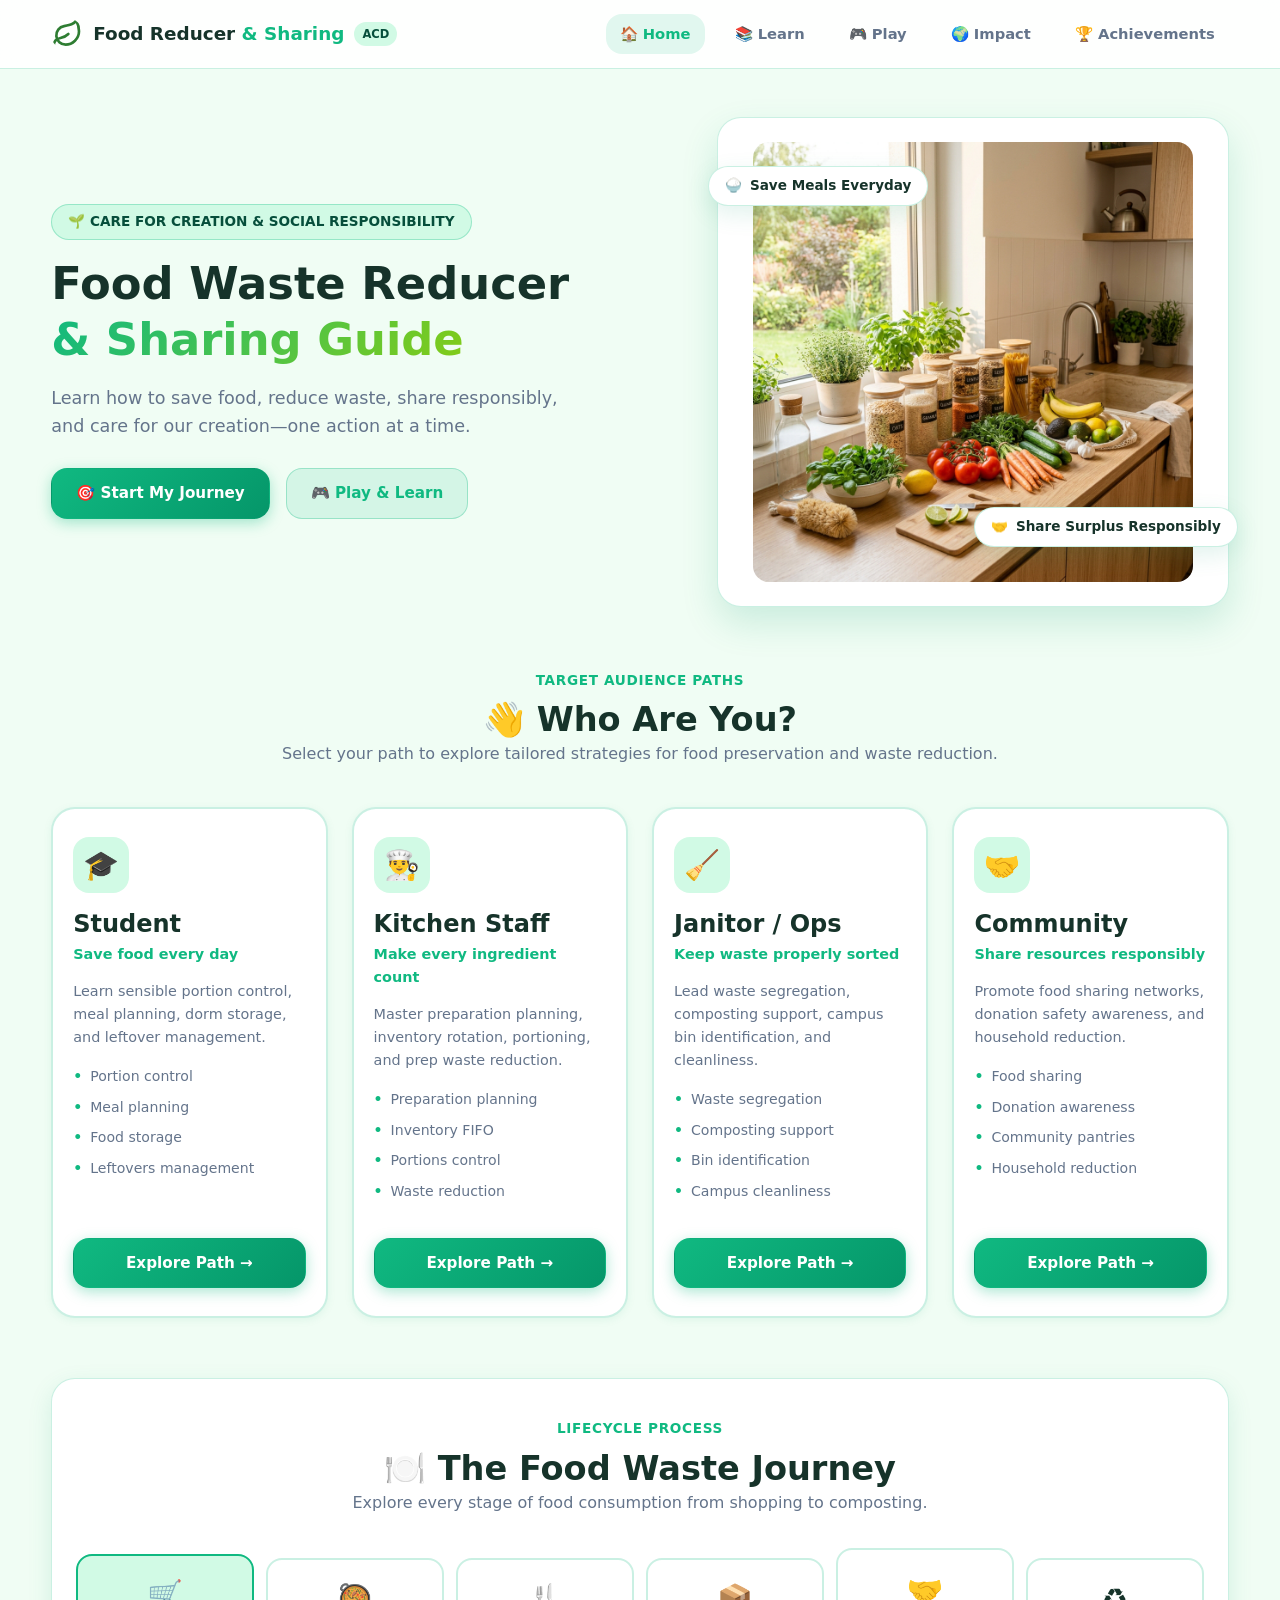
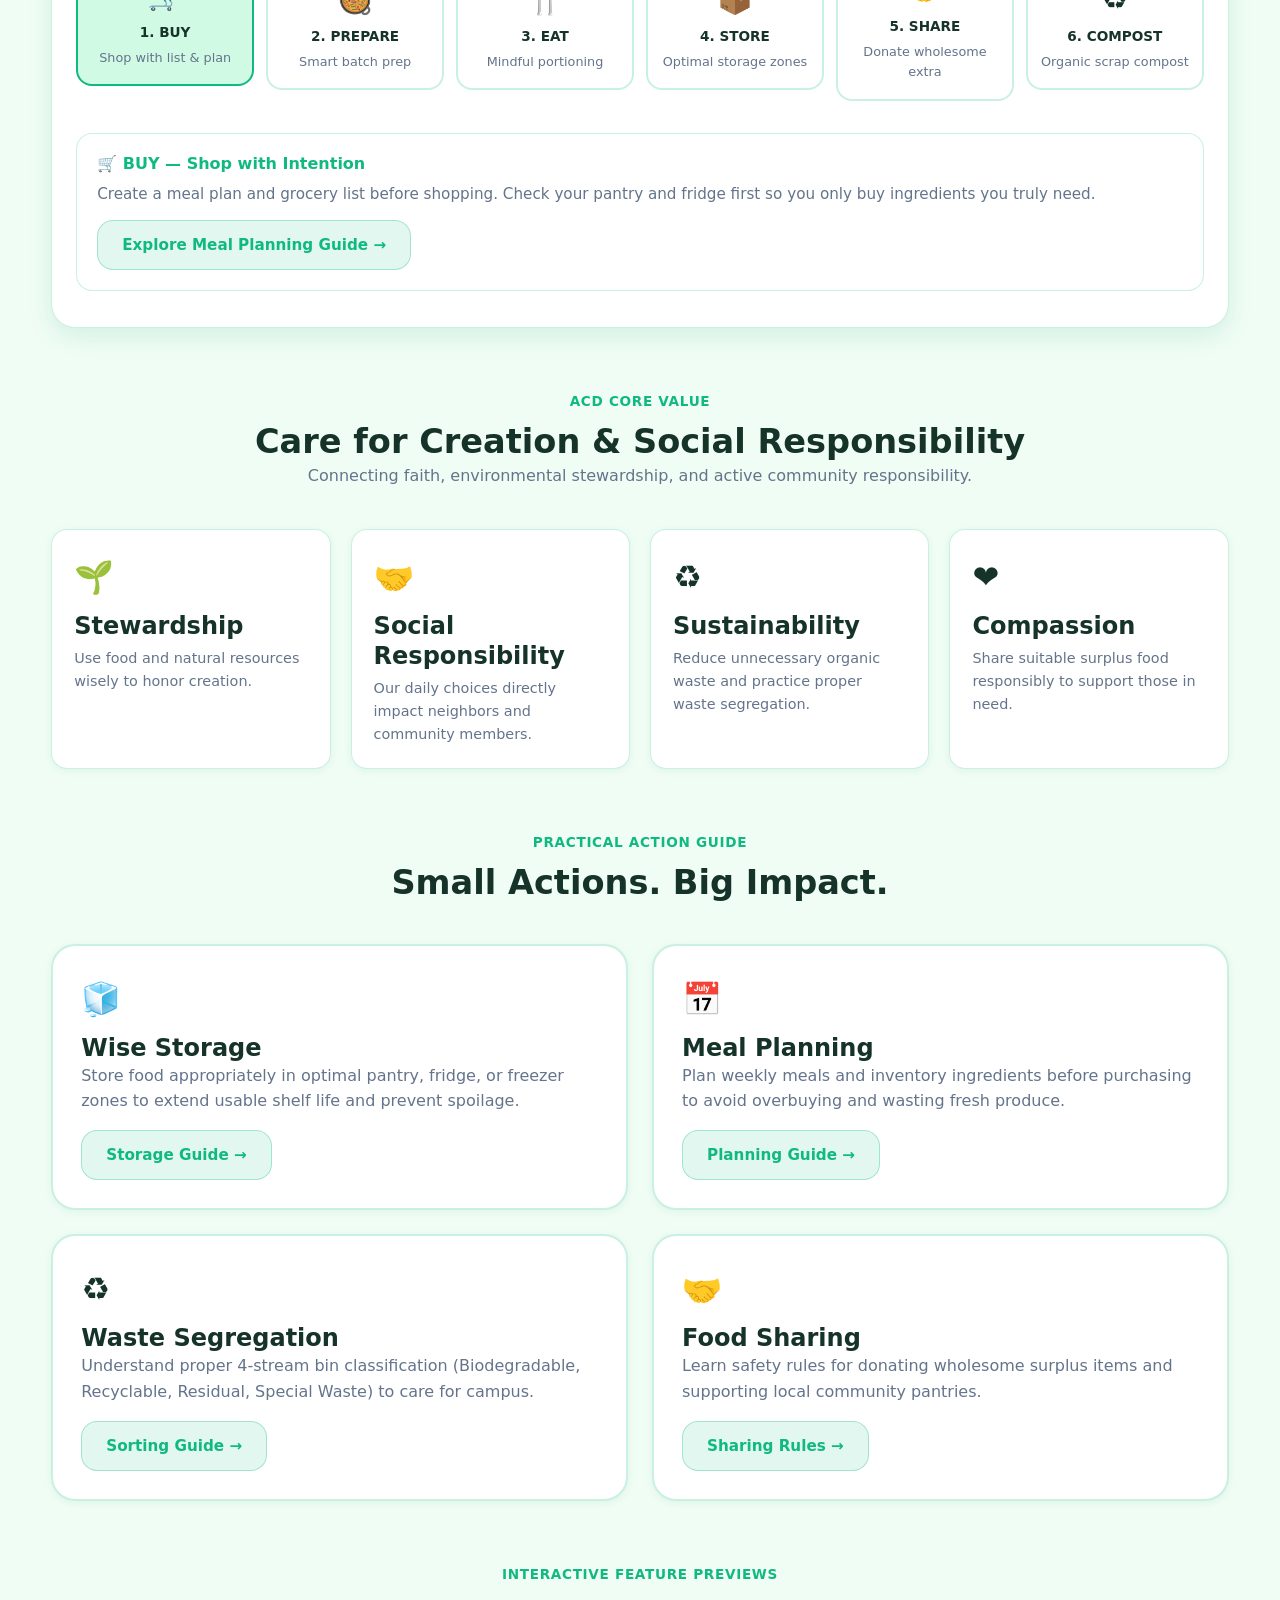
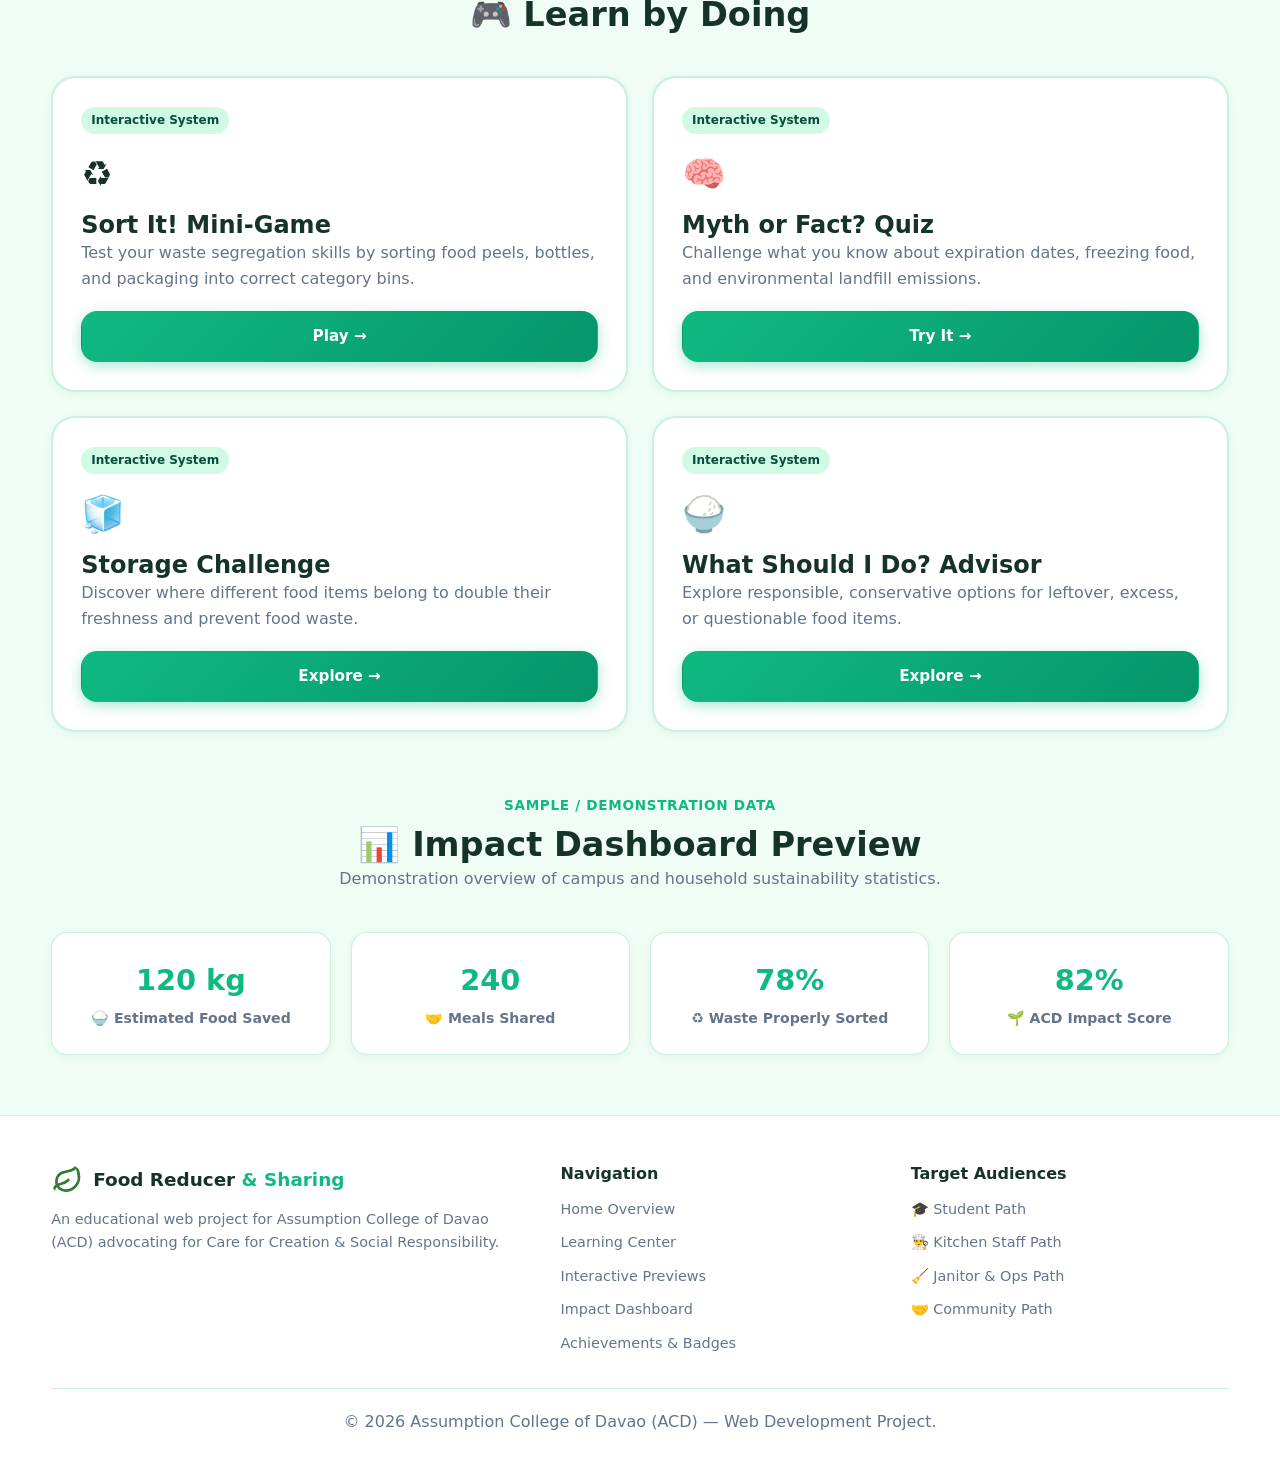
==== commit 147caea6: "Fix favicon 404 error and use transparent SVG logo icon without rectangular frame" ====
--- a/index.html
+++ b/index.html
@@ -6,6 +6,7 @@
   <meta name="viewport" content="width=device-width, initial-scale=1.0">
   <title>Food Waste Reducer &amp; Sharing Guide — ACD Sustainable Living</title>
   <meta name="description" content="Learn how to save food, reduce waste, share responsibly, and care for creation at Assumption College of Davao.">
+  <link rel="icon" type="image/svg+xml" href="images/logo.svg">
   <link rel="stylesheet" href="css/style.css">
   <link rel="stylesheet" href="css/styles.css">
 </head>
@@ -16,7 +17,7 @@
   <header class="site-header">
     <div class="container header-inner">
       <a href="index.html" class="logo-box">
-        <img src="images/acd.jfif" alt="ACD Logo" class="logo-img" width="34" height="34">
+        <img src="images/logo.svg" alt="ACD Eco Logo" class="logo-img" width="32" height="32">
         <span>Food Reducer <span class="logo-highlight">&amp; Sharing</span></span>
         <span class="logo-badge">ACD</span>
       </a>
@@ -387,7 +388,7 @@
       <div class="footer-grid">
         <div class="footer-brand">
           <a href="index.html" class="logo-box">
-            <img src="images/acd.jfif" alt="ACD Logo" class="logo-img" width="34" height="34">
+            <img src="images/logo.svg" alt="ACD Eco Logo" class="logo-img" width="32" height="32">
             <span>Food Reducer <span class="logo-highlight">&amp; Sharing</span></span>
           </a>
           <p>An educational web project for Assumption College of Davao (ACD) advocating for Care for Creation &amp; Social Responsibility.</p>
--- a/css/style.css
+++ b/css/style.css
@@ -159,11 +159,17 @@
 }
 
 .logo-img {
-  width: 34px;
-  height: 34px;
+  width: 32px;
+  height: 32px;
   object-fit: contain;
-  border-radius: 6px;
+  border-radius: 50%;
   display: inline-block;
+  background: transparent;
+  transition: transform 0.25s ease;
+}
+
+.logo-box:hover .logo-img {
+  transform: rotate(12deg) scale(1.1);
 }
 
 .logo-box .logo-highlight {
--- a/css/styles.css
+++ b/css/styles.css
@@ -159,11 +159,17 @@
 }
 
 .logo-img {
-  width: 34px;
-  height: 34px;
+  width: 32px;
+  height: 32px;
   object-fit: contain;
-  border-radius: 6px;
+  border-radius: 50%;
   display: inline-block;
+  background: transparent;
+  transition: transform 0.25s ease;
+}
+
+.logo-box:hover .logo-img {
+  transform: rotate(12deg) scale(1.1);
 }
 
 .logo-box .logo-highlight {
